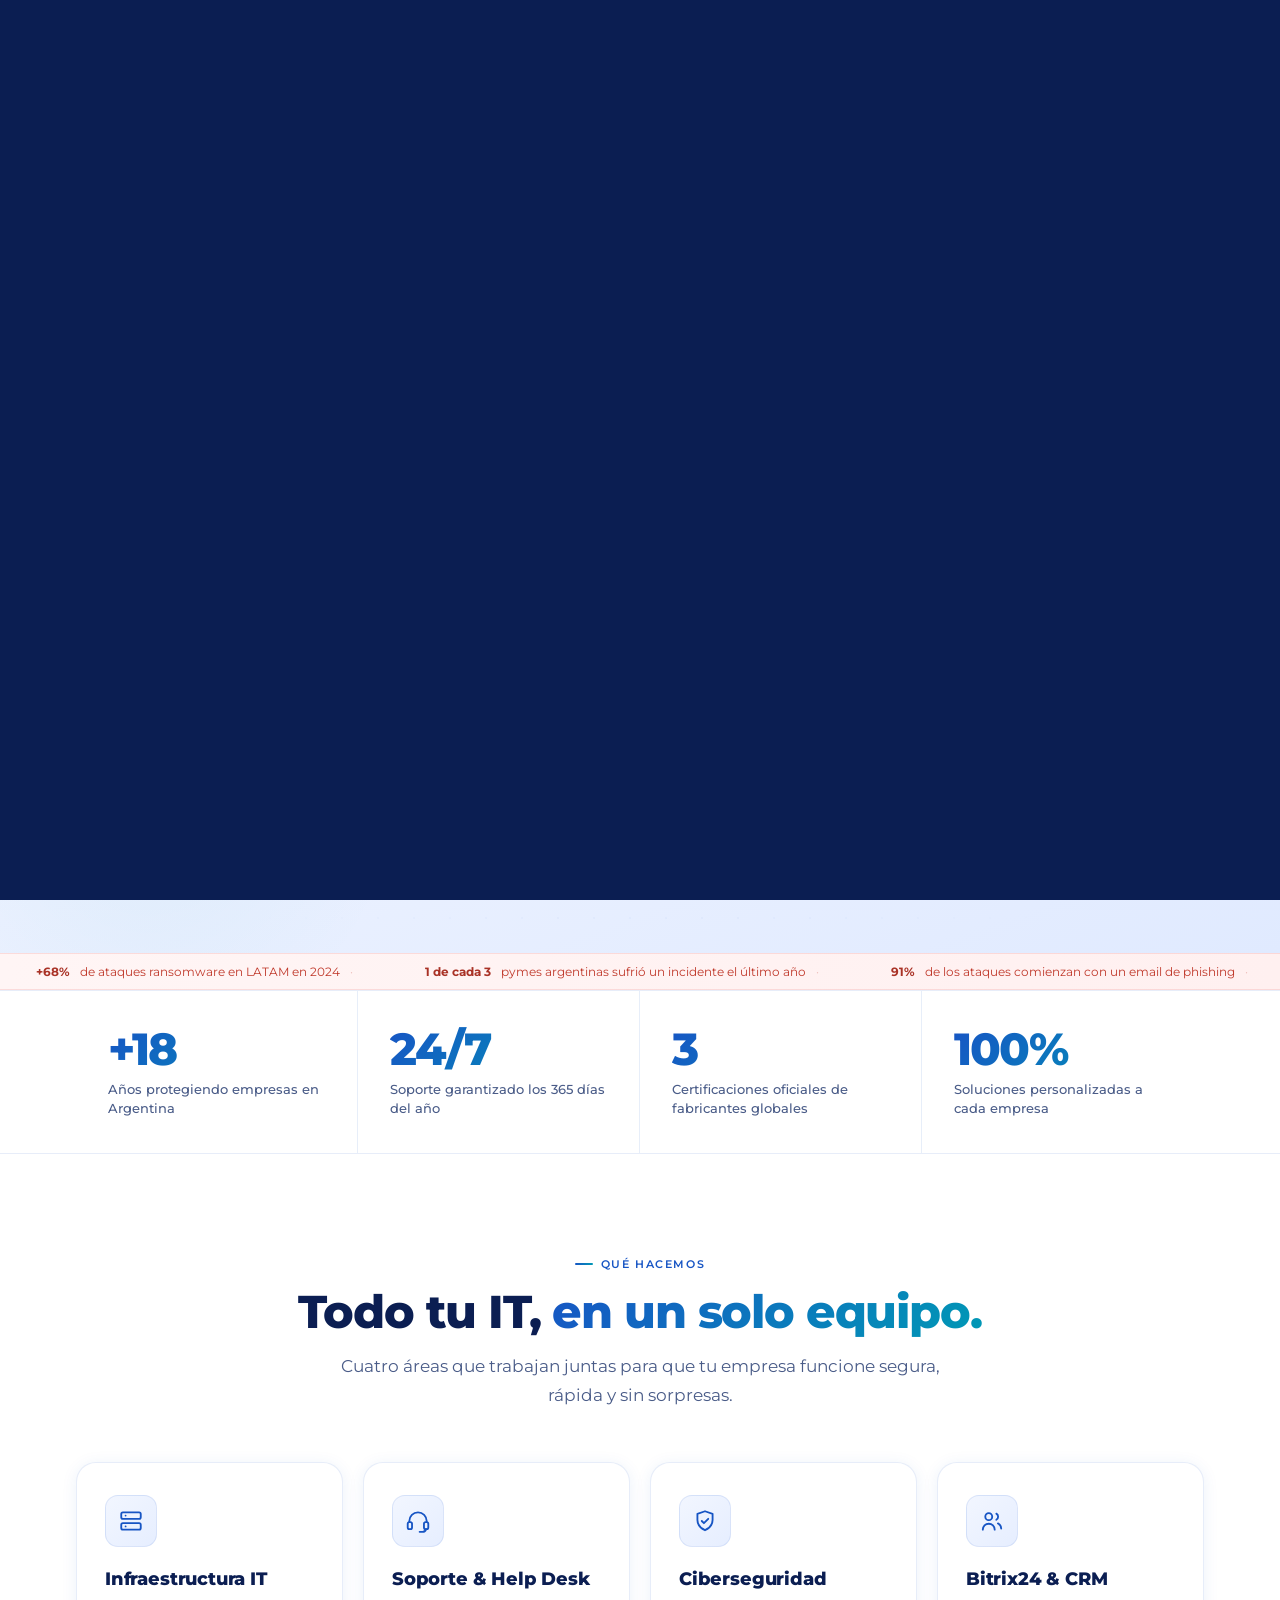
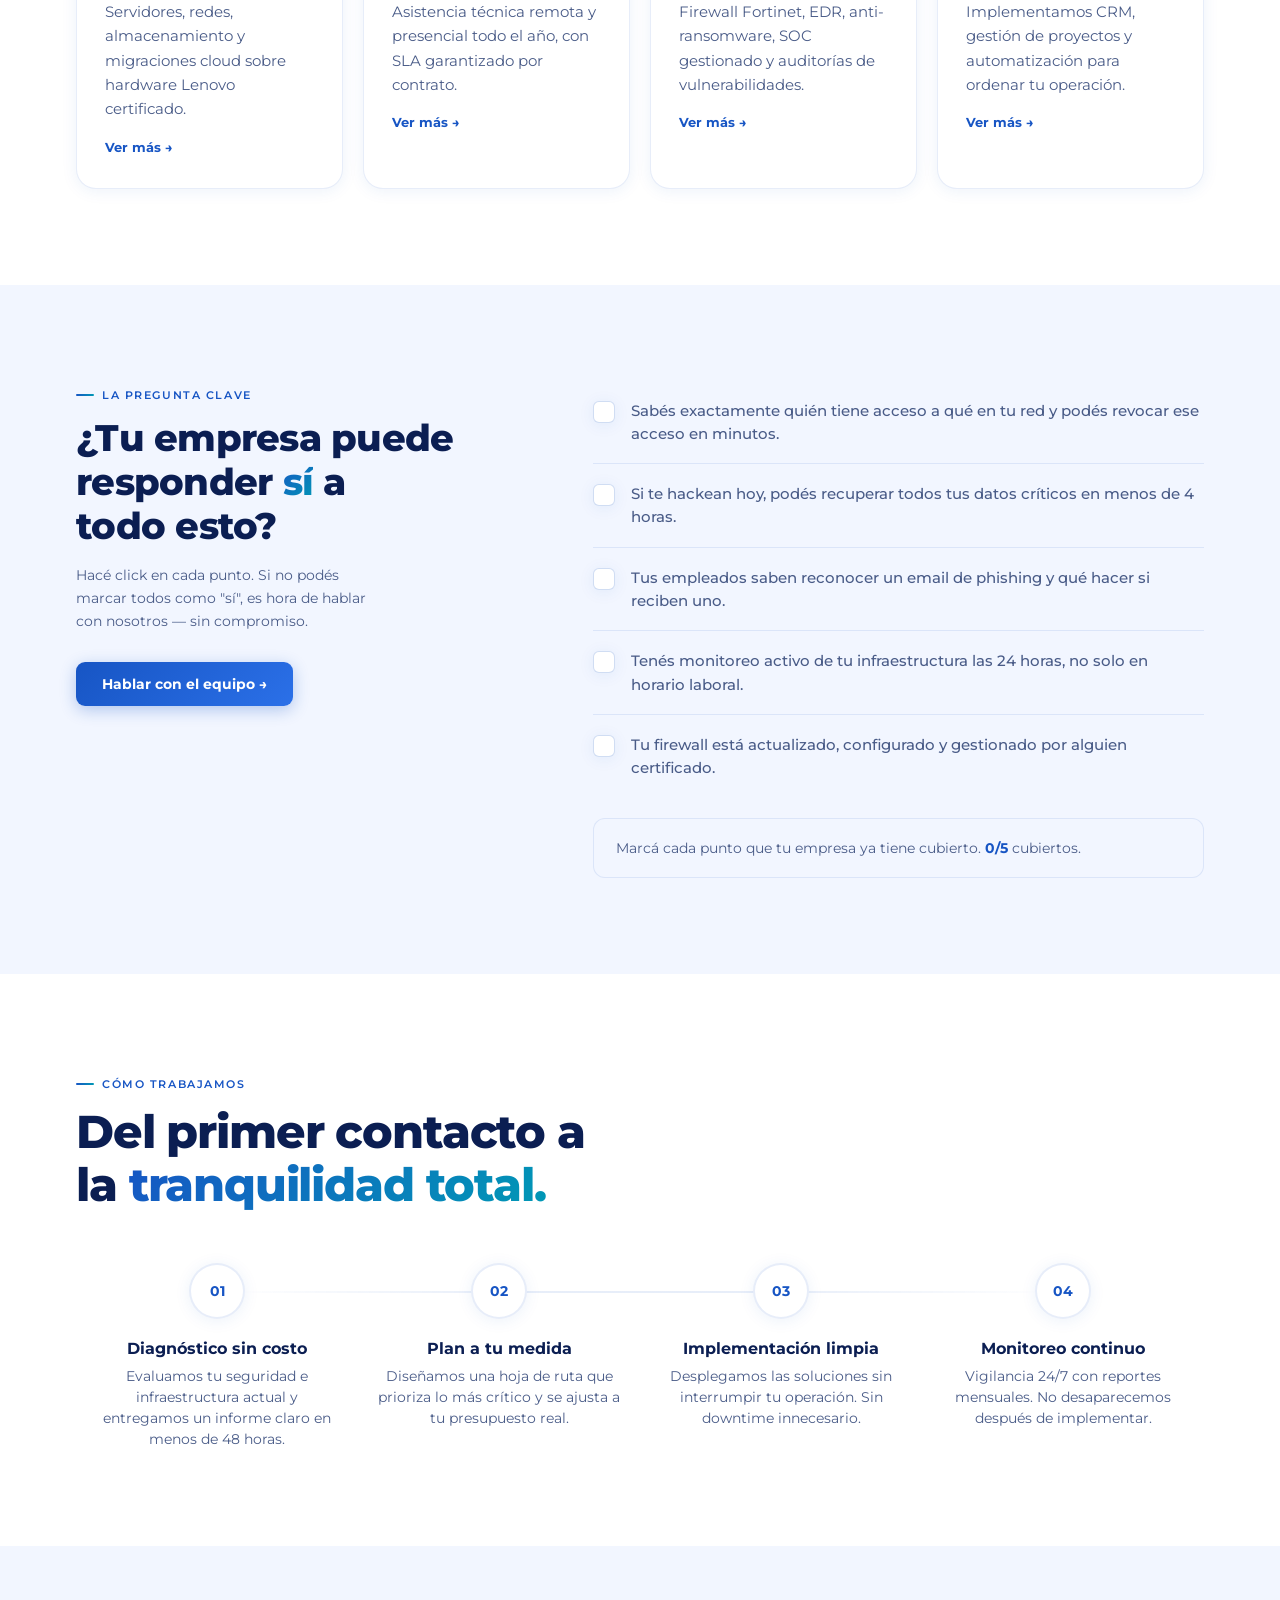
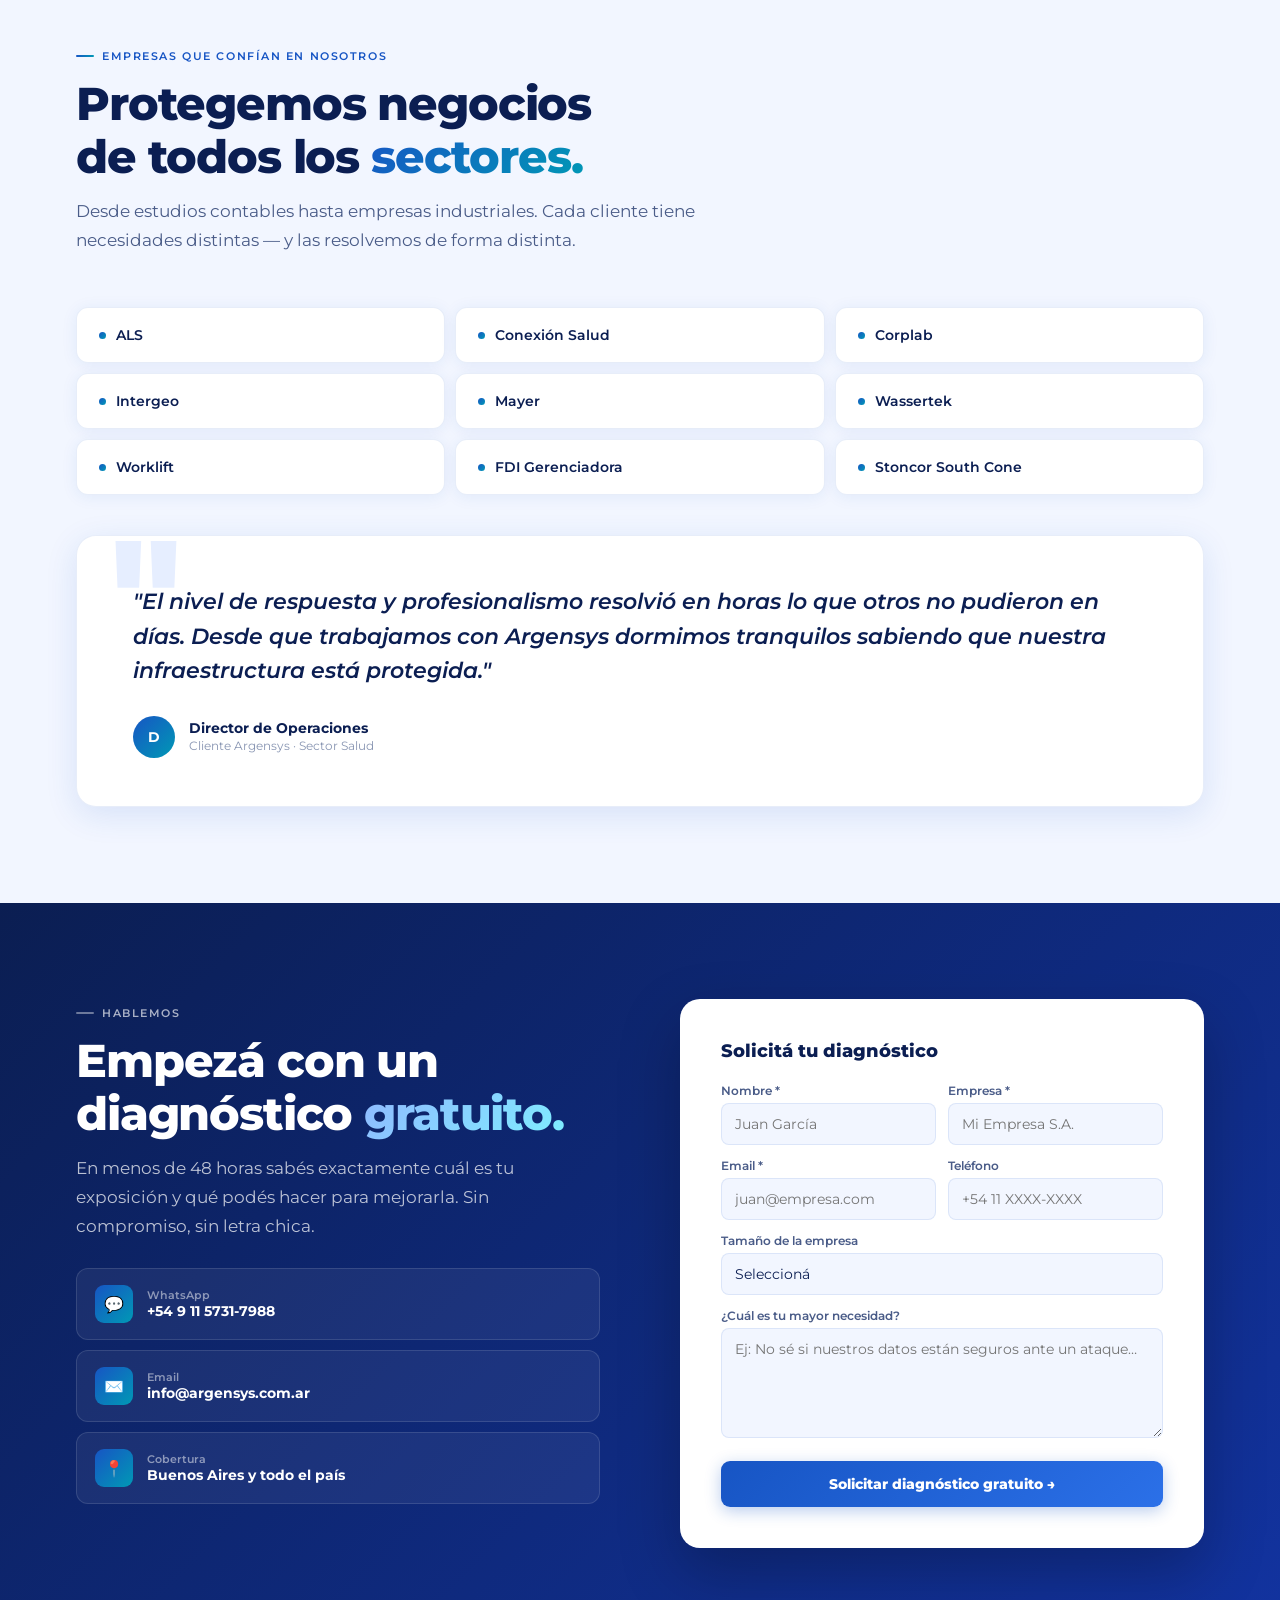
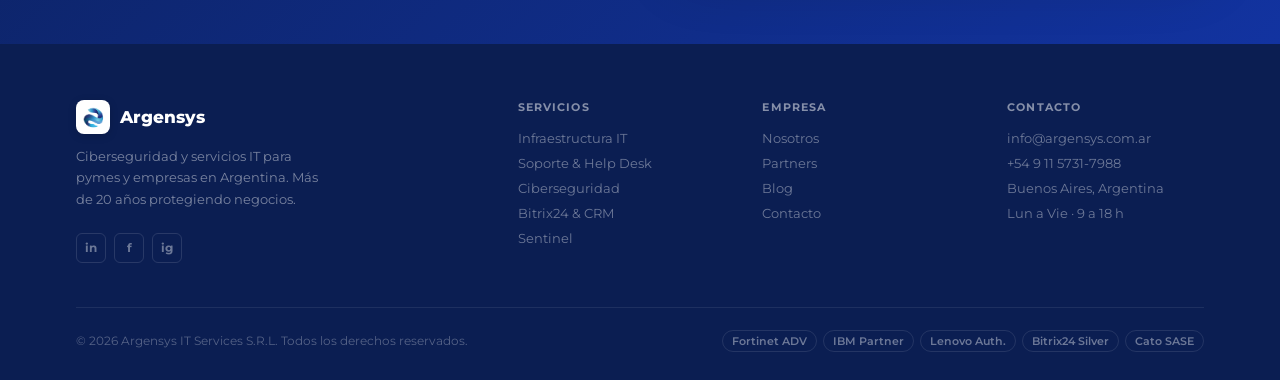
==== index.html @ 74fc598d "Replace generic service emojis with custom SVG line icons The four main service cards (Infraestructu" ====
<!DOCTYPE html>
<html lang="es">
<head>
  <meta charset="UTF-8"/>
  <meta name="viewport" content="width=device-width, initial-scale=1.0"/>
  <title>Argensys | Ciberseguridad e IT para Empresas y Pymes en Argentina</title>
  <meta name="description" content="Más de 20 años protegiendo empresas argentinas. Ciberseguridad Fortinet, infraestructura IT, soporte 24/7, Bitrix24 y SASE con Cato. Partner certificado Fortinet, IBM, Lenovo y Bitrix24."/>
  <meta name="keywords" content="ciberseguridad empresas Argentina, infraestructura IT, soporte IT pymes, Fortinet partner Argentina, Bitrix24, SASE Cato, seguridad informática Buenos Aires"/>
  <meta name="robots" content="index, follow"/>
  <link rel="canonical" href="https://www.argensys.com.ar/"/>
  <meta property="og:type" content="website"/>
  <meta property="og:url" content="https://www.argensys.com.ar/"/>
  <meta property="og:title" content="Argensys | Ciberseguridad e IT para Empresas y Pymes"/>
  <meta property="og:description" content="Tecnología empresarial con más de 20 años de experiencia. Partner certificado Fortinet, IBM, Lenovo y Bitrix24 en Argentina."/>
  <meta name="twitter:card" content="summary_large_image"/>
  <meta name="twitter:site" content="@argensysok"/>
  <script type="application/ld+json">{"@context":"https://schema.org","@type":"LocalBusiness","name":"Argensys IT Services S.R.L.","url":"https://www.argensys.com.ar","telephone":"+5491157317988","email":"info@argensys.com.ar","address":{"@type":"PostalAddress","addressLocality":"Buenos Aires","addressCountry":"AR"},"areaServed":"AR","foundingDate":"2006"}</script>
  <link rel="icon" href="logos/argensys.png"/>
  <link rel="preconnect" href="https://fonts.googleapis.com"/>
  <link rel="preconnect" href="https://fonts.gstatic.com" crossorigin/>
  <link href="https://fonts.googleapis.com/css2?family=Montserrat:ital,wght@0,300;0,400;0,500;0,600;0,700;0,800;0,900;1,300;1,400;1,700&display=swap" rel="stylesheet"/>
  <link rel="stylesheet" href="assets/styles.css"/>
  <script>window.ARG_BASE="";</script>
<style>
/* ── Home-only styles (hero, intro, ticker, checklist) ── */
.hero{min-height:100svh;display:flex;align-items:center;padding:130px 0 80px;position:relative;overflow:hidden;background:linear-gradient(160deg,#fff 0%,#EEF3FF 55%,#E0EAFF 100%)}
.hero-blob{position:absolute;inset:0;pointer-events:none;overflow:hidden}
.hero-blob::before{content:'';position:absolute;width:700px;height:700px;border-radius:50%;background:radial-gradient(circle,rgba(23,85,196,.07) 0%,transparent 70%);top:-200px;right:-150px}
.hero-blob::after{content:'';position:absolute;width:500px;height:500px;border-radius:50%;background:radial-gradient(circle,rgba(0,153,181,.06) 0%,transparent 70%);bottom:-100px;left:-100px}
.hero-dots{position:absolute;inset:0;pointer-events:none;background-image:radial-gradient(rgba(23,85,196,.12) 1.5px,transparent 1.5px);background-size:36px 36px;mask-image:radial-gradient(ellipse 70% 70% at 50% 50%,black 20%,transparent 80%)}
.hero-inner{position:relative;z-index:1;display:grid;grid-template-columns:1fr 1fr;gap:64px;align-items:center;width:100%}
.hero-kicker{display:inline-flex;align-items:center;gap:10px;font-size:.7rem;font-weight:600;letter-spacing:.14em;text-transform:uppercase;color:var(--blue);margin-bottom:24px;animation:slideUp .6s 2.25s both}
.hero-kicker-line{width:24px;height:2px;background:var(--blue);border-radius:1px;display:block}
.hero-h1{font-weight:800;font-size:clamp(2.4rem,4.4vw,4rem);line-height:1.1;letter-spacing:-.03em;color:var(--navy);margin-bottom:22px;animation:heroTitle 1.05s 2.4s both}
.hero-h1 em{font-style:normal;background:linear-gradient(135deg,var(--blue),var(--cyan));-webkit-background-clip:text;-webkit-text-fill-color:transparent;background-clip:text}
.hero-sub{font-size:1.06rem;color:var(--t2);line-height:1.7;max-width:480px;margin-bottom:36px;animation:slideUp .65s 2.58s both}
.hero-ctas{display:flex;gap:12px;flex-wrap:wrap;margin-bottom:44px;animation:slideUp .65s 2.72s both}
.hero-metrics{display:flex;gap:32px;flex-wrap:wrap;padding-top:24px;border-top:1px solid var(--border);animation:slideUp .65s 2.86s both}
.hero-m-n{font-weight:800;font-size:1.9rem;color:var(--navy);letter-spacing:-.03em;line-height:1}
.hero-m-l{font-size:.72rem;color:var(--t3);margin-top:4px;font-weight:500;text-transform:uppercase;letter-spacing:.04em}
.hero-partners{display:grid;grid-template-columns:1fr 1fr;gap:14px;animation:slideRight .85s 2.5s both}
.ticker{background:linear-gradient(90deg,#FFF5F5,#FFF0F0);border-top:1px solid rgba(220,38,38,.12);border-bottom:1px solid rgba(220,38,38,.12);padding:10px 0;overflow:hidden}
.ticker-track{display:flex;animation:tick 30s linear infinite;white-space:nowrap}
.ticker-item{display:inline-flex;align-items:center;gap:10px;padding:0 36px;font-size:.78rem;color:#C0392B}
.ticker-item b{color:#A93226;font-weight:700}
.ticker-sep{color:rgba(192,57,43,.3)}
@keyframes tick{from{transform:translateX(0)}to{transform:translateX(-50%)}}
.check-layout{display:grid;grid-template-columns:1fr 1.4fr;gap:80px;align-items:start}
.check-left{position:sticky;top:120px}
.check-eyebrow{font-weight:800;font-size:clamp(1.6rem,3vw,2.3rem);line-height:1.2;letter-spacing:-.02em;color:var(--navy);margin-bottom:16px}
.check-eyebrow em{font-style:normal;background:linear-gradient(135deg,var(--blue),var(--cyan));-webkit-background-clip:text;-webkit-text-fill-color:transparent;background-clip:text}
.check-note{font-size:.88rem;color:var(--t2);line-height:1.65;max-width:300px;margin-bottom:28px}
.check-list{display:flex;flex-direction:column}
.check-item{display:flex;align-items:flex-start;gap:16px;padding:18px 0;border-bottom:1px solid var(--border);cursor:pointer}
.check-item:last-child{border-bottom:none}
.check-box{width:22px;height:22px;border-radius:6px;border:1.5px solid var(--bord2);display:flex;align-items:center;justify-content:center;flex-shrink:0;margin-top:2px;font-size:.7rem;color:transparent;transition:all .25s;background:#fff;box-shadow:var(--sh)}
.check-item.chk .check-box{background:linear-gradient(135deg,var(--blue),var(--cyan));border-color:transparent;color:#fff;box-shadow:0 4px 12px rgba(23,85,196,.3)}
.check-text{font-size:.94rem;color:var(--t2);line-height:1.55;transition:color .25s;font-weight:500}
.check-item.chk .check-text{color:var(--t3);text-decoration:line-through;text-decoration-color:var(--t4)}
.check-result{margin-top:20px;padding:18px 22px;background:var(--bg2);border:1.5px solid var(--border);border-radius:var(--r);font-size:.88rem;color:var(--t2);line-height:1.6}
.check-result a{color:var(--blue);text-decoration:underline}
/* cinematic intro */
#intro{position:fixed;inset:0;z-index:3000;pointer-events:none}
.intro-c{position:fixed;top:0;height:100%;width:51%;background:var(--navy);z-index:3001;transition:transform 1.05s cubic-bezier(.86,0,.07,1)}
.intro-cl{left:0}.intro-cr{right:0}
.intro-cl.out{transform:translateX(-101%)}.intro-cr.out{transform:translateX(101%)}
.intro-mid{position:fixed;inset:0;z-index:3002;display:flex;flex-direction:column;align-items:center;justify-content:center;gap:16px;transition:opacity .45s ease}
.intro-mid.out{opacity:0}
.intro-logo-box{width:72px;height:72px;background:#fff;border-radius:16px;padding:7px;box-shadow:0 12px 40px rgba(0,0,0,.4);opacity:0;transform:scale(.5) translateY(10px);animation:iScale .7s .1s cubic-bezier(.34,1.56,.64,1) forwards}
.intro-logo-box img{width:100%;height:100%;object-fit:contain;display:block}
.intro-brand-name{font-size:clamp(1.9rem,4.5vw,3rem);font-weight:900;color:#fff;letter-spacing:.16em;line-height:1;opacity:0;transform:translateY(18px);animation:iUp .65s .72s ease forwards}
.intro-sep{width:0;height:1px;background:rgba(255,255,255,.28);animation:iLine .55s 1s ease forwards}
@keyframes iLine{to{width:130px}}
.intro-tagline{font-size:.65rem;color:rgba(255,255,255,.42);letter-spacing:.24em;text-transform:uppercase;opacity:0;animation:iFade .5s 1.15s ease forwards}
@keyframes iScale{to{opacity:1;transform:none}}@keyframes iUp{to{opacity:1;transform:none}}@keyframes iFade{to{opacity:1}}
@media(max-width:1024px){.hero-inner{grid-template-columns:1fr;gap:48px}.hero-partners{grid-template-columns:repeat(4,1fr)}.check-layout{grid-template-columns:1fr;gap:40px}.check-left{position:static}}
@media(max-width:768px){.hero{padding:120px 0 64px}.hero-partners{grid-template-columns:1fr 1fr}.check-layout{gap:24px}}
@media(max-width:480px){.hero-h1{font-size:2rem}.hero-ctas{flex-direction:column}.hero-ctas .btn{width:100%;justify-content:center}}
</style>
</head>
<body>

<div class="scroll-bar" id="scrollBar"></div>

<!-- Cinematic intro -->
<div id="intro">
  <div class="intro-c intro-cl"></div>
  <div class="intro-c intro-cr"></div>
  <div class="intro-mid" id="introMid">
    <div class="intro-logo-box"><img src="logos/argensys.png" alt="Argensys"></div>
    <div class="intro-brand-name">ARGENSYS</div>
    <div class="intro-sep"></div>
    <div class="intro-tagline">Tecnología que funciona · Buenos Aires</div>
  </div>
</div>

<!-- NAV -->
<nav class="nav" id="nav">
  <div class="w">
    <div class="nav-i">
      <a href="index.html" class="nav-logo">
        <img src="logos/argensys.png" class="lmark" width="36" height="36" alt="Argensys logo"/>
        Argensys
      </a>
      <ul class="nav-links">
        <li class="nav-drop">
          <a href="servicios/index.html">Servicios</a>
          <div class="nav-menu">
            <a href="infraestructura/index.html"><span class="nm-t">Infraestructura IT</span><span class="nm-d">Servidores, redes y cloud</span></a>
            <a href="soporte/index.html"><span class="nm-t">Soporte & Help Desk</span><span class="nm-d">Asistencia 24/7</span></a>
            <a href="ciberseguridad/index.html"><span class="nm-t">Ciberseguridad</span><span class="nm-d">Fortinet · SOC · EDR</span></a>
            <a href="bitrix24/index.html"><span class="nm-t">Bitrix24 & CRM</span><span class="nm-d">CRM y automatización</span></a>
          </div>
        </li>
        <li><a href="partners/index.html">Partners</a></li>
        <li><a href="sentinel/index.html">Sentinel</a></li>
        <li><a href="nosotros/index.html">Nosotros</a></li>
        <li><a href="blog/index.html">Blog</a></li>
        <li><a href="contacto/index.html">Contacto</a></li>
      </ul>
      <a href="https://wa.me/5491157317988?text=Hola%2C%20quiero%20consultar%20sobre%20sus%20servicios" class="nav-btn" target="_blank" rel="noopener noreferrer">Consultar</a>
      <button class="burger" id="burger" aria-label="Menú" aria-expanded="false"><span></span><span></span><span></span></button>
    </div>
  </div>
</nav>

<div class="drawer" id="drawer">
  <button class="drawer-x" id="drawerX" aria-label="Cerrar">✕</button>
  <a href="servicios/index.html">Servicios</a>
  <a href="infraestructura/index.html" class="dl-sub">— Infraestructura IT</a>
  <a href="soporte/index.html" class="dl-sub">— Soporte & Help Desk</a>
  <a href="ciberseguridad/index.html" class="dl-sub">— Ciberseguridad</a>
  <a href="bitrix24/index.html" class="dl-sub">— Bitrix24 & CRM</a>
  <a href="partners/index.html">Partners</a>
  <a href="sentinel/index.html">Sentinel</a>
  <a href="nosotros/index.html">Nosotros</a>
  <a href="blog/index.html">Blog</a>
  <a href="contacto/index.html">Contacto</a>
</div>

<main>

<!-- HERO -->
<section class="hero" id="inicio">
  <div class="hero-blob" aria-hidden="true"></div>
  <div class="hero-dots" aria-hidden="true"></div>
  <div class="w">
    <div class="hero-inner">
      <div>
        <div class="hero-kicker"><span class="hero-kicker-line"></span>Tecnología empresarial · Buenos Aires</div>
        <h1 class="hero-h1">Tus amenazas<br>son reales.<br>Tu protección<br><em>también debería serlo.</em></h1>
        <p class="hero-sub">Más de 20 años blindando pymes y empresas argentinas. No vendemos software — nos convertimos en el equipo de tecnología de tu negocio.</p>
        <div class="hero-ctas">
          <a href="contacto/index.html" class="btn solid">Diagnóstico gratuito →</a>
          <a href="servicios/index.html" class="btn outline">Ver soluciones</a>
        </div>
        <div class="hero-metrics">
          <div><div class="hero-m-n">+20</div><div class="hero-m-l">Años de experiencia</div></div>
          <div><div class="hero-m-n">24/7</div><div class="hero-m-l">Soporte garantizado</div></div>
          <div><div class="hero-m-n">100%</div><div class="hero-m-l">Soluciones a medida</div></div>
        </div>
      </div>
      <div class="hero-partners pgrid" aria-label="Partners certificados">
        <button class="pc pc-fortinet" data-partner="fortinet" aria-label="Ver soluciones Fortinet">
          <div class="pc-top"></div><div class="pc-logo"><img src="logos/fortinet.svg" alt="Fortinet"></div>
          <div class="pc-cert">Advanced Partner</div><div class="pc-badge">Partner certificado</div><div class="pc-arrow">Cómo te ayudamos →</div>
        </button>
        <button class="pc pc-ibm" data-partner="ibm" aria-label="Ver soluciones IBM">
          <div class="pc-top"></div><div class="pc-logo"><img src="logos/ibm.svg" alt="IBM"></div>
          <div class="pc-cert">Business Partner</div><div class="pc-badge">Partner certificado</div><div class="pc-arrow">Cómo te ayudamos →</div>
        </button>
        <button class="pc pc-lenovo" data-partner="lenovo" aria-label="Ver soluciones Lenovo">
          <div class="pc-top"></div><div class="pc-logo"><img src="logos/lenovo.svg" alt="Lenovo"></div>
          <div class="pc-cert">Authorized Partner</div><div class="pc-badge">Partner certificado</div><div class="pc-arrow">Cómo te ayudamos →</div>
        </button>
        <button class="pc pc-bitrix" data-partner="bitrix" aria-label="Ver soluciones Bitrix24">
          <div class="pc-top"></div><div class="pc-logo"><span class="pc-wordmark" style="color:#2C9FD4">Bitrix24</span></div>
          <div class="pc-cert">Silver Partner</div><div class="pc-badge">Partner certificado</div><div class="pc-arrow">Cómo te ayudamos →</div>
        </button>
        <button class="pc pc-cato pc--wide" data-partner="cato" aria-label="Ver soluciones Cato Networks">
          <div class="pc-top"></div><div class="pc-logo"><span class="pc-wordmark" style="color:#158864">Cato<small>Networks</small></span></div>
          <div class="pc-wide-mid"><div class="pc-cert">SASE Partner</div><div class="pc-badge">Partner certificado</div></div>
          <div class="pc-arrow">Cómo te ayudamos →</div>
        </button>
      </div>
    </div>
  </div>
</section>

<!-- TICKER -->
<div class="ticker">
  <div class="ticker-track">
    <span class="ticker-item"><b>+68%</b> de ataques ransomware en LATAM en 2024 <span class="ticker-sep">·</span></span>
    <span class="ticker-item"><b>1 de cada 3</b> pymes argentinas sufrió un incidente el último año <span class="ticker-sep">·</span></span>
    <span class="ticker-item"><b>91%</b> de los ataques comienzan con un email de phishing <span class="ticker-sep">·</span></span>
    <span class="ticker-item">Costo promedio de una brecha: <b>USD 4.5M</b> <span class="ticker-sep">·</span></span>
    <span class="ticker-item"><b>+68%</b> de ataques ransomware en LATAM en 2024 <span class="ticker-sep">·</span></span>
    <span class="ticker-item"><b>1 de cada 3</b> pymes argentinas sufrió un incidente el último año <span class="ticker-sep">·</span></span>
    <span class="ticker-item"><b>91%</b> de los ataques comienzan con un email de phishing <span class="ticker-sep">·</span></span>
    <span class="ticker-item">Costo promedio de una brecha: <b>USD 4.5M</b> <span class="ticker-sep">·</span></span>
  </div>
</div>

<!-- STATS -->
<div class="stat-band sec--white"><div class="w"><div class="sb-inner">
  <div class="sb-cell rv"><div class="sb-n" data-count="20" data-prefix="+">+20</div><div class="sb-l">Años protegiendo empresas en Argentina</div></div>
  <div class="sb-cell rv d1"><div class="sb-n">24/7</div><div class="sb-l">Soporte garantizado los 365 días del año</div></div>
  <div class="sb-cell rv d2"><div class="sb-n" data-count="4">4</div><div class="sb-l">Certificaciones oficiales de fabricantes globales</div></div>
  <div class="sb-cell rv d3"><div class="sb-n">100%</div><div class="sb-l">Soluciones personalizadas a cada empresa</div></div>
</div></div></div>

<!-- SERVICES PREVIEW -->
<section class="sec sec--white" id="servicios">
  <div class="w">
    <div class="sec-head center">
      <div class="lbl rv">Qué hacemos</div>
      <h2 class="dsp rv d1">Todo tu IT, <em>en un solo equipo.</em></h2>
      <p class="body rv d2">Cuatro áreas que trabajan juntas para que tu empresa funcione segura, rápida y sin sorpresas.</p>
    </div>
    <div class="fgrid cols-4">
      <a href="infraestructura/index.html" class="fcard rv"><div class="fcard-ico"><svg viewBox="0 0 24 24"><rect x="3" y="4" width="18" height="6" rx="1.5"/><rect x="3" y="14" width="18" height="6" rx="1.5"/><line x1="7" y1="7" x2="7" y2="7"/><line x1="7" y1="17" x2="7" y2="17"/></svg></div><h3>Infraestructura IT</h3><p>Servidores, redes, almacenamiento y migraciones cloud sobre hardware Lenovo certificado.</p><span class="fcard-link">Ver más →</span></a>
      <a href="soporte/index.html" class="fcard rv d1"><div class="fcard-ico"><svg viewBox="0 0 24 24"><path d="M4 13v-1a8 8 0 0 1 16 0v1"/><rect x="2.5" y="13" width="4" height="6.5" rx="1.5"/><rect x="17.5" y="13" width="4" height="6.5" rx="1.5"/><path d="M19.5 19.5a3.5 3.5 0 0 1-3.5 2.5H13.5"/></svg></div><h3>Soporte & Help Desk</h3><p>Asistencia técnica remota y presencial todo el año, con SLA garantizado por contrato.</p><span class="fcard-link">Ver más →</span></a>
      <a href="ciberseguridad/index.html" class="fcard rv d2"><div class="fcard-ico"><svg viewBox="0 0 24 24"><path d="M12 3l7 2.5v5.5c0 4.3-3 7.7-7 9.5-4-1.8-7-5.2-7-9.5V5.5L12 3z"/><path d="M9 12l2 2 4-4"/></svg></div><h3>Ciberseguridad</h3><p>Firewall Fortinet, EDR, anti-ransomware, SOC gestionado y auditorías de vulnerabilidades.</p><span class="fcard-link">Ver más →</span></a>
      <a href="bitrix24/index.html" class="fcard rv d3"><div class="fcard-ico"><svg viewBox="0 0 24 24"><circle cx="9" cy="8" r="3.2"/><path d="M3.5 20a5.5 5.5 0 0 1 11 0"/><path d="M16 5.2a3.2 3.2 0 0 1 0 5.6"/><path d="M17.5 14.2A5.5 5.5 0 0 1 20.5 19"/></svg></div><h3>Bitrix24 & CRM</h3><p>Implementamos CRM, gestión de proyectos y automatización para ordenar tu operación.</p><span class="fcard-link">Ver más →</span></a>
    </div>
  </div>
</section>

<!-- CHECKLIST -->
<section class="sec sec--tint" aria-labelledby="check-title">
  <div class="w">
    <div class="check-layout">
      <div class="check-left rv-l">
        <div class="lbl">La pregunta clave</div>
        <h2 class="check-eyebrow" id="check-title">¿Tu empresa puede<br>responder <em>sí</em> a<br>todo esto?</h2>
        <p class="check-note">Hacé click en cada punto. Si no podés marcar todos como "sí", es hora de hablar con nosotros — sin compromiso.</p>
        <a href="contacto/index.html" class="btn solid" style="width:fit-content">Hablar con el equipo →</a>
      </div>
      <div class="rv-r d1">
        <ul class="check-list" id="checkList">
          <li class="check-item" tabindex="0" role="checkbox" aria-checked="false"><div class="check-box">✓</div><span class="check-text">Sabés exactamente quién tiene acceso a qué en tu red y podés revocar ese acceso en minutos.</span></li>
          <li class="check-item" tabindex="0" role="checkbox" aria-checked="false"><div class="check-box">✓</div><span class="check-text">Si te hackean hoy, podés recuperar todos tus datos críticos en menos de 4 horas.</span></li>
          <li class="check-item" tabindex="0" role="checkbox" aria-checked="false"><div class="check-box">✓</div><span class="check-text">Tus empleados saben reconocer un email de phishing y qué hacer si reciben uno.</span></li>
          <li class="check-item" tabindex="0" role="checkbox" aria-checked="false"><div class="check-box">✓</div><span class="check-text">Tenés monitoreo activo de tu infraestructura las 24 horas, no solo en horario laboral.</span></li>
          <li class="check-item" tabindex="0" role="checkbox" aria-checked="false"><div class="check-box">✓</div><span class="check-text">Tu firewall está actualizado, configurado y gestionado por alguien certificado.</span></li>
        </ul>
        <div class="check-result" id="checkResult">Marcá cada punto que tu empresa ya tiene cubierto. <strong id="checkScore" style="color:var(--blue)">0/5</strong> cubiertos.</div>
      </div>
    </div>
  </div>
</section>

<!-- PROCESS -->
<section class="sec sec--white" id="proceso">
  <div class="w">
    <div class="sec-head"><div class="lbl rv">Cómo trabajamos</div><h2 class="dsp rv d1" style="max-width:540px">Del primer contacto a la <em>tranquilidad total.</em></h2></div>
    <div class="steps rv-s d2">
      <div class="step"><div class="step-num">01</div><div class="step-t">Diagnóstico sin costo</div><p class="step-d">Evaluamos tu seguridad e infraestructura actual y entregamos un informe claro en menos de 48 horas.</p></div>
      <div class="step"><div class="step-num">02</div><div class="step-t">Plan a tu medida</div><p class="step-d">Diseñamos una hoja de ruta que prioriza lo más crítico y se ajusta a tu presupuesto real.</p></div>
      <div class="step"><div class="step-num">03</div><div class="step-t">Implementación limpia</div><p class="step-d">Desplegamos las soluciones sin interrumpir tu operación. Sin downtime innecesario.</p></div>
      <div class="step"><div class="step-num">04</div><div class="step-t">Monitoreo continuo</div><p class="step-d">Vigilancia 24/7 con reportes mensuales. No desaparecemos después de implementar.</p></div>
    </div>
  </div>
</section>

<!-- CLIENTS -->
<section class="sec sec--tint" id="clientes">
  <div class="w">
    <div class="sec-head"><div class="lbl rv">Empresas que confían en nosotros</div><h2 class="dsp rv d1">Protegemos negocios<br>de todos los <em>sectores.</em></h2><p class="body rv d2">Desde estudios contables hasta empresas industriales. Cada cliente tiene necesidades distintas — y las resolvemos de forma distinta.</p></div>
    <div class="clients-grid rv-s d2">
      <div class="cl">ALS</div><div class="cl">Conexión Salud</div><div class="cl">Corplab</div>
      <div class="cl">Intergeo</div><div class="cl">Mayer</div><div class="cl">Wassertek</div>
      <div class="cl">Worklift</div><div class="cl">FDI Gerenciadora</div><div class="cl">Stoncor South Cone</div>
    </div>
    <div class="testi rv-s d3" style="margin-top:40px">
      <blockquote>
        <p class="testi-q">"El nivel de respuesta y profesionalismo resolvió en horas lo que otros no pudieron en días. Desde que trabajamos con Argensys dormimos tranquilos sabiendo que nuestra infraestructura está protegida."</p>
        <div class="testi-author"><div class="testi-av" aria-hidden="true">D</div><div><div class="testi-name">Director de Operaciones</div><div class="testi-role">Cliente Argensys · Sector Salud</div></div></div>
      </blockquote>
    </div>
  </div>
</section>

<!-- CTA -->
<section class="sec sec--blue" id="contacto">
  <div class="w">
    <div class="cta-layout">
      <div>
        <div class="lbl inv rv">Hablemos</div>
        <h2 class="dsp inv rv d1">Empezá con un<br>diagnóstico <em>gratuito.</em></h2>
        <p class="body inv rv d2">En menos de 48 horas sabés exactamente cuál es tu exposición y qué podés hacer para mejorarla. Sin compromiso, sin letra chica.</p>
        <div class="ct-list rv d3" style="margin-top:28px">
          <a href="https://wa.me/5491157317988?text=Hola%2C%20quiero%20info" class="ct inv" target="_blank" rel="noopener noreferrer"><div class="ct-ico">💬</div><div><div class="ct-l">WhatsApp</div><div class="ct-v">+54 9 11 5731-7988</div></div></a>
          <a href="mailto:info@argensys.com.ar" class="ct inv"><div class="ct-ico">✉️</div><div><div class="ct-l">Email</div><div class="ct-v">info@argensys.com.ar</div></div></a>
          <div class="ct inv"><div class="ct-ico">📍</div><div><div class="ct-l">Cobertura</div><div class="ct-v">Buenos Aires y todo el país</div></div></div>
        </div>
      </div>
      <div class="form-card on-dark rv-r d2">
        <h3 class="form-title">Solicitá tu diagnóstico</h3>
        <form data-lead>
          <div class="fr">
            <div class="fg"><label for="nombre">Nombre *</label><input type="text" id="nombre" name="nombre" placeholder="Juan García" required autocomplete="given-name"/></div>
            <div class="fg"><label for="empresa">Empresa *</label><input type="text" id="empresa" name="empresa" placeholder="Mi Empresa S.A." required autocomplete="organization"/></div>
          </div>
          <div class="fr">
            <div class="fg"><label for="email">Email *</label><input type="email" id="email" name="email" placeholder="juan@empresa.com" required autocomplete="email"/></div>
            <div class="fg"><label for="tel">Teléfono</label><input type="tel" id="tel" name="tel" placeholder="+54 11 XXXX-XXXX"/></div>
          </div>
          <div class="fg"><label for="size">Tamaño de la empresa</label><select id="size" name="size"><option value="">Seleccioná</option><option>1–10 empleados</option><option>11–50 empleados</option><option>51–200 empleados</option><option>Más de 200 empleados</option></select></div>
          <div class="fg"><label for="msg">¿Cuál es tu mayor necesidad?</label><textarea id="msg" name="msg" placeholder="Ej: No sé si nuestros datos están seguros ante un ataque…"></textarea></div>
          <button type="submit" class="fsub">Solicitar diagnóstico gratuito →</button>
        </form>
      </div>
    </div>
  </div>
</section>

</main>

<!-- FOOTER -->
<footer class="foot">
  <div class="w">
    <div class="foot-g">
      <div>
        <div class="foot-logo"><img src="logos/argensys.png" class="lmark lmark-dark" width="34" height="34" alt="Argensys"><span class="foot-logo-name">Argensys</span></div>
        <p class="foot-tag">Ciberseguridad y servicios IT para pymes y empresas en Argentina. Más de 20 años protegiendo negocios.</p>
        <nav class="fsoc" aria-label="Redes sociales">
          <a href="https://www.linkedin.com/company/argensys" class="fsoc-l" aria-label="LinkedIn" target="_blank" rel="noopener noreferrer">in</a>
          <a href="https://www.facebook.com/argensys" class="fsoc-l" aria-label="Facebook" target="_blank" rel="noopener noreferrer">f</a>
          <a href="https://www.instagram.com/argensys" class="fsoc-l" aria-label="Instagram" target="_blank" rel="noopener noreferrer">ig</a>
        </nav>
      </div>
      <div><h4 class="fc-t">Servicios</h4><nav class="flinks"><a href="infraestructura/index.html">Infraestructura IT</a><a href="soporte/index.html">Soporte & Help Desk</a><a href="ciberseguridad/index.html">Ciberseguridad</a><a href="bitrix24/index.html">Bitrix24 & CRM</a><a href="sentinel/index.html">Sentinel</a></nav></div>
      <div><h4 class="fc-t">Empresa</h4><nav class="flinks"><a href="nosotros/index.html">Nosotros</a><a href="partners/index.html">Partners</a><a href="blog/index.html">Blog</a><a href="contacto/index.html">Contacto</a></nav></div>
      <div><h4 class="fc-t">Contacto</h4><nav class="flinks"><a href="mailto:info@argensys.com.ar">info@argensys.com.ar</a><a href="https://wa.me/5491157317988">+54 9 11 5731-7988</a><span>Buenos Aires, Argentina</span><span>Lun a Vie · 9 a 18 h</span></nav></div>
    </div>
    <div class="foot-bot">
      <p class="foot-copy">© 2026 Argensys IT Services S.R.L. Todos los derechos reservados.</p>
      <div class="foot-certs"><span class="cert">Fortinet ADV</span><span class="cert">IBM Partner</span><span class="cert">Lenovo Auth.</span><span class="cert">Bitrix24 Silver</span><span class="cert">Cato SASE</span></div>
    </div>
  </div>
</footer>

<a href="https://wa.me/5491157317988?text=Hola%2C%20quiero%20info%20sobre%20sus%20servicios" class="wa" aria-label="WhatsApp" target="_blank" rel="noopener noreferrer">
  <svg viewBox="0 0 24 24"><path d="M17.472 14.382c-.297-.149-1.758-.867-2.03-.967-.273-.099-.471-.148-.67.15-.197.297-.767.966-.94 1.164-.173.199-.347.223-.644.075-.297-.15-1.255-.463-2.39-1.475-.883-.788-1.48-1.761-1.653-2.059-.173-.297-.018-.458.13-.606.134-.133.298-.347.446-.52.149-.174.198-.298.298-.497.099-.198.05-.371-.025-.52-.075-.149-.669-1.612-.916-2.207-.242-.579-.487-.5-.669-.51-.173-.008-.371-.01-.57-.01-.198 0-.52.074-.792.372-.272.297-1.04 1.016-1.04 2.479 0 1.462 1.065 2.875 1.213 3.074.149.198 2.096 3.2 5.077 4.487.709.306 1.262.489 1.694.625.712.227 1.36.195 1.871.118.571-.085 1.758-.719 2.006-1.413.248-.694.248-1.289.173-1.413-.074-.124-.272-.198-.57-.347m-5.421 7.403h-.004a9.87 9.87 0 01-5.031-1.378l-.361-.214-3.741.982.998-3.648-.235-.374a9.86 9.86 0 01-1.51-5.26c.001-5.45 4.436-9.884 9.888-9.884 2.64 0 5.122 1.03 6.988 2.898a9.825 9.825 0 012.893 6.994c-.003 5.45-4.437 9.884-9.885 9.884m8.413-18.297A11.815 11.815 0 0012.05 0C5.495 0 .16 5.335.157 11.892c0 2.096.547 4.142 1.588 5.945L.057 24l6.305-1.654a11.882 11.882 0 005.683 1.448h.005c6.554 0 11.89-5.335 11.893-11.893a11.821 11.821 0 00-3.48-8.413z"/></svg>
</a>

<!-- PARTNER MODAL -->
<div class="pm-overlay" id="pmOverlay" role="dialog" aria-modal="true" aria-labelledby="pmTitle">
  <div class="pm-card" id="pmCard">
    <button class="pm-close" id="pmClose" aria-label="Cerrar">✕</button>
    <div class="pm-top-bar" id="pmBar"></div>
    <div class="pm-head"><div class="pm-ico" id="pmIco"></div><div><div class="pm-brand-name" id="pmTitle"></div><div class="pm-brand-cert" id="pmCert"></div></div></div>
    <div class="pm-body" id="pmBody"></div>
  </div>
</div>

<script src="assets/app.js"></script>
</body>
</html>
---- assets/styles.css ----
/* ============================================================
   ARGENSYS — Shared design system
   Used by every page. Single source of truth.
   ============================================================ */

/* ── TOKENS ─────────────────────────────── */
:root{
  --white:#FFFFFF; --bg:#FFFFFF; --bg2:#F2F6FF; --bg3:#E6EEFF;
  --navy:#0B1E52; --blue:#1755C4; --blue2:#2B70E8; --cyan:#0099B5; --cyan2:#00B4D0;
  --text:#0B1E52; --t2:#4A5C88; --t3:#8895B2; --t4:#B8C2D8;
  --border:rgba(23,85,196,.1); --bord2:rgba(23,85,196,.2); --bord3:rgba(23,85,196,.35);
  --sh:0 2px 16px rgba(23,85,196,.08);
  --sh2:0 8px 32px rgba(23,85,196,.12);
  --sh3:0 16px 48px rgba(23,85,196,.16);
  --ease:cubic-bezier(.4,0,.2,1);
  --r:12px; --rlg:20px;
  /* brand accents */
  --c-fortinet:#E8442A; --c-ibm:#1755C4; --c-lenovo:#E65C00;
  --c-bitrix:#0099B5; --c-cato:#158864;
}
*,*::before,*::after{margin:0;padding:0;box-sizing:border-box}
html{scroll-behavior:smooth;font-size:16px}
body{
  font-family:'Montserrat',sans-serif;
  background:var(--bg);color:var(--text);
  overflow-x:hidden;-webkit-font-smoothing:antialiased;
}
a{text-decoration:none;color:inherit}
ul{list-style:none}
img{max-width:100%}
::-webkit-scrollbar{width:5px}
::-webkit-scrollbar-track{background:var(--bg2)}
::-webkit-scrollbar-thumb{background:var(--blue);border-radius:3px;opacity:.5}

/* ── LAYOUT ─────────────────────────────── */
.w{max-width:1200px;margin:0 auto;padding:0 36px}
.w-narrow{max-width:900px;margin:0 auto;padding:0 36px}
.lmark{flex-shrink:0;display:block;object-fit:contain}
.lmark-dark{background:#fff;border-radius:8px;padding:3px;box-shadow:0 2px 8px rgba(0,0,0,.15)}

/* ── NAV ────────────────────────────────── */
.nav{
  position:fixed;top:0;left:0;right:0;z-index:900;
  padding:18px 0;background:rgba(255,255,255,0);
  border-bottom:1px solid transparent;transition:all .3s var(--ease);
}
.nav.on{
  background:rgba(255,255,255,.96);backdrop-filter:blur(16px);
  padding:11px 0;border-color:var(--border);box-shadow:var(--sh);
}
/* solid nav for inner pages (no full-bleed hero behind it) */
.nav.solid{background:rgba(255,255,255,.96);backdrop-filter:blur(16px);border-color:var(--border)}
.nav-i{display:flex;align-items:center;justify-content:space-between;gap:24px}
.nav-logo{display:flex;align-items:center;gap:10px;font-weight:800;font-size:1.1rem;color:var(--navy);letter-spacing:-.01em}
.nav-links{display:flex;align-items:center;gap:26px}
.nav-links>li{position:relative}
.nav-links a{font-size:.85rem;font-weight:600;color:var(--t2);transition:color .2s;display:inline-flex;align-items:center;gap:5px}
.nav-links a:hover,.nav-links a.active{color:var(--navy)}
.nav-links a.active{color:var(--blue)}
/* dropdown */
.nav-drop>a::after{content:'▾';font-size:.6rem;color:var(--t3);transition:transform .2s}
.nav-drop:hover>a::after{transform:rotate(180deg)}
.nav-menu{
  position:absolute;top:100%;left:50%;transform:translateX(-50%) translateY(8px);
  background:#fff;border:1px solid var(--border);border-radius:var(--r);
  box-shadow:var(--sh2);padding:8px;min-width:240px;
  opacity:0;visibility:hidden;transition:all .25s var(--ease);
}
.nav-drop:hover .nav-menu{opacity:1;visibility:visible;transform:translateX(-50%) translateY(10px)}
.nav-menu a{
  display:flex;flex-direction:column;gap:2px;align-items:flex-start;
  padding:10px 14px;border-radius:8px;transition:background .2s;
}
.nav-menu a:hover{background:var(--bg2)}
.nav-menu .nm-t{font-size:.85rem;font-weight:700;color:var(--navy)}
.nav-menu .nm-d{font-size:.72rem;color:var(--t3);font-weight:500}
.nav-btn{
  font-size:.82rem;font-weight:700;
  background:linear-gradient(135deg,var(--blue),var(--cyan));
  color:#fff;padding:9px 20px;border-radius:8px;white-space:nowrap;
  transition:opacity .2s,transform .2s,box-shadow .2s;box-shadow:0 4px 14px rgba(23,85,196,.25);
}
.nav-btn:hover{opacity:.9;transform:translateY(-1px);box-shadow:0 6px 20px rgba(23,85,196,.35)}
.burger{display:none;flex-direction:column;gap:5px;background:none;border:none;cursor:pointer;padding:4px}
.burger span{display:block;width:22px;height:2px;background:var(--navy);border-radius:2px;transition:.3s}

/* ── DRAWER (mobile) ────────────────────── */
.drawer{
  display:none;position:fixed;inset:0;z-index:895;
  background:rgba(255,255,255,.98);backdrop-filter:blur(12px);
  flex-direction:column;align-items:center;justify-content:center;gap:18px;overflow-y:auto;padding:80px 20px;
}
.drawer.open{display:flex}
.drawer a{font-size:1.4rem;font-weight:700;color:var(--t2);transition:color .2s}
.drawer a:hover,.drawer a.active{color:var(--blue)}
.drawer .dl-sub{font-size:1rem;font-weight:600;color:var(--t3)}
.drawer-x{position:absolute;top:22px;right:22px;background:none;border:none;color:var(--t2);font-size:1.5rem;cursor:pointer}

/* ── BUTTONS ────────────────────────────── */
.btn{
  display:inline-flex;align-items:center;gap:8px;
  font-family:'Montserrat',sans-serif;font-weight:700;font-size:.9rem;
  border:none;cursor:pointer;border-radius:9px;padding:13px 26px;
  transition:all .25s var(--ease);
}
.btn.solid{background:linear-gradient(135deg,var(--blue),var(--blue2));color:#fff;box-shadow:0 4px 16px rgba(23,85,196,.3)}
.btn.solid:hover{transform:translateY(-2px);box-shadow:0 8px 28px rgba(23,85,196,.38)}
.btn.outline{background:#fff;color:var(--blue);border:1.5px solid var(--bord2);box-shadow:var(--sh)}
.btn.outline:hover{border-color:var(--bord3);background:var(--bg2);transform:translateY(-1px)}
.btn.ghost-inv{background:rgba(255,255,255,.1);color:#fff;border:1.5px solid rgba(255,255,255,.25)}
.btn.ghost-inv:hover{background:rgba(255,255,255,.18)}
.btn.white{background:#fff;color:var(--navy)}
.btn.white:hover{transform:translateY(-2px);box-shadow:0 10px 30px rgba(0,0,0,.18)}

/* ── SECTION PRIMITIVES ─────────────────── */
.sec{padding:96px 0}
.sec-sm{padding:64px 0}
.sec--white{background:#fff}
.sec--tint{background:var(--bg2)}
.sec--blue{background:linear-gradient(135deg,var(--navy) 0%,#1233A0 100%)}
.sec--navy{background:var(--navy)}
.lbl{
  display:inline-flex;align-items:center;gap:8px;
  font-size:.7rem;font-weight:600;letter-spacing:.14em;text-transform:uppercase;
  color:var(--blue);margin-bottom:14px;
}
.lbl::before{content:'';width:18px;height:2px;background:linear-gradient(90deg,var(--blue),var(--cyan));border-radius:1px;display:block}
.lbl.inv{color:rgba(255,255,255,.65)}
.lbl.inv::before{background:rgba(255,255,255,.4)}
.dsp{
  font-weight:800;font-size:clamp(1.9rem,3.6vw,2.9rem);
  line-height:1.15;letter-spacing:-.025em;color:var(--navy);margin-bottom:14px;
}
.dsp em{font-style:normal;background:linear-gradient(135deg,var(--blue),var(--cyan));-webkit-background-clip:text;-webkit-text-fill-color:transparent;background-clip:text}
.dsp.inv{color:#fff}
.dsp.inv em{background:linear-gradient(135deg,#90B8FF,#7EEEFF);-webkit-background-clip:text;background-clip:text}
.body{font-size:1.05rem;color:var(--t2);line-height:1.72;max-width:620px}
.body.inv{color:rgba(255,255,255,.72)}
.sec-head{margin-bottom:52px}
.sec-head.center{text-align:center}
.sec-head.center .lbl{justify-content:center}
.sec-head.center .body{margin-left:auto;margin-right:auto}

/* ── REVEAL ─────────────────────────────── */
.rv{opacity:0;transform:translateY(22px);transition:opacity .6s var(--ease),transform .6s var(--ease)}
.rv.in{opacity:1;transform:none}
.rv-l{opacity:0;transform:translateX(-36px);transition:opacity .7s var(--ease),transform .7s var(--ease)}
.rv-l.in{opacity:1;transform:none}
.rv-r{opacity:0;transform:translateX(36px);transition:opacity .7s var(--ease),transform .7s var(--ease)}
.rv-r.in{opacity:1;transform:none}
.rv-s{opacity:0;transform:scale(.9);transition:opacity .75s var(--ease),transform .75s var(--ease)}
.rv-s.in{opacity:1;transform:scale(1)}
.d1{transition-delay:.08s}.d2{transition-delay:.16s}.d3{transition-delay:.26s}
.d4{transition-delay:.36s}.d5{transition-delay:.46s}.d6{transition-delay:.56s}

/* ── PAGE HEADER (inner pages) ──────────── */
.phead{
  position:relative;overflow:hidden;
  padding:150px 0 70px;
  background:linear-gradient(160deg,#fff 0%,#EEF3FF 55%,#E0EAFF 100%);
}
.phead.dark{background:linear-gradient(150deg,var(--navy) 0%,#13287a 60%,#1740a8 100%)}
.phead-dots{
  position:absolute;inset:0;pointer-events:none;
  background-image:radial-gradient(rgba(23,85,196,.12) 1.5px,transparent 1.5px);
  background-size:36px 36px;
  mask-image:radial-gradient(ellipse 80% 70% at 70% 30%,black 10%,transparent 75%);
}
.phead.dark .phead-dots{background-image:radial-gradient(rgba(255,255,255,.1) 1.5px,transparent 1.5px)}
.phead-in{position:relative;z-index:1;max-width:760px}
.phead h1{
  font-weight:800;font-size:clamp(2.2rem,4.6vw,3.5rem);
  line-height:1.1;letter-spacing:-.03em;color:var(--navy);margin:14px 0 18px;
}
.phead.dark h1{color:#fff}
.phead h1 em{font-style:normal;background:linear-gradient(135deg,var(--blue),var(--cyan));-webkit-background-clip:text;-webkit-text-fill-color:transparent;background-clip:text}
.phead.dark h1 em{background:linear-gradient(135deg,#90B8FF,#7EEEFF);-webkit-background-clip:text;background-clip:text}
.phead p{font-size:1.1rem;color:var(--t2);line-height:1.7;max-width:600px}
.phead.dark p{color:rgba(255,255,255,.75)}
.phead-ctas{display:flex;gap:12px;flex-wrap:wrap;margin-top:30px}

/* breadcrumb */
.crumb{display:flex;align-items:center;gap:8px;font-size:.74rem;font-weight:600;color:var(--t3)}
.crumb a{color:var(--blue);transition:opacity .2s}
.crumb a:hover{opacity:.7}
.crumb .sep{color:var(--t4)}
.phead.dark .crumb{color:rgba(255,255,255,.55)}
.phead.dark .crumb a{color:#9DC2FF}

/* ── FEATURE CARDS GRID ─────────────────── */
.fgrid{display:grid;grid-template-columns:repeat(3,1fr);gap:20px}
.fgrid.cols-2{grid-template-columns:repeat(2,1fr)}
.fgrid.cols-4{grid-template-columns:repeat(4,1fr)}
.fcard{
  background:#fff;border:1.5px solid var(--border);border-radius:var(--rlg);
  padding:32px 28px;box-shadow:var(--sh);
  transition:border-color .3s,transform .3s,box-shadow .3s;position:relative;overflow:hidden;
}
.fcard:hover{transform:translateY(-5px);box-shadow:var(--sh3);border-color:var(--bord2)}
.fcard-ico{
  width:52px;height:52px;border-radius:13px;margin-bottom:20px;
  display:flex;align-items:center;justify-content:center;font-size:1.5rem;
  background:linear-gradient(135deg,var(--bg2),var(--bg3));border:1px solid var(--border);
  transition:background .3s,border-color .3s;
}
.fcard-ico svg{width:26px;height:26px;display:block;fill:none;stroke:var(--blue);stroke-width:1.7;stroke-linecap:round;stroke-linejoin:round}
.fcard:hover .fcard-ico{background:linear-gradient(135deg,var(--bg3),#D8E6FF)}
.fcard.inv .fcard-ico svg{stroke:#9DC2FF}
.fcard h3{font-size:1.15rem;font-weight:800;color:var(--navy);margin-bottom:10px;letter-spacing:-.01em}
.fcard p{font-size:.92rem;color:var(--t2);line-height:1.65}
.fcard .fcard-list{margin-top:14px;display:flex;flex-direction:column;gap:7px}
.fcard-list li{font-size:.85rem;color:var(--t2);display:flex;gap:9px;align-items:flex-start;line-height:1.45}
.fcard-list li::before{content:'';width:6px;height:6px;border-radius:50%;background:linear-gradient(135deg,var(--blue),var(--cyan));flex-shrink:0;margin-top:6px}
.fcard-link{margin-top:18px;font-size:.8rem;font-weight:700;color:var(--blue);display:inline-flex;align-items:center;gap:6px;transition:gap .2s}
.fcard:hover .fcard-link{gap:10px}
/* invertable feature cards on dark */
.fcard.inv{background:rgba(255,255,255,.05);border-color:rgba(255,255,255,.12)}
.fcard.inv h3{color:#fff}
.fcard.inv p{color:rgba(255,255,255,.7)}
.fcard.inv .fcard-ico{background:rgba(255,255,255,.08);border-color:rgba(255,255,255,.14)}

/* ── SPLIT (text + visual) ──────────────── */
.split{display:grid;grid-template-columns:1fr 1fr;gap:64px;align-items:center}
.split.flip .split-text{order:2}
.split-text h2{font-weight:800;font-size:clamp(1.6rem,3vw,2.3rem);line-height:1.2;letter-spacing:-.02em;color:var(--navy);margin-bottom:16px}
.split-text h2 em{font-style:normal;background:linear-gradient(135deg,var(--blue),var(--cyan));-webkit-background-clip:text;-webkit-text-fill-color:transparent;background-clip:text}
.split-text p{font-size:1rem;color:var(--t2);line-height:1.72;margin-bottom:14px}
.split-list{display:flex;flex-direction:column;gap:12px;margin:20px 0}
.split-list li{display:flex;gap:12px;align-items:flex-start;font-size:.95rem;color:var(--t2);line-height:1.5}
.split-list li b{color:var(--navy)}
.split-list .ck{
  width:22px;height:22px;border-radius:6px;flex-shrink:0;margin-top:1px;
  background:linear-gradient(135deg,var(--blue),var(--cyan));color:#fff;
  display:flex;align-items:center;justify-content:center;font-size:.7rem;font-weight:700;
}
.split-visual{
  border-radius:var(--rlg);overflow:hidden;border:1.5px solid var(--border);
  box-shadow:var(--sh2);background:linear-gradient(160deg,var(--bg2),var(--bg3));
  min-height:300px;display:flex;align-items:center;justify-content:center;padding:40px;
}
.split-visual.glass{position:relative}

/* ── STAT BAND ──────────────────────────── */
.stat-band{border-top:1px solid var(--border);border-bottom:1px solid var(--border);background:#fff}
.stat-band.inv{background:transparent;border-color:rgba(255,255,255,.12)}
.sb-inner{display:grid;grid-template-columns:repeat(4,1fr)}
.sb-inner.cols-3{grid-template-columns:repeat(3,1fr)}
.sb-cell{padding:36px 32px;border-right:1px solid var(--border);transition:background .25s}
.sb-cell:last-child{border-right:none}
.sb-cell:hover{background:var(--bg2)}
.stat-band.inv .sb-cell{border-color:rgba(255,255,255,.12)}
.stat-band.inv .sb-cell:hover{background:rgba(255,255,255,.04)}
.sb-n{
  font-weight:800;font-size:clamp(2rem,3.5vw,2.8rem);line-height:1;letter-spacing:-.04em;
  background:linear-gradient(135deg,var(--blue),var(--cyan));
  -webkit-background-clip:text;-webkit-text-fill-color:transparent;background-clip:text;margin-bottom:8px;
}
.stat-band.inv .sb-n{background:linear-gradient(135deg,#90B8FF,#7EEEFF);-webkit-background-clip:text;background-clip:text}
.sb-l{font-size:.84rem;color:var(--t2);font-weight:500;line-height:1.4}
.stat-band.inv .sb-l{color:rgba(255,255,255,.65)}

/* ── ALERT STATS (red, for ciberseguridad) ─ */
.alert-grid{display:grid;grid-template-columns:repeat(3,1fr);gap:18px}
.alert-card{
  background:linear-gradient(160deg,#FFF5F5,#FFECEC);
  border:1.5px solid rgba(220,38,38,.18);border-radius:var(--rlg);padding:30px 26px;
}
.alert-card .an{font-weight:800;font-size:2.4rem;color:#C0392B;line-height:1;letter-spacing:-.03em;margin-bottom:8px}
.alert-card .al{font-size:.9rem;color:#922B21;line-height:1.5;font-weight:500}

/* ── ACCORDION ──────────────────────────── */
.acc{border-top:1.5px solid var(--border)}
.acc-row{border-bottom:1.5px solid var(--border);overflow:hidden}
.acc-btn{
  display:grid;grid-template-columns:52px 1fr 32px;align-items:center;gap:20px;
  padding:22px 0;cursor:pointer;background:none;border:none;width:100%;text-align:left;
}
.acc-btn:hover .acc-name{color:var(--navy)}
.acc-num{font-size:.75rem;color:var(--t4);letter-spacing:.04em;font-weight:600}
.acc-name{font-size:1rem;font-weight:700;color:var(--t2);transition:color .2s;display:flex;flex-direction:column;gap:3px}
.acc-sub{font-size:.75rem;font-weight:500;color:var(--t3)}
.acc-arr{
  width:28px;height:28px;border-radius:50%;border:1.5px solid var(--border);
  display:flex;align-items:center;justify-content:center;font-size:.85rem;color:var(--t3);
  flex-shrink:0;transition:all .3s var(--ease);background:#fff;box-shadow:var(--sh);
}
.acc-row.open .acc-arr{transform:rotate(45deg);border-color:var(--blue);color:var(--blue);background:var(--bg2);box-shadow:none}
.acc-row.open .acc-name{color:var(--navy)}
.acc-row.open .acc-num{color:var(--blue)}
.acc-body{display:grid;grid-template-rows:0fr;transition:grid-template-rows .35s var(--ease)}
.acc-row.open .acc-body{grid-template-rows:1fr}
.acc-inner{overflow:hidden;padding:0 0 0 72px}
.acc-content{padding:4px 0 28px;display:grid;grid-template-columns:1.4fr 1fr;gap:28px}
.acc-desc{font-size:.92rem;color:var(--t2);line-height:1.7}
.acc-tags{display:flex;flex-wrap:wrap;gap:6px;align-content:flex-start}
.tag{font-size:.7rem;font-weight:600;color:var(--blue);background:var(--bg2);border:1px solid var(--border);border-radius:100px;padding:4px 11px}

/* ── PROCESS STEPS ──────────────────────── */
.steps{display:grid;grid-template-columns:repeat(4,1fr);gap:0;position:relative;margin-top:8px}
.steps::before{content:'';position:absolute;top:28px;left:calc(12.5% + 8px);right:calc(12.5% + 8px);height:2px;background:linear-gradient(90deg,transparent,var(--border),var(--border),transparent)}
.step{display:flex;flex-direction:column;align-items:center;text-align:center;padding:0 20px;position:relative;z-index:1}
.step-num{
  width:56px;height:56px;border-radius:50%;background:#fff;border:2px solid var(--border);
  display:flex;align-items:center;justify-content:center;font-size:.85rem;font-weight:700;
  color:var(--blue);margin-bottom:20px;transition:all .3s;box-shadow:var(--sh);
}
.step:hover .step-num{border-color:var(--blue);background:var(--bg2);box-shadow:0 4px 20px rgba(23,85,196,.2)}
.step-t{font-size:.98rem;font-weight:700;color:var(--navy);margin-bottom:8px}
.step-d{font-size:.85rem;color:var(--t2);line-height:1.55}

/* ── TIMELINE (nosotros) ────────────────── */
.timeline{position:relative;padding-left:36px;margin-top:10px}
.timeline::before{content:'';position:absolute;left:9px;top:6px;bottom:6px;width:2px;background:linear-gradient(180deg,var(--blue),var(--cyan),transparent)}
.tl-item{position:relative;padding-bottom:36px}
.tl-item:last-child{padding-bottom:0}
.tl-item::before{content:'';position:absolute;left:-32px;top:4px;width:14px;height:14px;border-radius:50%;background:#fff;border:3px solid var(--blue);box-shadow:0 0 0 4px var(--bg2)}
.tl-year{font-size:.8rem;font-weight:800;color:var(--blue);letter-spacing:.04em;margin-bottom:5px}
.tl-item h4{font-size:1.05rem;font-weight:700;color:var(--navy);margin-bottom:6px}
.tl-item p{font-size:.92rem;color:var(--t2);line-height:1.6;max-width:520px}

/* ── VALUE / MISSION CARDS ──────────────── */
.vgrid{display:grid;grid-template-columns:repeat(3,1fr);gap:16px}
.vcard{background:var(--bg2);border:1px solid var(--border);border-radius:var(--r);padding:24px 22px;transition:transform .25s,box-shadow .25s}
.vcard:hover{transform:translateY(-3px);box-shadow:var(--sh)}
.vcard .vico{font-size:1.3rem;margin-bottom:10px}
.vcard h4{font-size:.98rem;font-weight:700;color:var(--navy);margin-bottom:6px}
.vcard p{font-size:.86rem;color:var(--t2);line-height:1.55}
.mv-grid{display:grid;grid-template-columns:1fr 1fr;gap:20px}
.mv-card{border-radius:var(--rlg);padding:38px 34px;border:1.5px solid var(--border)}
.mv-card.mission{background:linear-gradient(160deg,var(--bg2),var(--bg3))}
.mv-card.vision{background:linear-gradient(160deg,var(--navy),#15307e);border-color:transparent}
.mv-card h3{font-size:1.3rem;font-weight:800;margin-bottom:14px;letter-spacing:-.01em}
.mv-card.mission h3{color:var(--navy)}
.mv-card.vision h3{color:#fff}
.mv-card p{font-size:1rem;line-height:1.7}
.mv-card.mission p{color:var(--t2)}
.mv-card.vision p{color:rgba(255,255,255,.8)}

/* ── PRICING TIERS (sentinel) ───────────── */
.tiers{display:grid;grid-template-columns:repeat(3,1fr);gap:20px;align-items:stretch}
.tier{
  background:#fff;border:1.5px solid var(--border);border-radius:var(--rlg);
  padding:34px 30px;display:flex;flex-direction:column;box-shadow:var(--sh);
  transition:transform .3s,box-shadow .3s,border-color .3s;position:relative;
}
.tier:hover{transform:translateY(-6px);box-shadow:var(--sh3)}
.tier.featured{border-color:var(--blue);box-shadow:var(--sh2)}
.tier.featured::before{
  content:'Más elegido';position:absolute;top:-12px;left:50%;transform:translateX(-50%);
  background:linear-gradient(135deg,var(--blue),var(--cyan));color:#fff;
  font-size:.66rem;font-weight:700;letter-spacing:.06em;text-transform:uppercase;
  padding:5px 14px;border-radius:100px;white-space:nowrap;
}
.tier-name{font-size:.74rem;font-weight:700;letter-spacing:.1em;text-transform:uppercase;color:var(--blue);margin-bottom:8px}
.tier-h{font-size:1.4rem;font-weight:800;color:var(--navy);margin-bottom:6px;letter-spacing:-.01em}
.tier-d{font-size:.88rem;color:var(--t2);line-height:1.55;margin-bottom:22px;min-height:48px}
.tier-feats{display:flex;flex-direction:column;gap:11px;margin-bottom:26px;flex:1}
.tier-feats li{display:flex;gap:10px;align-items:flex-start;font-size:.88rem;color:var(--t2);line-height:1.45}
.tier-feats li::before{content:'✓';color:var(--cyan);font-weight:800;flex-shrink:0}
.tier .btn{justify-content:center;width:100%}

/* ── PARTNER CARDS + logos ──────────────── */
.pgrid{display:grid;grid-template-columns:1fr 1fr;gap:16px}
.pc{
  background:#fff;border:1.5px solid var(--border);border-radius:var(--r);
  padding:26px 22px 22px;position:relative;overflow:hidden;
  transition:border-color .3s,transform .3s,box-shadow .3s;box-shadow:var(--sh);
  text-align:left;width:100%;cursor:pointer;font-family:inherit;appearance:none;-webkit-appearance:none;
}
.pc:hover{transform:translateY(-4px);box-shadow:var(--sh3)}
.pc-top{position:absolute;top:0;left:0;right:0;height:3px;border-radius:var(--r) var(--r) 0 0}
.pc-logo{min-height:26px;margin-bottom:16px;display:flex;align-items:center}
.pc-logo img{height:18px;width:auto;max-width:100%;object-fit:contain;display:block}
.pc-logo .pc-wordmark{font-weight:800;font-size:1.45rem;letter-spacing:-.02em;line-height:1}
.pc-logo .pc-wordmark small{display:block;font-size:.5rem;font-weight:700;letter-spacing:.22em;text-transform:uppercase;color:var(--t3);margin-top:3px}
.pc-cert{font-size:.66rem;font-weight:600;letter-spacing:.08em;text-transform:uppercase}
.pc-badge{display:inline-flex;align-items:center;gap:5px;margin-top:14px;font-size:.7rem;color:var(--t3)}
.pc-badge::before{content:'';width:5px;height:5px;border-radius:50%;flex-shrink:0;background:currentColor}
.pc-arrow{margin-top:16px;font-size:.72rem;font-weight:700;color:var(--blue);display:flex;align-items:center;gap:5px;letter-spacing:.04em;transition:gap .2s}
.pc:hover .pc-arrow{gap:9px}
.pc-fortinet{--c:var(--c-fortinet)} .pc-ibm{--c:var(--c-ibm)} .pc-lenovo{--c:var(--c-lenovo)}
.pc-bitrix{--c:var(--c-bitrix)} .pc-cato{--c:var(--c-cato)}
.pc .pc-top{background:var(--c)} .pc .pc-cert{color:var(--c)}
.pc:hover{border-color:color-mix(in srgb,var(--c) 30%,transparent)}
.pc--wide{grid-column:1/-1;display:flex;align-items:center;gap:28px;flex-wrap:wrap;padding-top:22px;padding-bottom:22px}
.pc--wide .pc-logo{margin-bottom:0;flex-shrink:0}
.pc--wide .pc-wide-mid{display:flex;flex-direction:column;gap:4px}
.pc--wide .pc-badge{margin-top:6px}
.pc--wide .pc-arrow{margin:0 0 0 auto}

/* ── LOGO WALL ──────────────────────────── */
.logo-wall{display:grid;grid-template-columns:repeat(5,1fr);gap:14px}
.lw-item{
  background:#fff;border:1.5px solid var(--border);border-radius:var(--r);
  padding:24px 18px;display:flex;align-items:center;justify-content:center;min-height:88px;
  transition:border-color .2s,box-shadow .2s,transform .2s;
}
.lw-item:hover{border-color:var(--bord2);box-shadow:var(--sh);transform:translateY(-2px)}
.lw-item img{max-height:30px;max-width:100%}
.lw-item .pc-wordmark{font-weight:800;font-size:1.25rem}

/* ── CLIENTS GRID ───────────────────────── */
.clients-grid{display:grid;grid-template-columns:repeat(3,1fr);gap:10px}
.cl{
  background:#fff;border:1.5px solid var(--border);border-radius:var(--r);
  padding:18px 22px;font-size:.9rem;font-weight:600;color:var(--navy);
  display:flex;align-items:center;gap:10px;transition:border-color .2s,box-shadow .2s,transform .2s;box-shadow:var(--sh);
}
.cl::before{content:'';width:7px;height:7px;border-radius:50%;background:linear-gradient(135deg,var(--blue),var(--cyan));flex-shrink:0}
.cl:hover{border-color:var(--bord3);box-shadow:var(--sh2);transform:translateY(-2px)}

/* ── TESTIMONIAL ────────────────────────── */
.testi{background:#fff;border:1.5px solid var(--border);border-radius:var(--rlg);padding:48px 56px;box-shadow:var(--sh2);position:relative;overflow:hidden}
.testi::before{content:'"';font-size:10rem;color:var(--bg3);line-height:1;position:absolute;top:-20px;left:32px;pointer-events:none;font-weight:800}
.testi-q{font-size:clamp(1.05rem,2.2vw,1.35rem);font-weight:600;line-height:1.6;color:var(--navy);font-style:italic;margin-bottom:28px;position:relative;z-index:1}
.testi-author{display:flex;align-items:center;gap:14px;position:relative;z-index:1}
.testi-av{width:42px;height:42px;border-radius:50%;background:linear-gradient(135deg,var(--blue),var(--cyan));display:flex;align-items:center;justify-content:center;font-weight:700;font-size:.9rem;color:#fff;flex-shrink:0}
.testi-name{font-size:.87rem;font-weight:700;color:var(--navy)}
.testi-role{font-size:.75rem;color:var(--t3);margin-top:2px}

/* ── BLOG ───────────────────────────────── */
.blog-grid{display:grid;grid-template-columns:repeat(3,1fr);gap:22px}
.post{
  background:#fff;border:1.5px solid var(--border);border-radius:var(--rlg);overflow:hidden;
  box-shadow:var(--sh);transition:transform .3s,box-shadow .3s,border-color .3s;display:flex;flex-direction:column;
}
.post:hover{transform:translateY(-5px);box-shadow:var(--sh3);border-color:var(--bord2)}
.post-cover{height:160px;background:linear-gradient(135deg,var(--navy),var(--blue));position:relative;overflow:hidden;display:flex;align-items:flex-end;padding:18px}
.post-cover.c2{background:linear-gradient(135deg,#13287a,var(--cyan))}
.post-cover.c3{background:linear-gradient(135deg,var(--blue),var(--cyan2))}
.post-cover.c4{background:linear-gradient(135deg,#7a1f1f,var(--c-fortinet))}
.post-cover.c5{background:linear-gradient(135deg,var(--c-cato),#0f5f47)}
.post-cover.c6{background:linear-gradient(135deg,var(--c-lenovo),#a83e00)}
.post-cover::after{content:'';position:absolute;inset:0;background-image:radial-gradient(rgba(255,255,255,.14) 1.2px,transparent 1.2px);background-size:22px 22px;opacity:.5}
.post-cat{position:relative;z-index:1;font-size:.66rem;font-weight:700;letter-spacing:.08em;text-transform:uppercase;color:#fff;background:rgba(255,255,255,.18);padding:4px 11px;border-radius:100px;backdrop-filter:blur(4px)}
.post-body{padding:24px;display:flex;flex-direction:column;flex:1}
.post-meta{font-size:.72rem;color:var(--t3);font-weight:600;margin-bottom:10px}
.post h3{font-size:1.08rem;font-weight:800;color:var(--navy);line-height:1.3;margin-bottom:10px;letter-spacing:-.01em}
.post p{font-size:.88rem;color:var(--t2);line-height:1.6;flex:1}
.post-link{margin-top:16px;font-size:.8rem;font-weight:700;color:var(--blue);display:inline-flex;gap:6px;transition:gap .2s}
.post:hover .post-link{gap:10px}

/* ── FORM ───────────────────────────────── */
.form-card{background:#fff;border-radius:var(--rlg);padding:40px;box-shadow:var(--sh2);border:1.5px solid var(--border)}
.form-card.on-dark{box-shadow:0 24px 60px rgba(0,0,0,.25);border-color:transparent}
.form-title{font-size:1.1rem;font-weight:800;color:var(--navy);margin-bottom:22px}
.fg{margin-bottom:13px}
.fg label{display:block;font-size:.75rem;font-weight:600;color:var(--t2);margin-bottom:5px}
.fg input,.fg select,.fg textarea{
  width:100%;background:var(--bg2);border:1.5px solid var(--border);border-radius:8px;
  padding:11px 13px;color:var(--navy);font-size:.88rem;font-family:'Montserrat',sans-serif;
  outline:none;transition:border-color .2s,box-shadow .2s;-webkit-appearance:none;
}
.fg input:focus,.fg select:focus,.fg textarea:focus{border-color:var(--blue);box-shadow:0 0 0 3px rgba(23,85,196,.1);background:#fff}
.fg select{cursor:pointer}
.fg textarea{resize:vertical;min-height:110px}
.fr{display:grid;grid-template-columns:1fr 1fr;gap:12px}
.fsub{
  width:100%;background:linear-gradient(135deg,var(--blue),var(--blue2));color:#fff;border:none;
  padding:14px;border-radius:9px;font-weight:800;font-size:.9rem;cursor:pointer;
  font-family:'Montserrat',sans-serif;margin-top:6px;transition:opacity .2s,transform .2s,box-shadow .2s;
  box-shadow:0 4px 16px rgba(23,85,196,.3);
}
.fsub:hover{opacity:.9;transform:translateY(-1px);box-shadow:0 8px 24px rgba(23,85,196,.4)}

/* contact info cards */
.ct-list{display:flex;flex-direction:column;gap:10px}
.ct{display:flex;align-items:center;gap:14px;padding:16px 18px;background:var(--bg2);border:1px solid var(--border);border-radius:var(--r);transition:border-color .2s,transform .2s;color:var(--navy)}
.ct:hover{border-color:var(--bord2);transform:translateX(4px)}
.ct-ico{width:38px;height:38px;border-radius:9px;background:linear-gradient(135deg,var(--blue),var(--cyan));display:flex;align-items:center;justify-content:center;font-size:1rem;flex-shrink:0;color:#fff}
.ct-l{font-size:.7rem;color:var(--t3);font-weight:600}
.ct-v{font-weight:700;color:var(--navy);font-size:.9rem}
/* dark variant for CTA sections */
.ct.inv{background:rgba(255,255,255,.06);border-color:rgba(255,255,255,.12);color:#fff}
.ct.inv:hover{border-color:rgba(255,255,255,.25);background:rgba(255,255,255,.1)}
.ct.inv .ct-l{color:rgba(255,255,255,.5)}
.ct.inv .ct-v{color:#fff}

/* ── CTA LAYOUT ─────────────────────────── */
.cta-layout{display:grid;grid-template-columns:1fr 1fr;gap:80px;align-items:start}

/* ── FOOTER ─────────────────────────────── */
.foot{background:var(--navy);padding:56px 0 28px}
.foot-g{display:grid;grid-template-columns:2fr 1fr 1fr 1fr;gap:48px;margin-bottom:44px}
.foot-logo{display:flex;align-items:center;gap:10px;margin-bottom:12px}
.foot-logo-name{font-weight:800;font-size:1.05rem;color:#fff}
.foot-tag{font-size:.82rem;color:rgba(255,255,255,.45);line-height:1.65;max-width:250px;margin-bottom:22px}
.fsoc{display:flex;gap:8px}
.fsoc-l{width:30px;height:30px;border-radius:6px;border:1px solid rgba(255,255,255,.12);display:flex;align-items:center;justify-content:center;font-size:.72rem;color:rgba(255,255,255,.4);font-weight:700;transition:all .2s}
.fsoc-l:hover{color:#fff;border-color:rgba(255,255,255,.35)}
.fc-t{font-size:.7rem;font-weight:700;text-transform:uppercase;letter-spacing:.1em;color:rgba(255,255,255,.5);margin-bottom:16px}
.flinks{display:flex;flex-direction:column;gap:9px}
.flinks a,.flinks span{font-size:.82rem;color:rgba(255,255,255,.4);transition:color .2s}
.flinks a:hover{color:rgba(255,255,255,.8)}
.foot-bot{display:flex;justify-content:space-between;align-items:center;flex-wrap:wrap;gap:12px;padding-top:22px;border-top:1px solid rgba(255,255,255,.08)}
.foot-copy{font-size:.75rem;color:rgba(255,255,255,.3)}
.foot-certs{display:flex;gap:6px;flex-wrap:wrap}
.cert{font-size:.68rem;font-weight:600;color:rgba(255,255,255,.4);border:1px solid rgba(255,255,255,.1);border-radius:100px;padding:3px 9px}

/* ── WHATSAPP FLOAT ─────────────────────── */
.wa{position:fixed;bottom:26px;right:26px;z-index:800;width:50px;height:50px;border-radius:50%;background:#25D366;display:flex;align-items:center;justify-content:center;box-shadow:0 4px 18px rgba(37,211,102,.4);transition:transform .25s,box-shadow .25s}
.wa:hover{transform:scale(1.09);box-shadow:0 8px 28px rgba(37,211,102,.5)}
.wa svg{width:25px;height:25px;fill:#fff}

/* ── SCROLL PROGRESS + SECTION DOTS ─────── */
.scroll-bar{position:fixed;top:0;left:0;z-index:960;height:3px;width:0;background:linear-gradient(90deg,var(--blue),var(--cyan),var(--blue2));border-radius:0 2px 2px 0;pointer-events:none;transition:width .08s linear;box-shadow:0 0 8px rgba(23,85,196,.4)}

/* ── PARTNER MODAL ──────────────────────── */
.pm-overlay{position:fixed;inset:0;z-index:1100;background:rgba(11,30,82,.52);backdrop-filter:blur(10px);display:flex;align-items:center;justify-content:center;padding:20px;opacity:0;pointer-events:none;transition:opacity .3s var(--ease)}
.pm-overlay.open{opacity:1;pointer-events:all}
.pm-card{background:#fff;border-radius:20px;max-width:620px;width:100%;max-height:90dvh;overflow-y:auto;box-shadow:0 32px 80px rgba(11,30,82,.28);transform:translateY(28px) scale(.97);transition:transform .35s var(--ease);position:relative}
.pm-overlay.open .pm-card{transform:none}
.pm-close{position:sticky;top:0;float:right;width:34px;height:34px;border-radius:50%;border:1.5px solid var(--border);background:var(--bg2);display:flex;align-items:center;justify-content:center;cursor:pointer;font-size:.85rem;color:var(--t2);transition:all .2s;margin:16px 16px -50px auto;z-index:2;flex-shrink:0}
.pm-close:hover{background:var(--bg3)}
.pm-top-bar{height:4px;border-radius:20px 20px 0 0;width:100%}
.pm-head{padding:28px 36px 22px;display:flex;align-items:center;gap:16px;border-bottom:1px solid var(--border)}
.pm-ico{width:54px;height:54px;border-radius:13px;display:flex;align-items:center;justify-content:center;font-size:1.6rem;border:1.5px solid var(--border);background:#fff;box-shadow:var(--sh);flex-shrink:0}
.pm-brand-name{font-size:1.5rem;font-weight:800;color:var(--navy);letter-spacing:-.01em;line-height:1}
.pm-brand-cert{font-size:.66rem;letter-spacing:.08em;text-transform:uppercase;margin-top:5px;font-weight:600}
.pm-body{padding:28px 36px 36px;display:flex;flex-direction:column;gap:24px}
.pm-section-title{font-size:.68rem;font-weight:700;text-transform:uppercase;letter-spacing:.13em;color:var(--t3);margin-bottom:9px}
.pm-text{font-size:.92rem;color:var(--t2);line-height:1.72}
.pm-chips{display:flex;flex-wrap:wrap;gap:7px;margin-top:10px}
.pm-chip{font-size:.7rem;font-weight:600;border-radius:100px;padding:5px 12px}
.pm-cases{display:flex;flex-direction:column;gap:9px}
.pm-case{display:flex;align-items:flex-start;gap:10px;font-size:.88rem;color:var(--t2);line-height:1.5}
.pm-case::before{content:'';width:6px;height:6px;border-radius:50%;flex-shrink:0;margin-top:6px;background:var(--dot,var(--blue))}
.pm-cta{display:flex;align-items:center;justify-content:center;gap:8px;padding:14px 24px;color:#fff;border:none;border-radius:10px;font-weight:700;font-size:.9rem;cursor:pointer;font-family:'Montserrat',sans-serif;text-decoration:none;margin-top:8px;transition:opacity .2s,transform .2s}
.pm-cta:hover{opacity:.9;transform:translateY(-2px)}

/* ── ANIMATION KEYFRAMES ────────────────── */
@keyframes slideUp{from{opacity:0;transform:translateY(24px)}to{opacity:1;transform:none}}
@keyframes slideRight{from{opacity:0;transform:translateX(30px)}to{opacity:1;transform:none}}
@keyframes heroTitle{0%{opacity:0;transform:translateY(38px) scale(.96);filter:blur(8px)}60%{filter:blur(1px)}100%{opacity:1;transform:none;filter:blur(0)}}

/* ── RESPONSIVE ─────────────────────────── */
@media(max-width:1024px){
  .nav-links,.nav-btn{display:none}
  .burger{display:flex}
  .split{grid-template-columns:1fr;gap:40px}
  .split.flip .split-text{order:0}
  .fgrid,.fgrid.cols-4{grid-template-columns:1fr 1fr}
  .sb-inner,.sb-inner.cols-3{grid-template-columns:1fr 1fr}
  .sb-cell:nth-child(2){border-right:none}
  .tiers{grid-template-columns:1fr;max-width:480px;margin:0 auto}
  .tier.featured{order:-1}
  .blog-grid{grid-template-columns:1fr 1fr}
  .alert-grid{grid-template-columns:1fr}
  .logo-wall{grid-template-columns:repeat(3,1fr)}
  .vgrid{grid-template-columns:1fr}
  .mv-grid{grid-template-columns:1fr}
  .cta-layout{grid-template-columns:1fr;gap:48px}
  .foot-g{grid-template-columns:1fr 1fr;gap:32px}
  .clients-grid{grid-template-columns:1fr 1fr}
  .steps{grid-template-columns:1fr 1fr;gap:40px}
  .steps::before{display:none}
  .acc-content{grid-template-columns:1fr}
}
@media(max-width:768px){
  .w,.w-narrow{padding:0 20px}
  .sec{padding:64px 0}
  .phead{padding:120px 0 56px}
  .fgrid,.fgrid.cols-2,.fgrid.cols-4{grid-template-columns:1fr}
  .blog-grid{grid-template-columns:1fr}
  .clients-grid{grid-template-columns:1fr}
  .pgrid{grid-template-columns:1fr 1fr}
  .logo-wall{grid-template-columns:1fr 1fr}
  .steps{grid-template-columns:1fr}
  .testi{padding:28px 24px}
  .form-card{padding:28px 22px}
  .fr{grid-template-columns:1fr}
  .foot-g{grid-template-columns:1fr;gap:28px}
  .foot-bot{flex-direction:column;align-items:flex-start}
  .sb-inner,.sb-inner.cols-3{grid-template-columns:1fr}
  .sb-cell{border-right:none;border-bottom:1px solid var(--border)}
  .acc-inner{padding-left:0}
}
@media(max-width:480px){
  .pgrid{grid-template-columns:1fr}
  .phead-ctas .btn,.btn.fullw-mob{width:100%;justify-content:center}
}
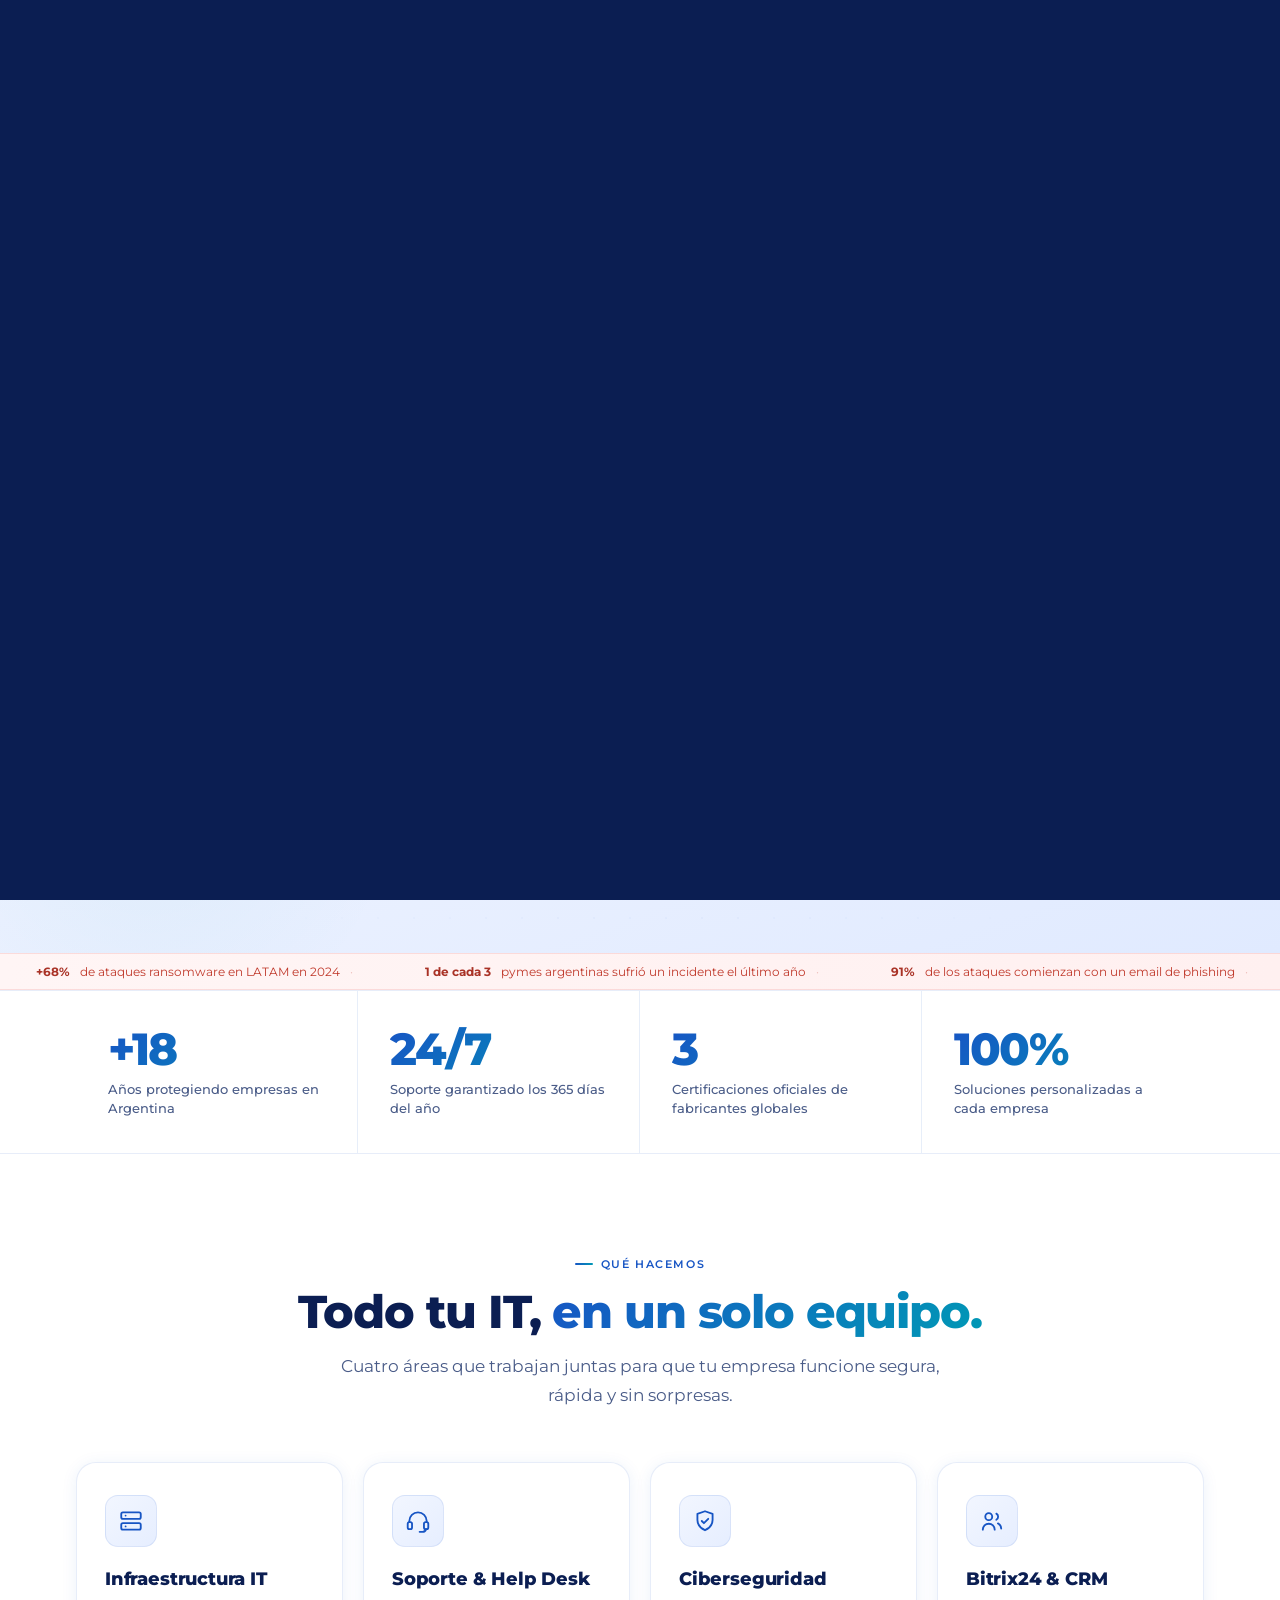
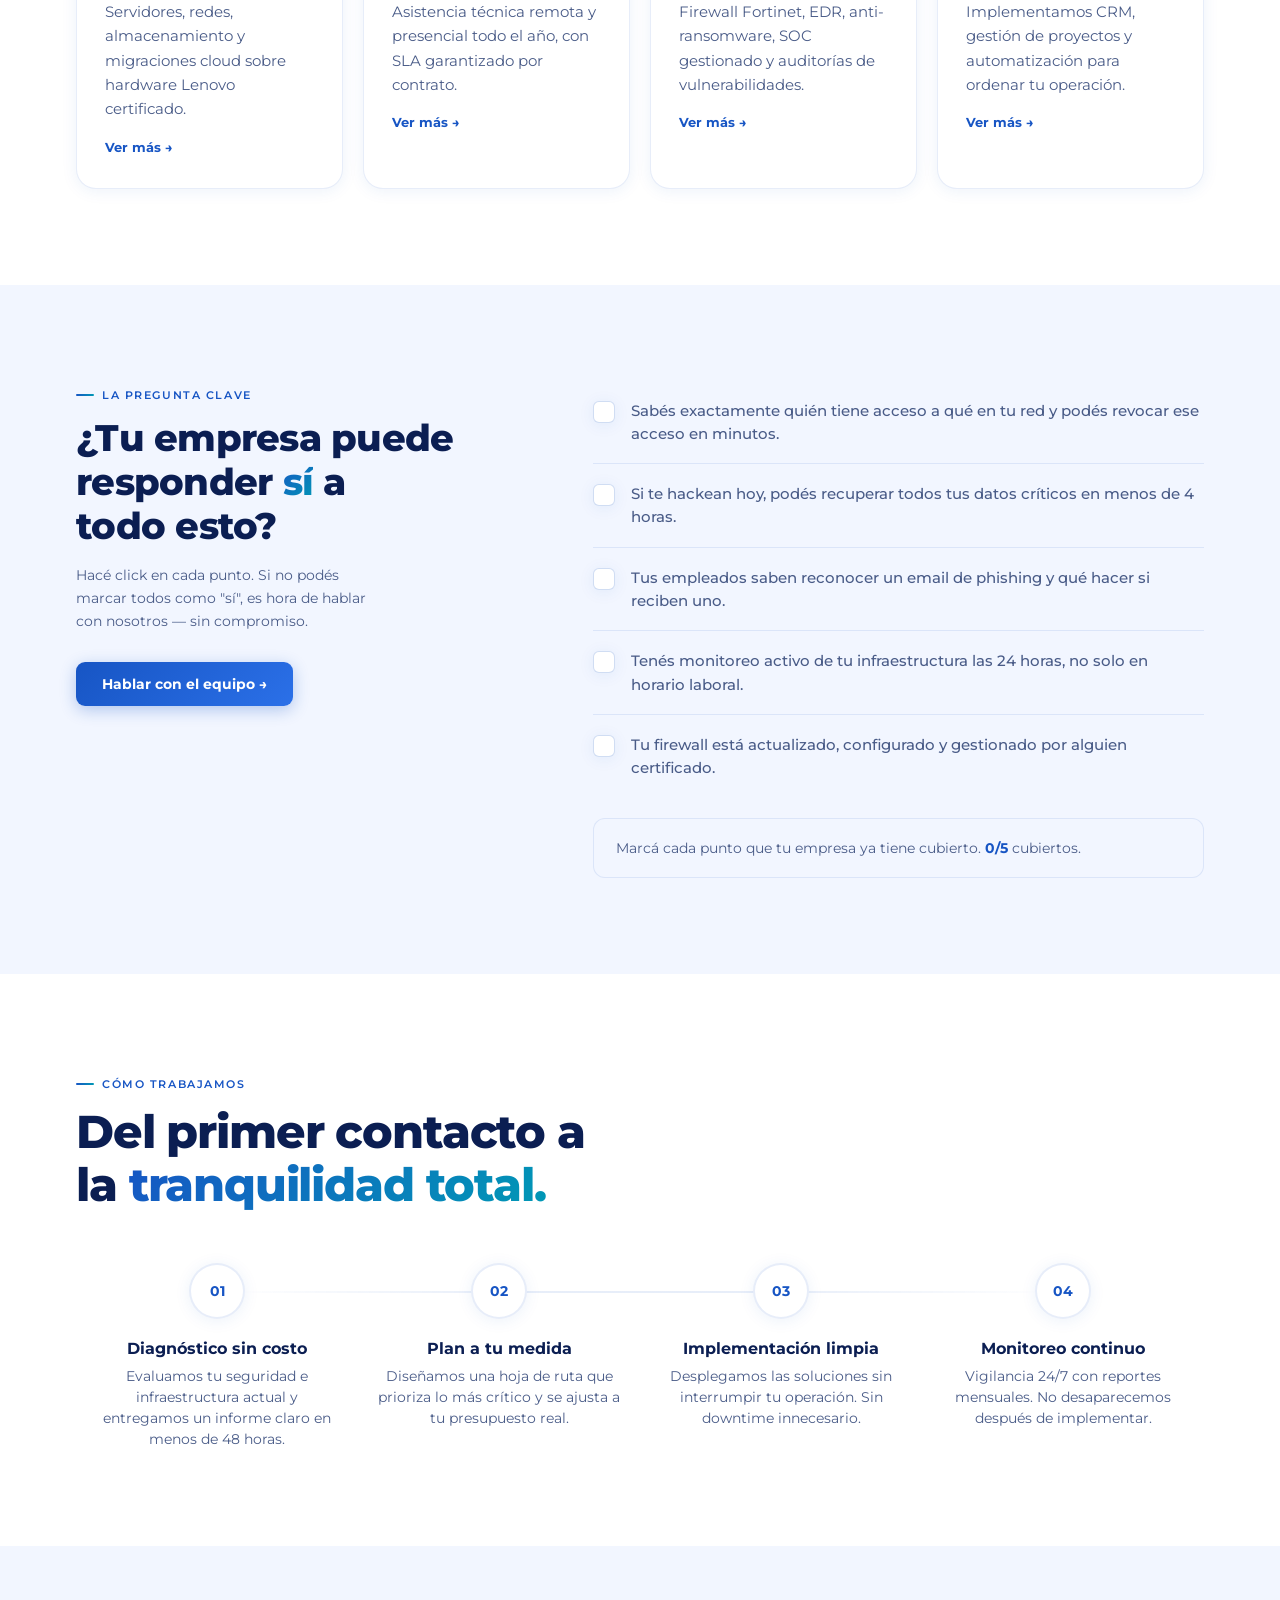
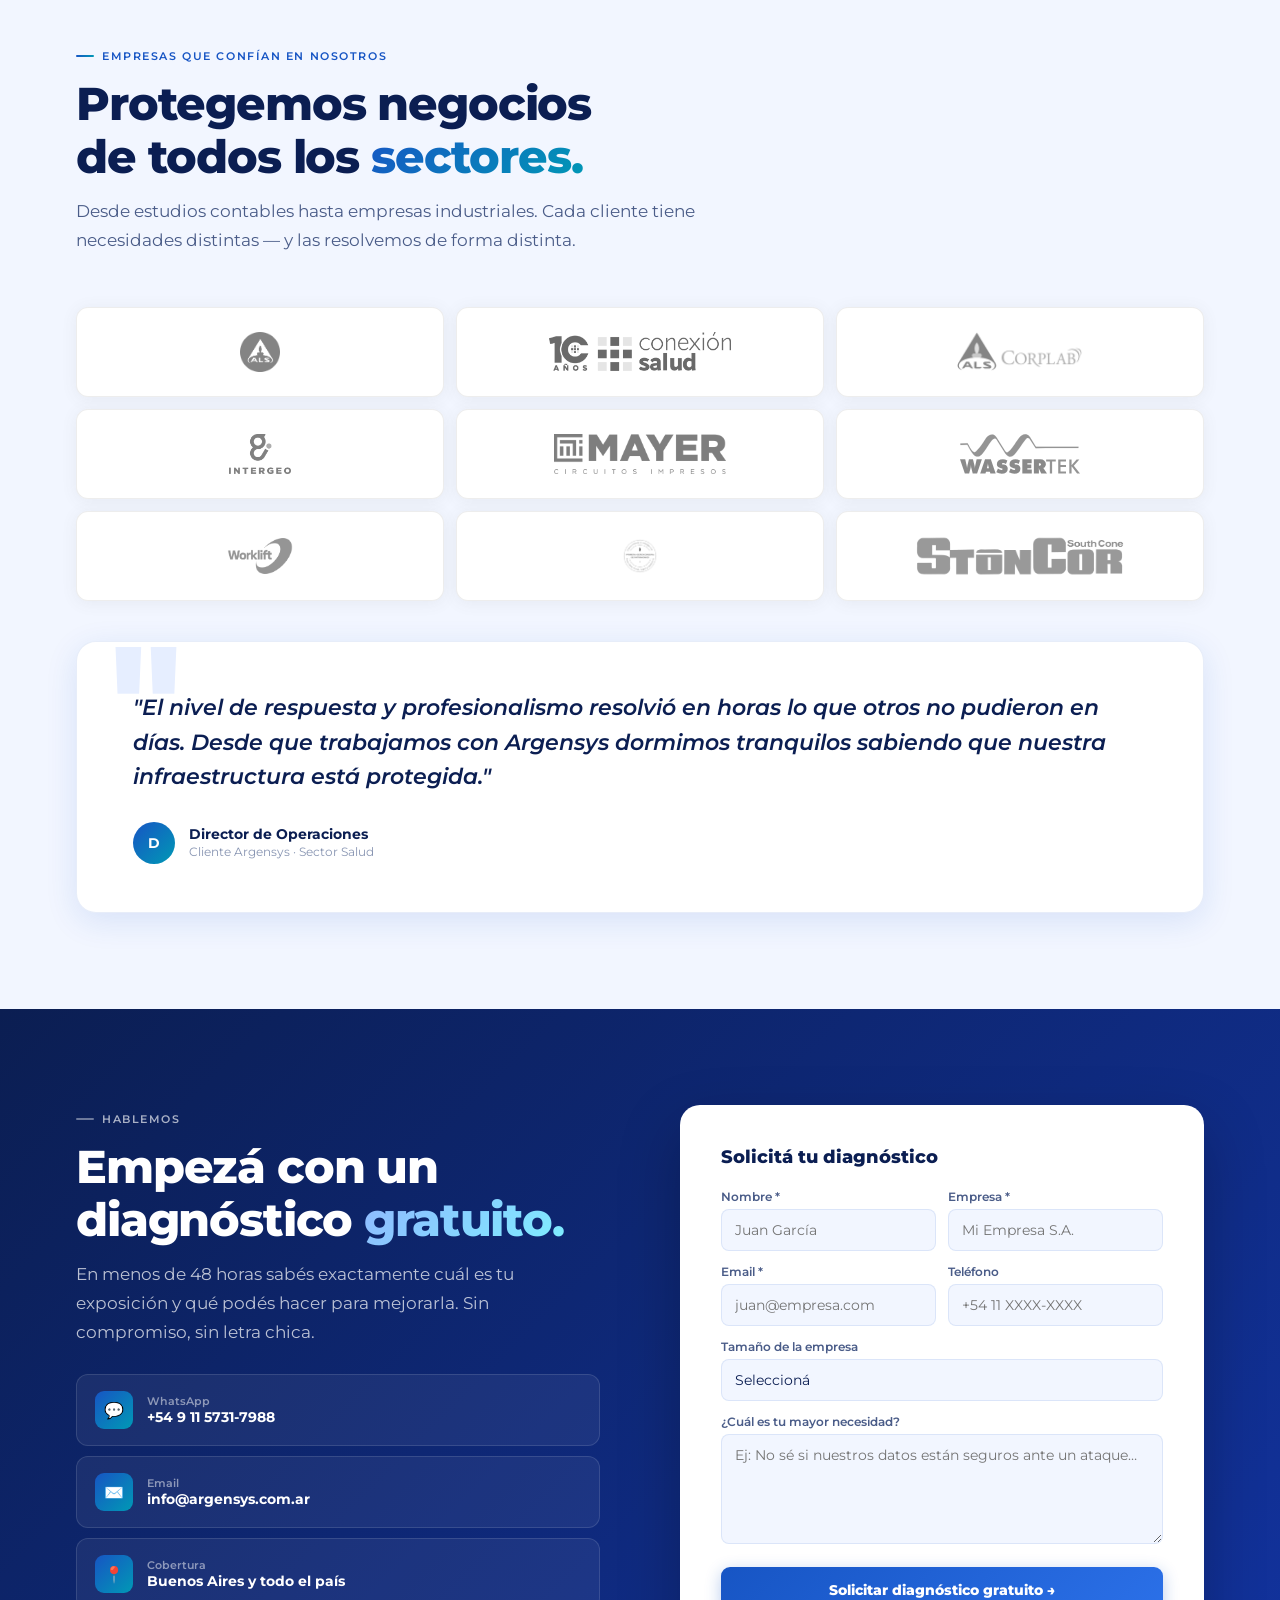
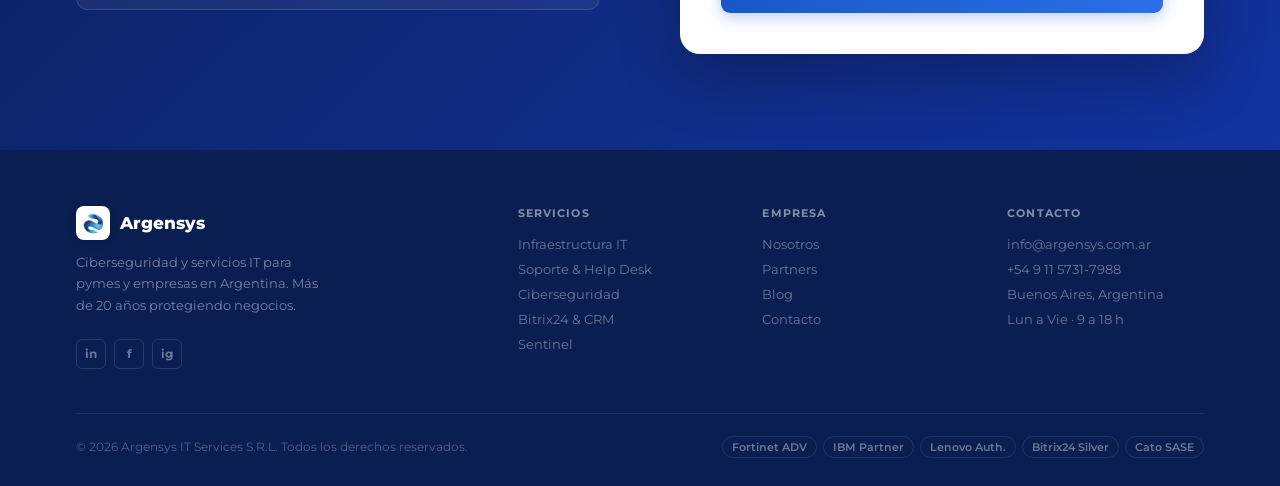
==== commit 137e63b2: "Add real client logos to the clients wall Sourced and added the official logos for the 9 clients (AL" ====
--- a/index.html
+++ b/index.html
@@ -268,9 +268,15 @@
   <div class="w">
     <div class="sec-head"><div class="lbl rv">Empresas que confían en nosotros</div><h2 class="dsp rv d1">Protegemos negocios<br>de todos los <em>sectores.</em></h2><p class="body rv d2">Desde estudios contables hasta empresas industriales. Cada cliente tiene necesidades distintas — y las resolvemos de forma distinta.</p></div>
     <div class="clients-grid rv-s d2">
-      <div class="cl">ALS</div><div class="cl">Conexión Salud</div><div class="cl">Corplab</div>
-      <div class="cl">Intergeo</div><div class="cl">Mayer</div><div class="cl">Wassertek</div>
-      <div class="cl">Worklift</div><div class="cl">FDI Gerenciadora</div><div class="cl">Stoncor South Cone</div>
+      <div class="cl"><img src="logos/clientes/als.png" alt="ALS"></div>
+      <div class="cl"><img src="logos/clientes/conexion-salud.png" alt="Conexión Salud"></div>
+      <div class="cl"><img src="logos/clientes/corplab.png" alt="Corplab"></div>
+      <div class="cl"><img src="logos/clientes/intergeo.png" alt="Intergeo"></div>
+      <div class="cl cl-dark"><img src="logos/clientes/mayer.png" alt="Mayer"></div>
+      <div class="cl"><img src="logos/clientes/wassertek.svg" alt="Wassertek"></div>
+      <div class="cl"><img src="logos/clientes/worklift.png" alt="Worklift"></div>
+      <div class="cl"><img src="logos/clientes/fdi-gerenciadora.png" alt="FDI Gerenciadora"></div>
+      <div class="cl"><img src="logos/clientes/stoncor.png" alt="StonCor South Cone"></div>
     </div>
     <div class="testi rv-s d3" style="margin-top:40px">
       <blockquote>
--- a/assets/styles.css
+++ b/assets/styles.css
@@ -400,14 +400,21 @@
 .lw-item .pc-wordmark{font-weight:800;font-size:1.25rem}
 
 /* ── CLIENTS GRID ───────────────────────── */
-.clients-grid{display:grid;grid-template-columns:repeat(3,1fr);gap:10px}
+.clients-grid{display:grid;grid-template-columns:repeat(3,1fr);gap:12px}
 .cl{
   background:#fff;border:1.5px solid var(--border);border-radius:var(--r);
-  padding:18px 22px;font-size:.9rem;font-weight:600;color:var(--navy);
-  display:flex;align-items:center;gap:10px;transition:border-color .2s,box-shadow .2s,transform .2s;box-shadow:var(--sh);
-}
-.cl::before{content:'';width:7px;height:7px;border-radius:50%;background:linear-gradient(135deg,var(--blue),var(--cyan));flex-shrink:0}
-.cl:hover{border-color:var(--bord3);box-shadow:var(--sh2);transform:translateY(-2px)}
+  min-height:90px;padding:18px 22px;
+  font-size:1.05rem;font-weight:800;letter-spacing:.01em;color:var(--t3);
+  display:flex;align-items:center;justify-content:center;text-align:center;gap:10px;
+  filter:grayscale(1);transition:all .25s var(--ease);box-shadow:var(--sh);
+}
+.cl:hover{color:var(--navy);filter:grayscale(0);border-color:var(--bord3);box-shadow:var(--sh2);transform:translateY(-3px)}
+/* when a real logo image is dropped in: <div class="cl"><img src="logos/clientes/xxx.png" alt="..."></div> */
+.cl img{max-height:40px;max-width:78%;width:auto;object-fit:contain;opacity:.65;filter:grayscale(1);transition:opacity .25s,filter .25s}
+.cl:hover img{opacity:1;filter:grayscale(0)}
+/* logos that ship only as white/on-dark art: render them as monochrome dark so they read on white */
+.cl.cl-dark img{filter:brightness(0);opacity:.5}
+.cl.cl-dark:hover img{filter:brightness(0);opacity:.82}
 
 /* ── TESTIMONIAL ────────────────────────── */
 .testi{background:#fff;border:1.5px solid var(--border);border-radius:var(--rlg);padding:48px 56px;box-shadow:var(--sh2);position:relative;overflow:hidden}
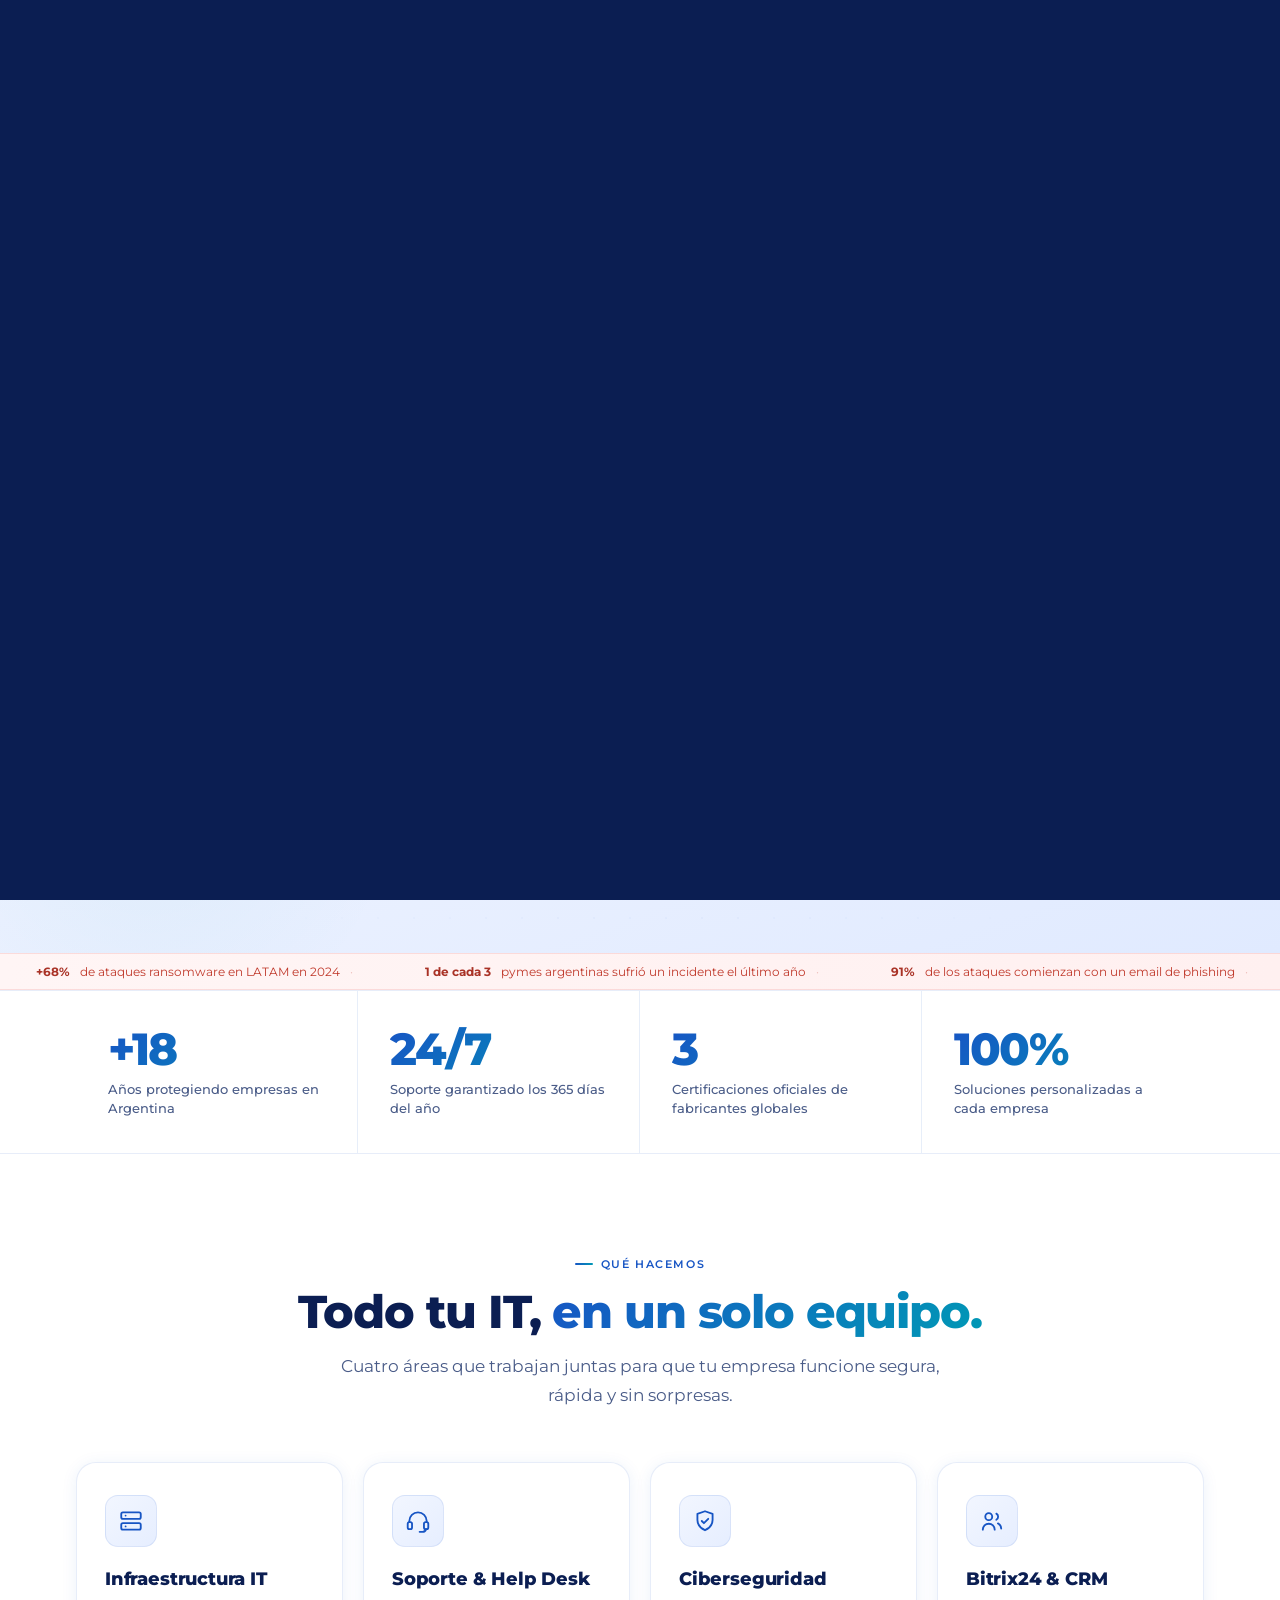
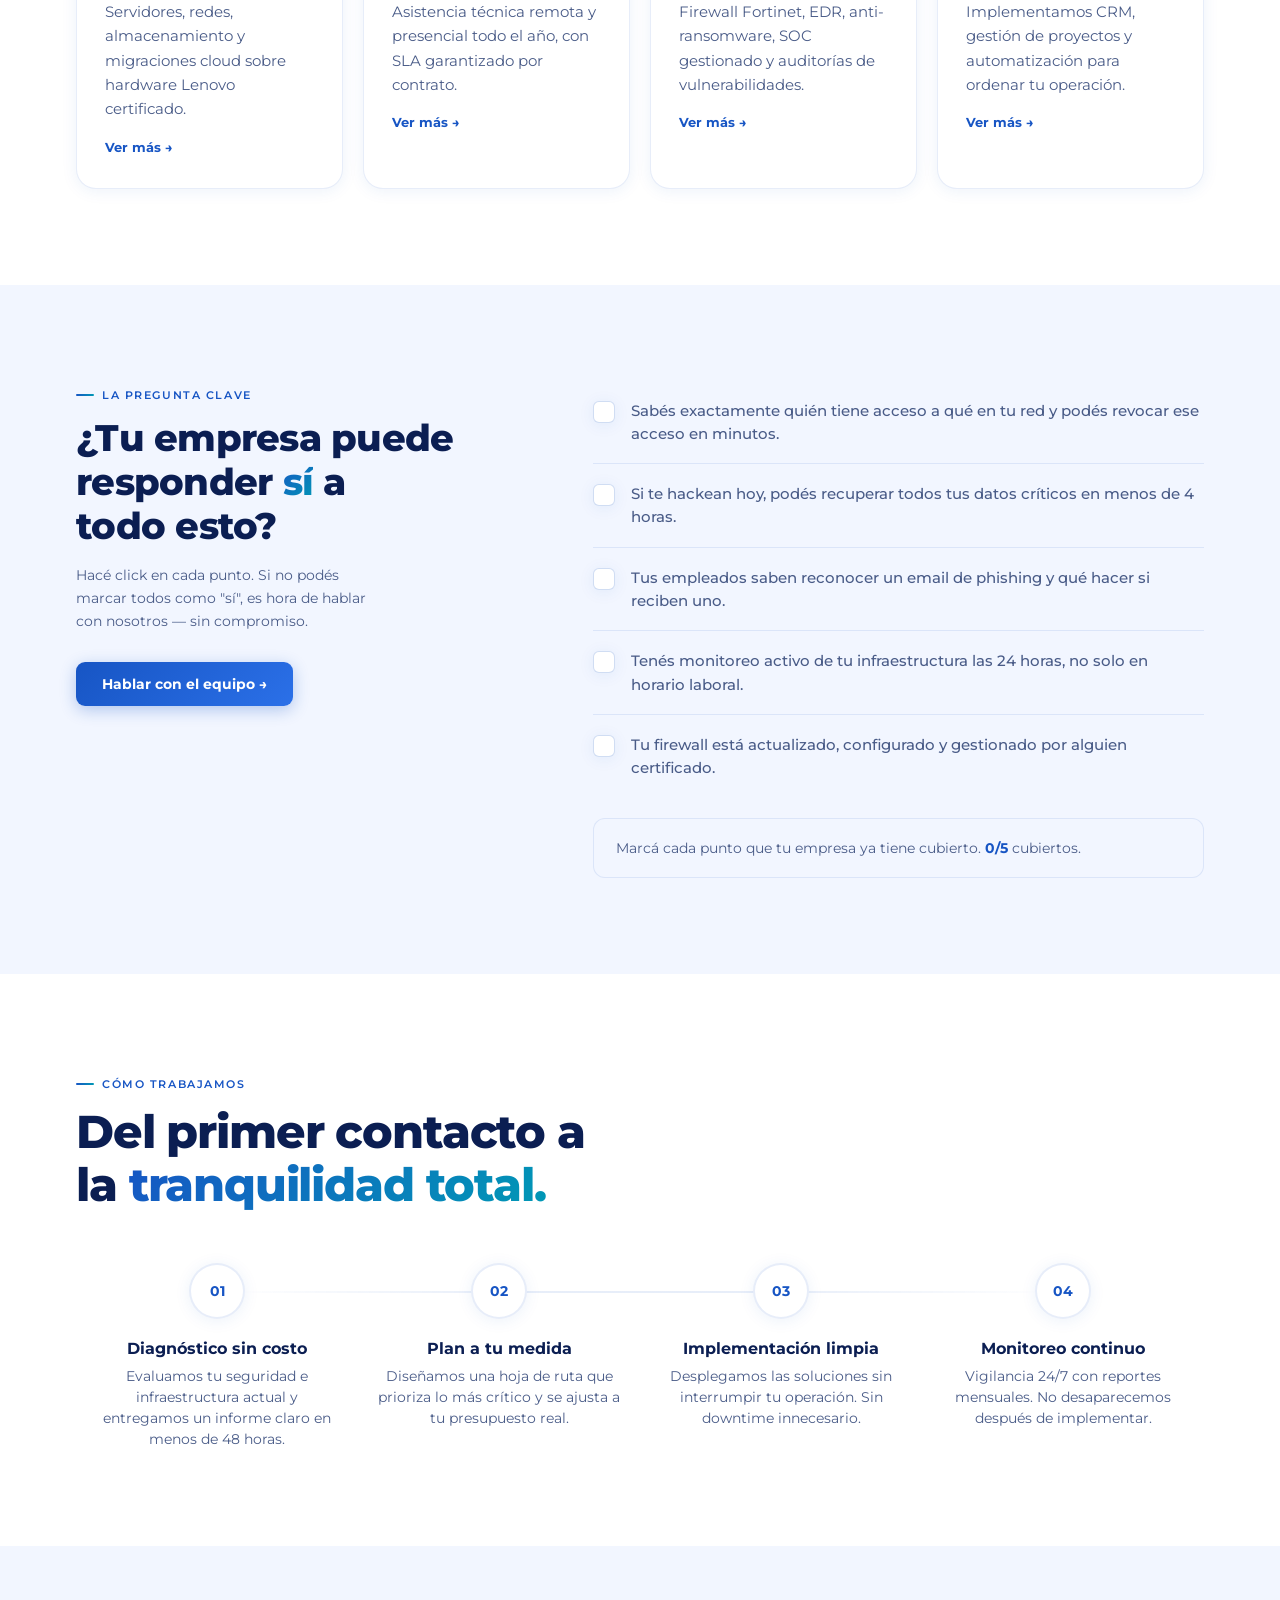
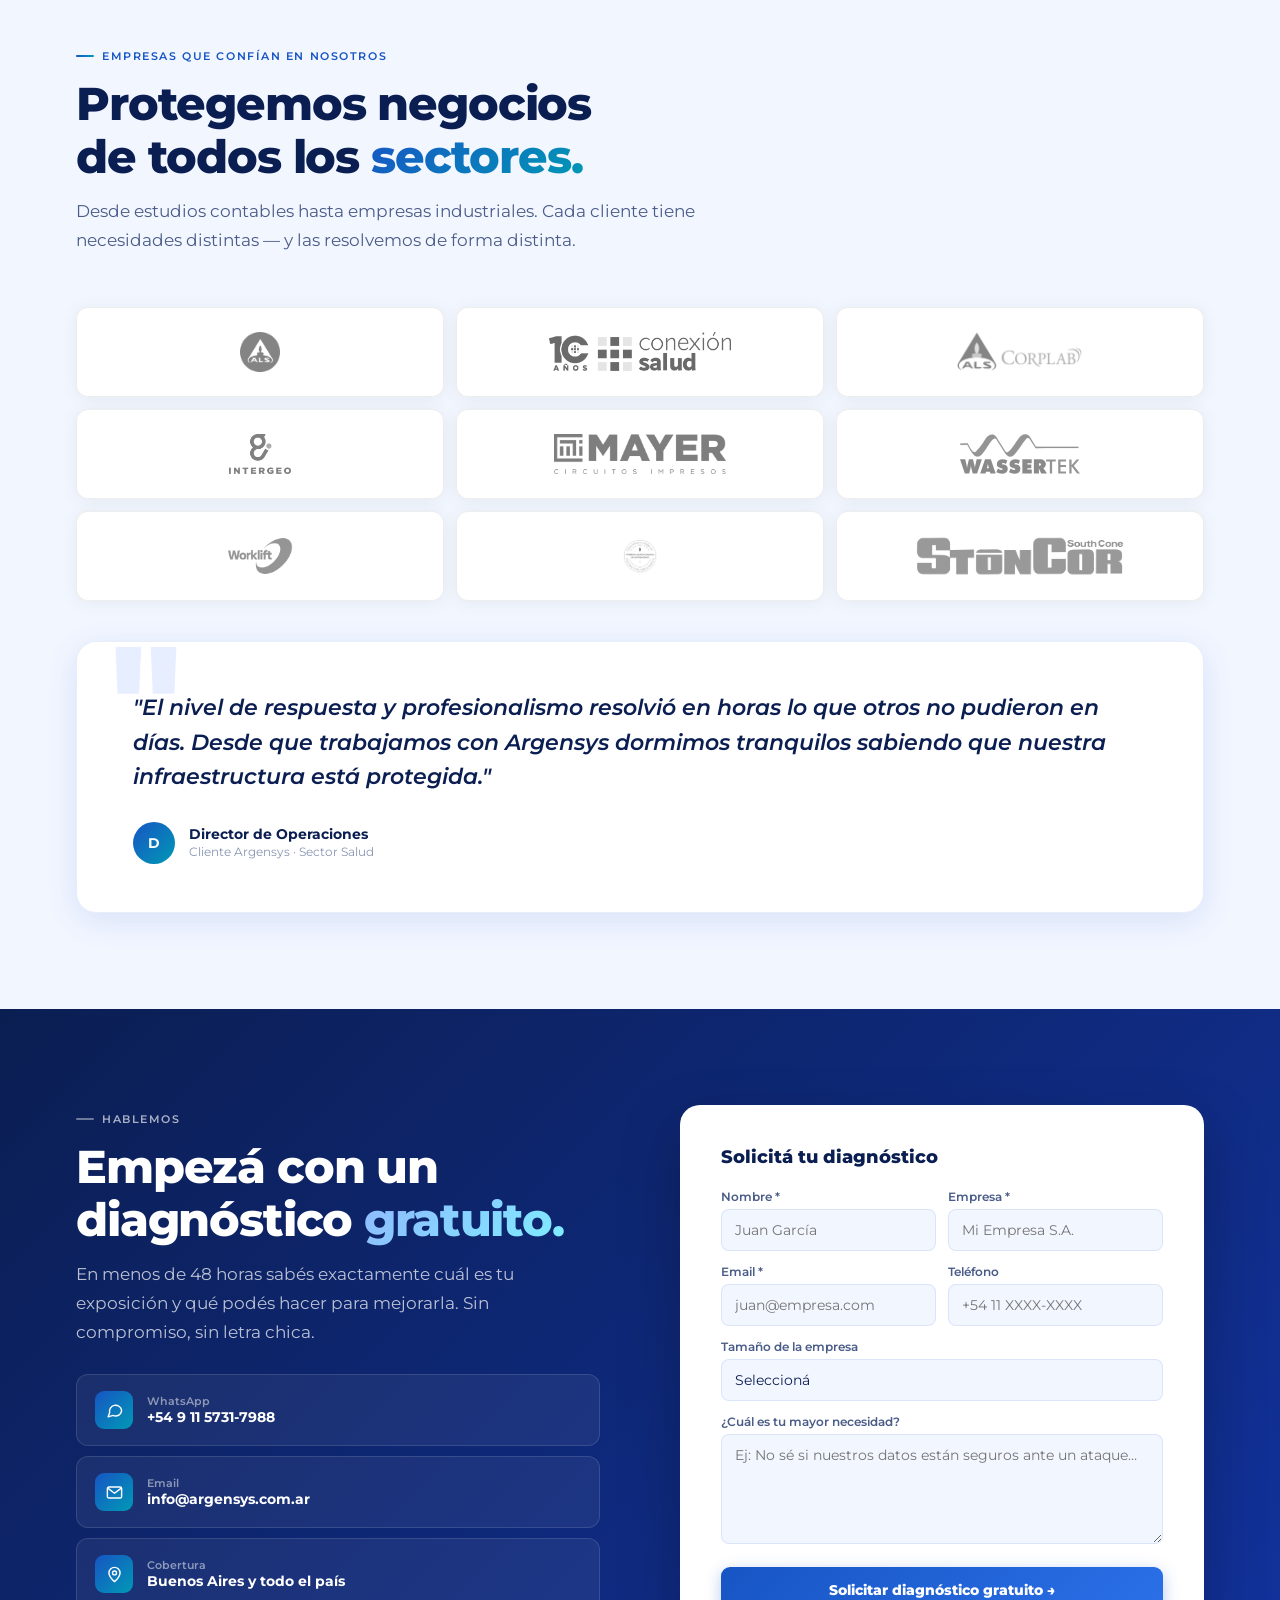
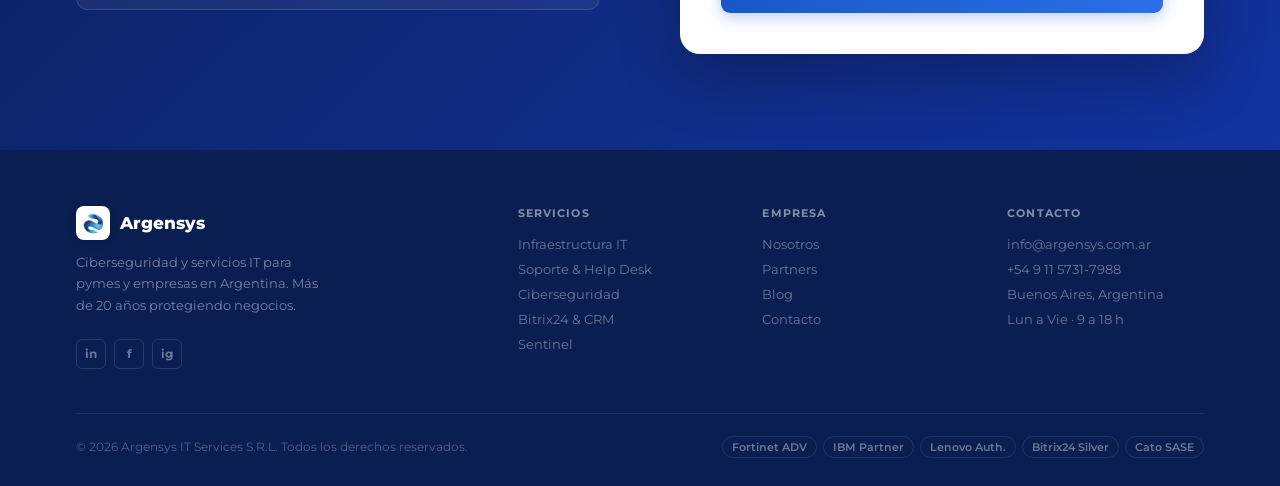
==== commit 709b3d0b: "Replace all generic emoji icons with custom SVG line icons Add a central line-icon library in app.js" ====
--- a/index.html
+++ b/index.html
@@ -296,9 +296,9 @@
         <h2 class="dsp inv rv d1">Empezá con un<br>diagnóstico <em>gratuito.</em></h2>
         <p class="body inv rv d2">En menos de 48 horas sabés exactamente cuál es tu exposición y qué podés hacer para mejorarla. Sin compromiso, sin letra chica.</p>
         <div class="ct-list rv d3" style="margin-top:28px">
-          <a href="https://wa.me/5491157317988?text=Hola%2C%20quiero%20info" class="ct inv" target="_blank" rel="noopener noreferrer"><div class="ct-ico">💬</div><div><div class="ct-l">WhatsApp</div><div class="ct-v">+54 9 11 5731-7988</div></div></a>
-          <a href="mailto:info@argensys.com.ar" class="ct inv"><div class="ct-ico">✉️</div><div><div class="ct-l">Email</div><div class="ct-v">info@argensys.com.ar</div></div></a>
-          <div class="ct inv"><div class="ct-ico">📍</div><div><div class="ct-l">Cobertura</div><div class="ct-v">Buenos Aires y todo el país</div></div></div>
+          <a href="https://wa.me/5491157317988?text=Hola%2C%20quiero%20info" class="ct inv" target="_blank" rel="noopener noreferrer"><div class="ct-ico" data-icon="chat"></div><div><div class="ct-l">WhatsApp</div><div class="ct-v">+54 9 11 5731-7988</div></div></a>
+          <a href="mailto:info@argensys.com.ar" class="ct inv"><div class="ct-ico" data-icon="mail"></div><div><div class="ct-l">Email</div><div class="ct-v">info@argensys.com.ar</div></div></a>
+          <div class="ct inv"><div class="ct-ico" data-icon="pin"></div><div><div class="ct-l">Cobertura</div><div class="ct-v">Buenos Aires y todo el país</div></div></div>
         </div>
       </div>
       <div class="form-card on-dark rv-r d2">
--- a/assets/styles.css
+++ b/assets/styles.css
@@ -323,6 +323,7 @@
 .vcard{background:var(--bg2);border:1px solid var(--border);border-radius:var(--r);padding:24px 22px;transition:transform .25s,box-shadow .25s}
 .vcard:hover{transform:translateY(-3px);box-shadow:var(--sh)}
 .vcard .vico{font-size:1.3rem;margin-bottom:10px}
+.vico svg{width:27px;height:27px;fill:none;stroke:var(--blue);stroke-width:1.7;stroke-linecap:round;stroke-linejoin:round}
 .vcard h4{font-size:.98rem;font-weight:700;color:var(--navy);margin-bottom:6px}
 .vcard p{font-size:.86rem;color:var(--t2);line-height:1.55}
 .mv-grid{display:grid;grid-template-columns:1fr 1fr;gap:20px}
@@ -475,6 +476,7 @@
 .ct{display:flex;align-items:center;gap:14px;padding:16px 18px;background:var(--bg2);border:1px solid var(--border);border-radius:var(--r);transition:border-color .2s,transform .2s;color:var(--navy)}
 .ct:hover{border-color:var(--bord2);transform:translateX(4px)}
 .ct-ico{width:38px;height:38px;border-radius:9px;background:linear-gradient(135deg,var(--blue),var(--cyan));display:flex;align-items:center;justify-content:center;font-size:1rem;flex-shrink:0;color:#fff}
+.ct-ico svg{width:19px;height:19px;fill:none;stroke:#fff;stroke-width:1.8;stroke-linecap:round;stroke-linejoin:round}
 .ct-l{font-size:.7rem;color:var(--t3);font-weight:600}
 .ct-v{font-weight:700;color:var(--navy);font-size:.9rem}
 /* dark variant for CTA sections */
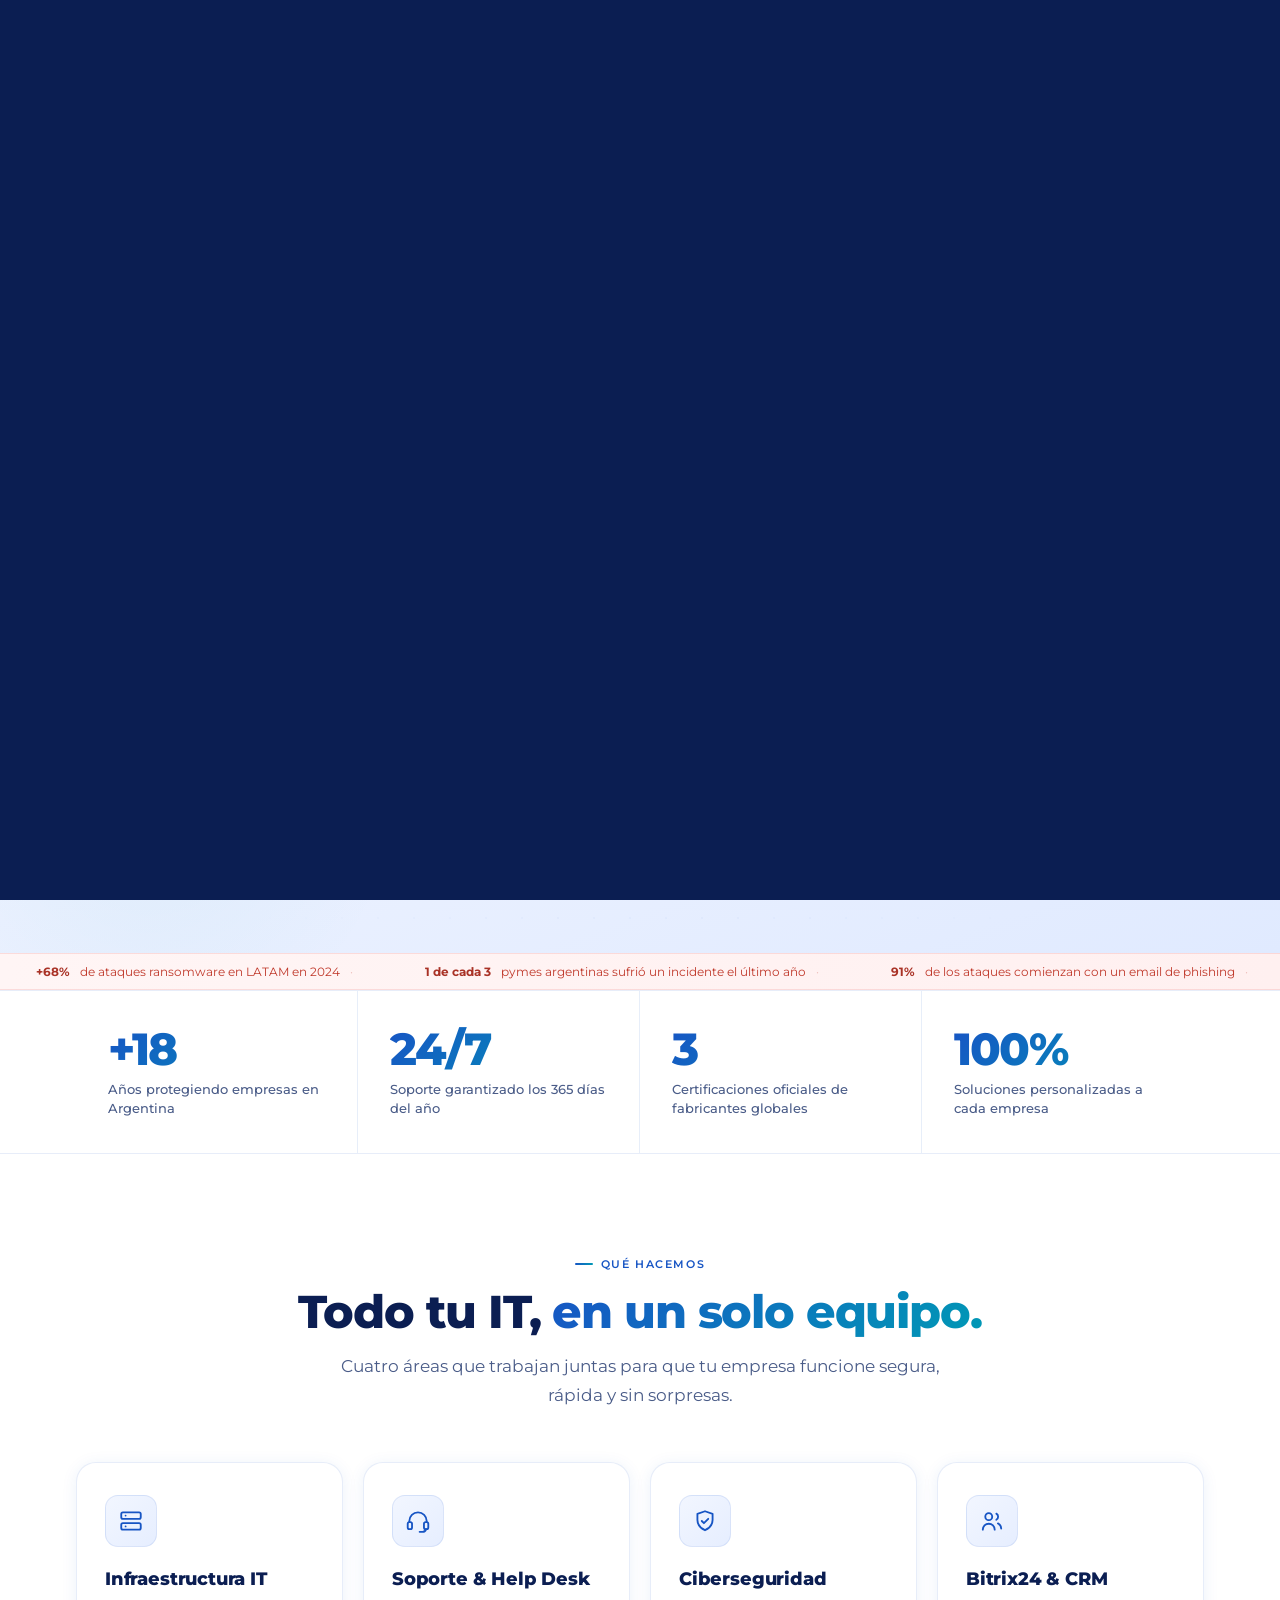
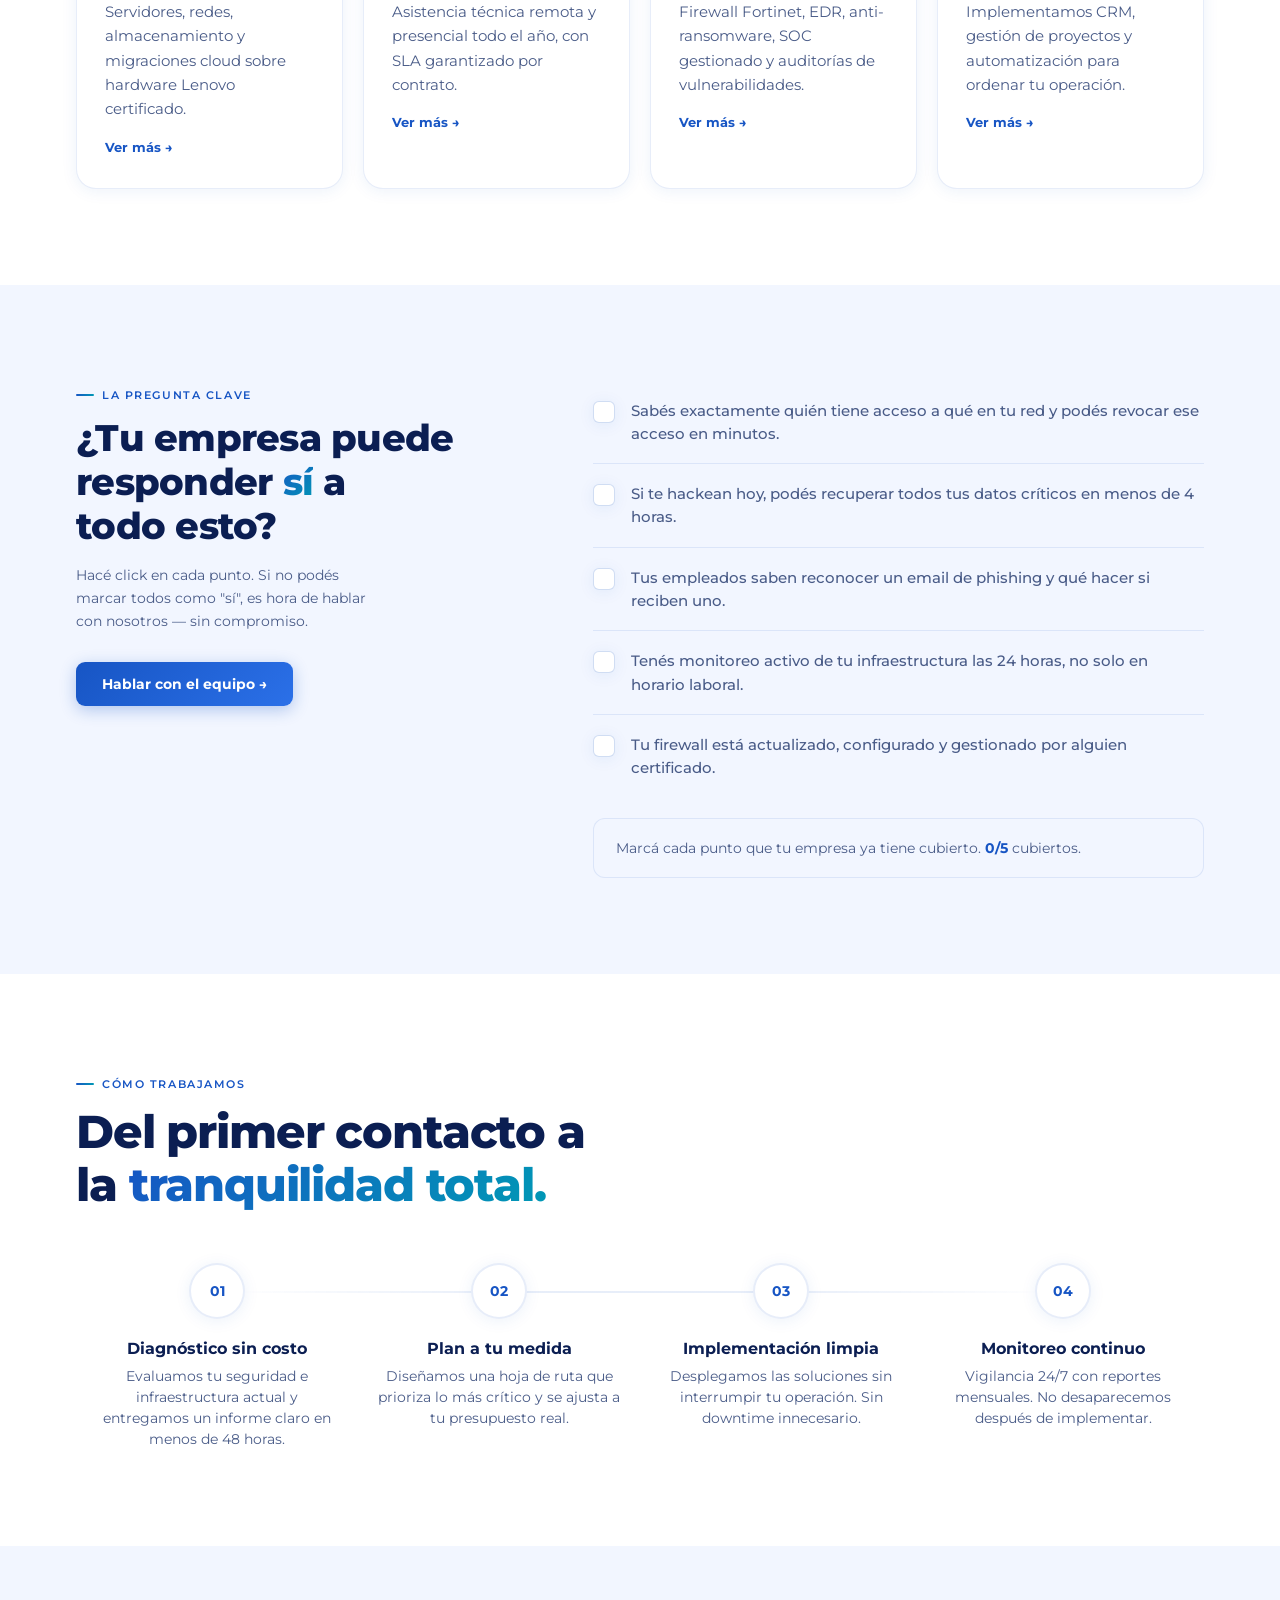
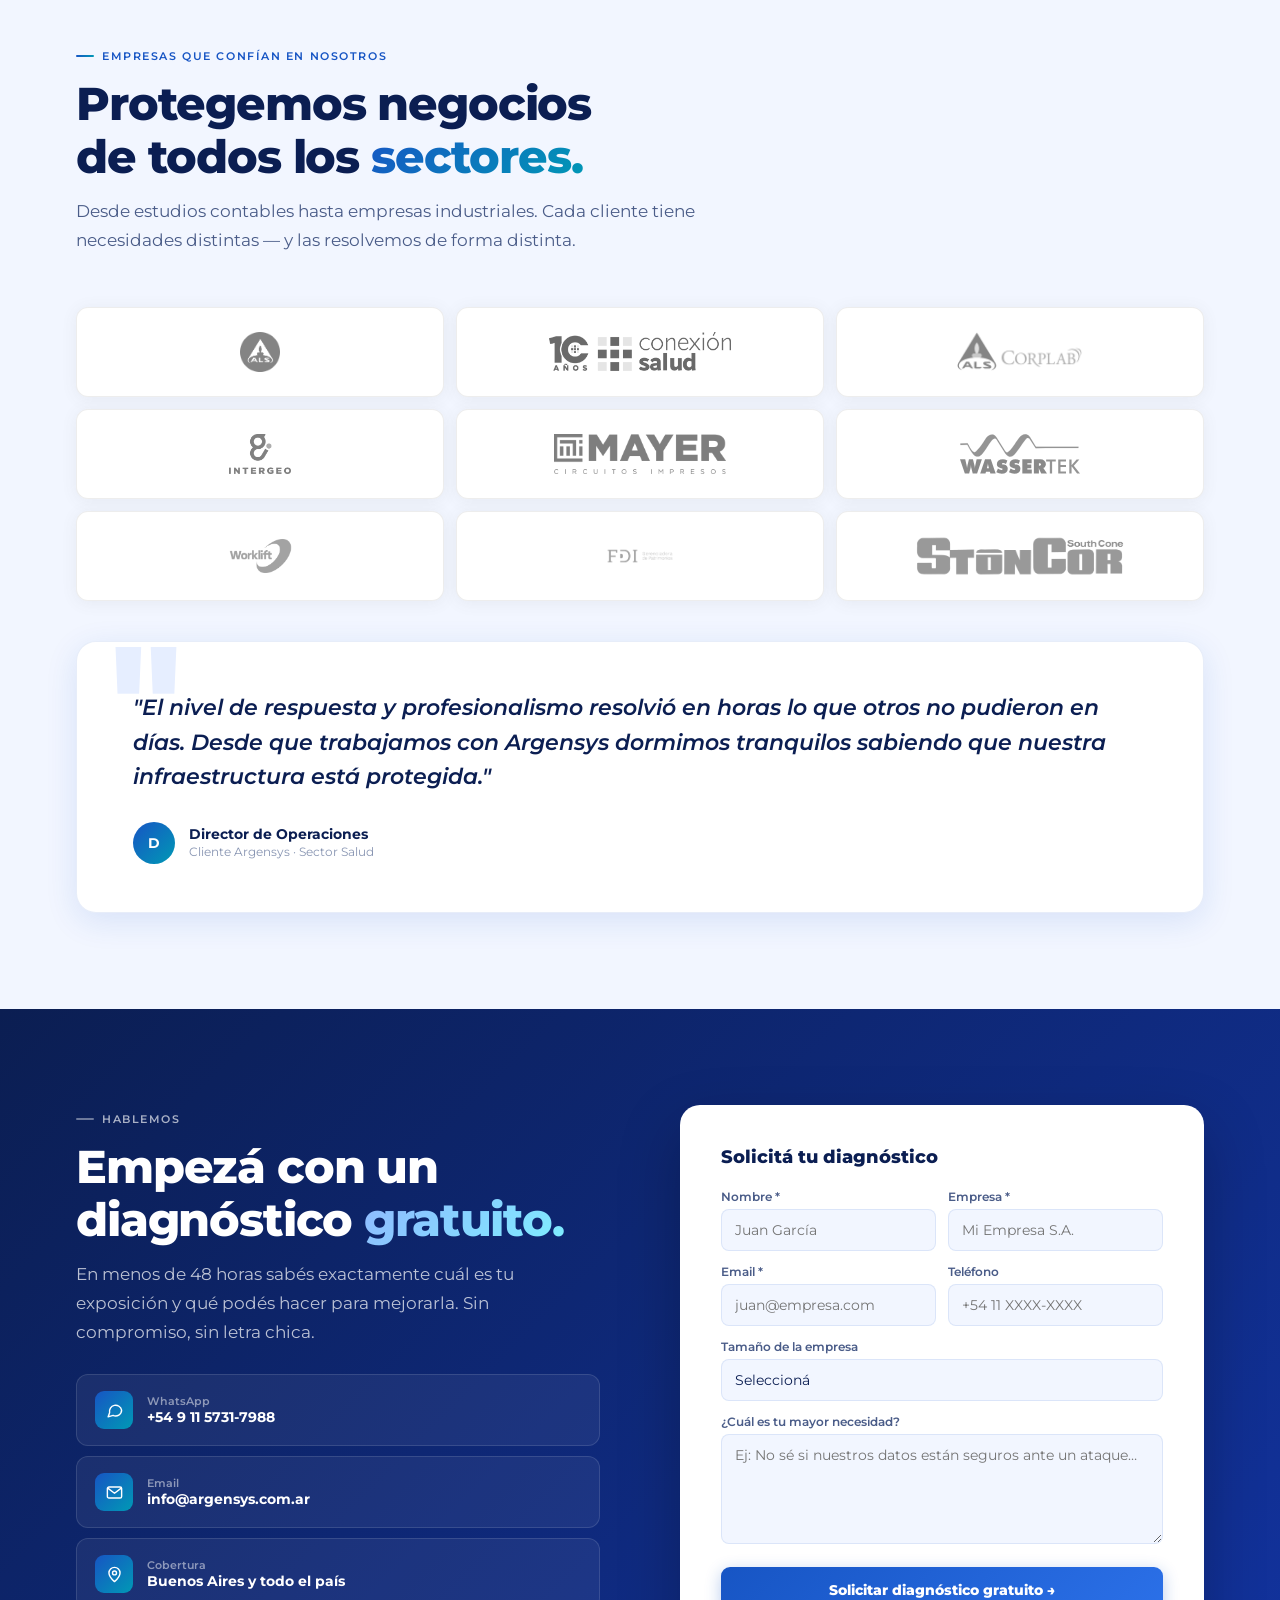
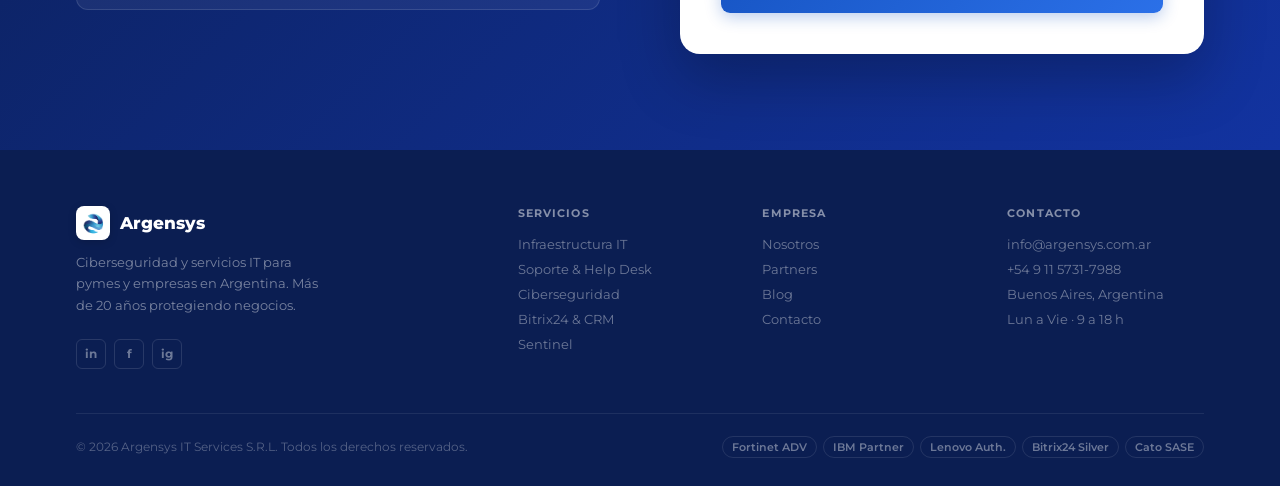
==== commit 926bf12f: "Client logos: clickable + brand-color hover for Worklift & FDI - Every client plate is now a link to" ====
--- a/index.html
+++ b/index.html
@@ -268,15 +268,15 @@
   <div class="w">
     <div class="sec-head"><div class="lbl rv">Empresas que confían en nosotros</div><h2 class="dsp rv d1">Protegemos negocios<br>de todos los <em>sectores.</em></h2><p class="body rv d2">Desde estudios contables hasta empresas industriales. Cada cliente tiene necesidades distintas — y las resolvemos de forma distinta.</p></div>
     <div class="clients-grid rv-s d2">
-      <div class="cl"><img src="logos/clientes/als.png" alt="ALS"></div>
-      <div class="cl"><img src="logos/clientes/conexion-salud.png" alt="Conexión Salud"></div>
-      <div class="cl"><img src="logos/clientes/corplab.png" alt="Corplab"></div>
-      <div class="cl"><img src="logos/clientes/intergeo.png" alt="Intergeo"></div>
-      <div class="cl cl-dark"><img src="logos/clientes/mayer.png" alt="Mayer"></div>
-      <div class="cl"><img src="logos/clientes/wassertek.svg" alt="Wassertek"></div>
-      <div class="cl"><img src="logos/clientes/worklift.png" alt="Worklift"></div>
-      <div class="cl"><img src="logos/clientes/fdi-gerenciadora.png" alt="FDI Gerenciadora"></div>
-      <div class="cl"><img src="logos/clientes/stoncor.png" alt="StonCor South Cone"></div>
+      <a class="cl" href="https://www.alsglobal.com" target="_blank" rel="noopener noreferrer"><img src="logos/clientes/als.png" alt="ALS"></a>
+      <a class="cl" href="https://conexionsalud.com.ar" target="_blank" rel="noopener noreferrer"><img src="logos/clientes/conexion-salud.png" alt="Conexión Salud"></a>
+      <a class="cl" href="https://www.alsglobal.com" target="_blank" rel="noopener noreferrer"><img src="logos/clientes/corplab.png" alt="Corplab"></a>
+      <a class="cl" href="https://www.intergeo.com" target="_blank" rel="noopener noreferrer"><img src="logos/clientes/intergeo.png" alt="Intergeo"></a>
+      <a class="cl cl-dark" href="https://mayerpcb.com" target="_blank" rel="noopener noreferrer"><img src="logos/clientes/mayer.png" alt="Mayer"></a>
+      <a class="cl" href="http://www.wassertek.com.ar" target="_blank" rel="noopener noreferrer"><img src="logos/clientes/wassertek.svg" alt="Wassertek"></a>
+      <a class="cl" href="https://worklift.com.ar" target="_blank" rel="noopener noreferrer" style="--brand:#FF5722"><span class="cl-mono" style="-webkit-mask-image:url(logos/clientes/worklift.png);mask-image:url(logos/clientes/worklift.png)" role="img" aria-label="Worklift"></span></a>
+      <a class="cl" href="https://www.fdinternational.com" target="_blank" rel="noopener noreferrer" style="--brand:#312783"><span class="cl-mono" style="-webkit-mask-image:url(logos/clientes/fdi-wordmark.png);mask-image:url(logos/clientes/fdi-wordmark.png)" role="img" aria-label="FDI Gerenciadora"></span></a>
+      <a class="cl" href="https://stoncor.com.ar" target="_blank" rel="noopener noreferrer"><img src="logos/clientes/stoncor.png" alt="StonCor South Cone"></a>
     </div>
     <div class="testi rv-s d3" style="margin-top:40px">
       <blockquote>
--- a/assets/styles.css
+++ b/assets/styles.css
@@ -416,6 +416,13 @@
 /* logos that ship only as white/on-dark art: render them as monochrome dark so they read on white */
 .cl.cl-dark img{filter:brightness(0);opacity:.5}
 .cl.cl-dark:hover img{filter:brightness(0);opacity:.82}
+/* monochrome logos recolored via mask: grey at rest, brand color (--brand) on hover.
+   mask-image is set inline on the element (resolves relative to the page, not this file). */
+.cl-mono{display:block;width:100%;height:38px;background:#9aa3b8;transition:background .25s var(--ease);
+  -webkit-mask-repeat:no-repeat;mask-repeat:no-repeat;
+  -webkit-mask-position:center;mask-position:center;
+  -webkit-mask-size:contain;mask-size:contain}
+.cl:hover .cl-mono{background:var(--brand,var(--blue))}
 
 /* ── TESTIMONIAL ────────────────────────── */
 .testi{background:#fff;border:1.5px solid var(--border);border-radius:var(--rlg);padding:48px 56px;box-shadow:var(--sh2);position:relative;overflow:hidden}
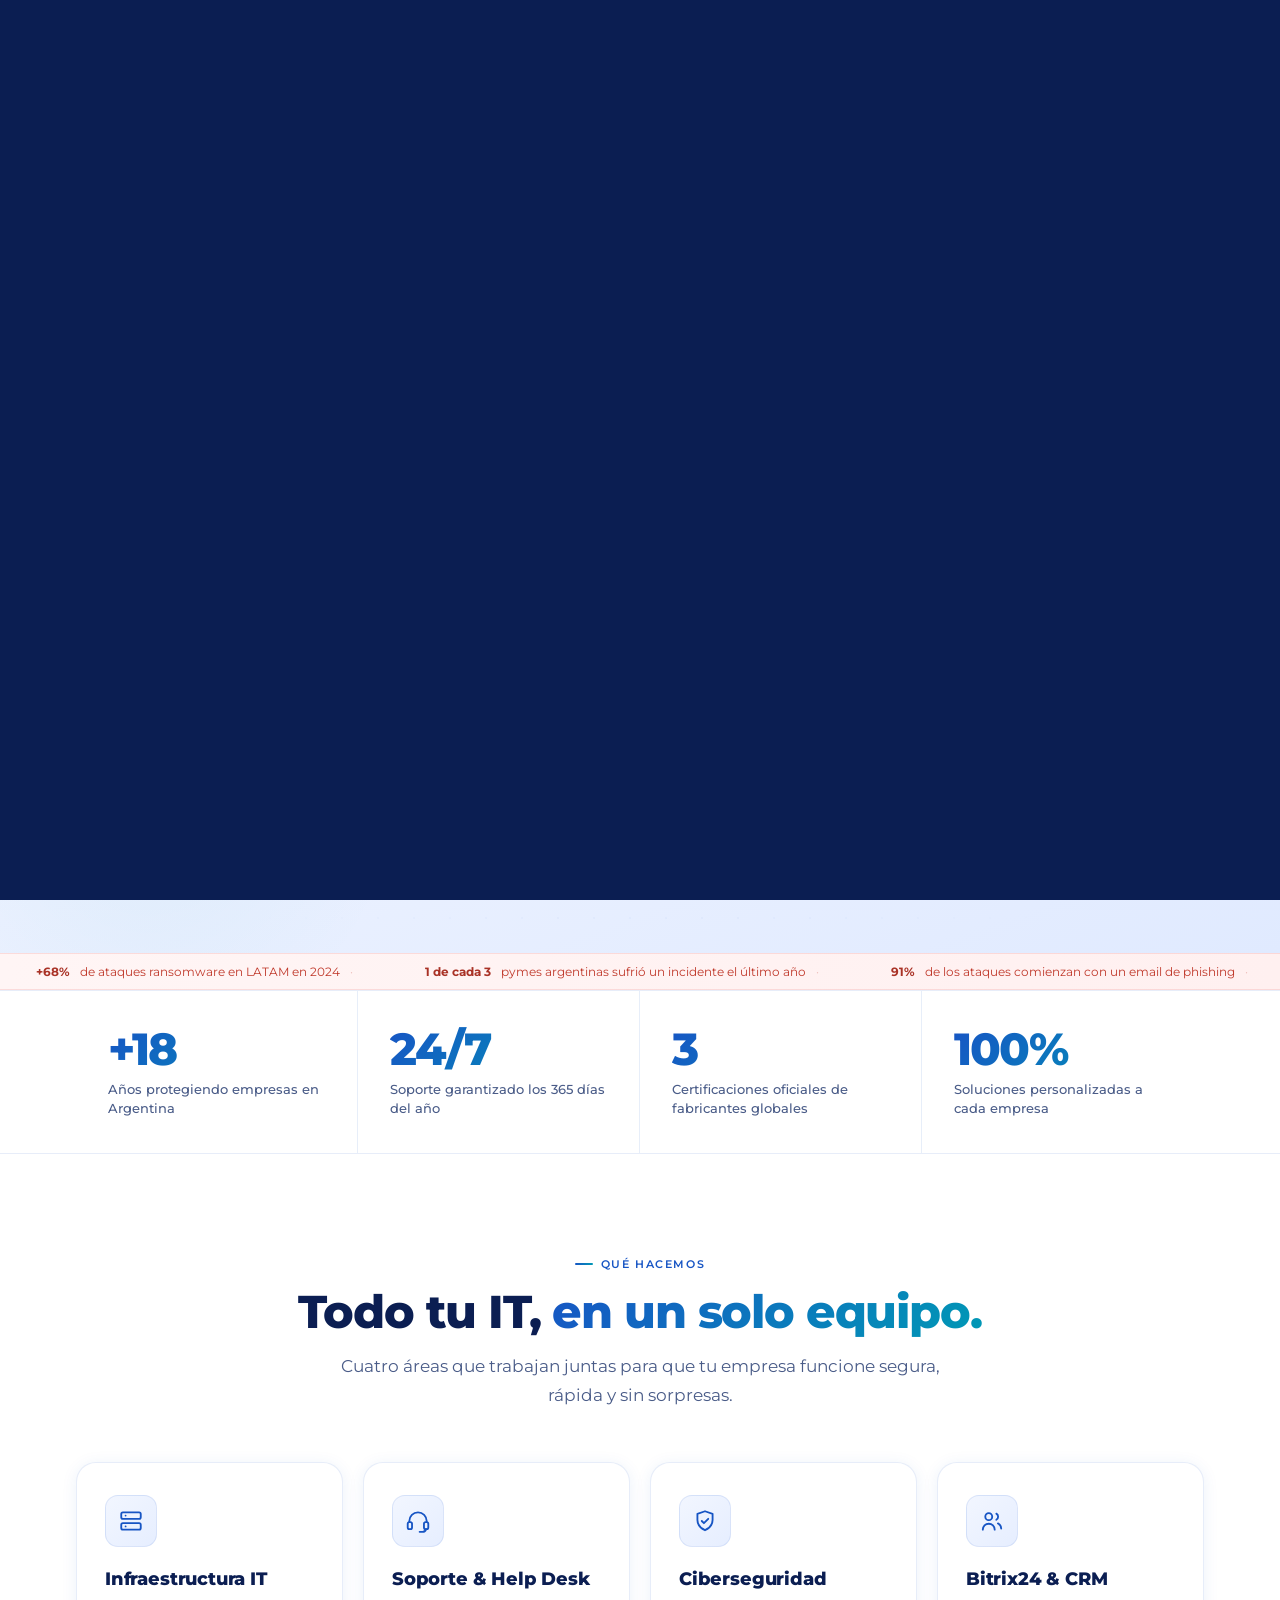
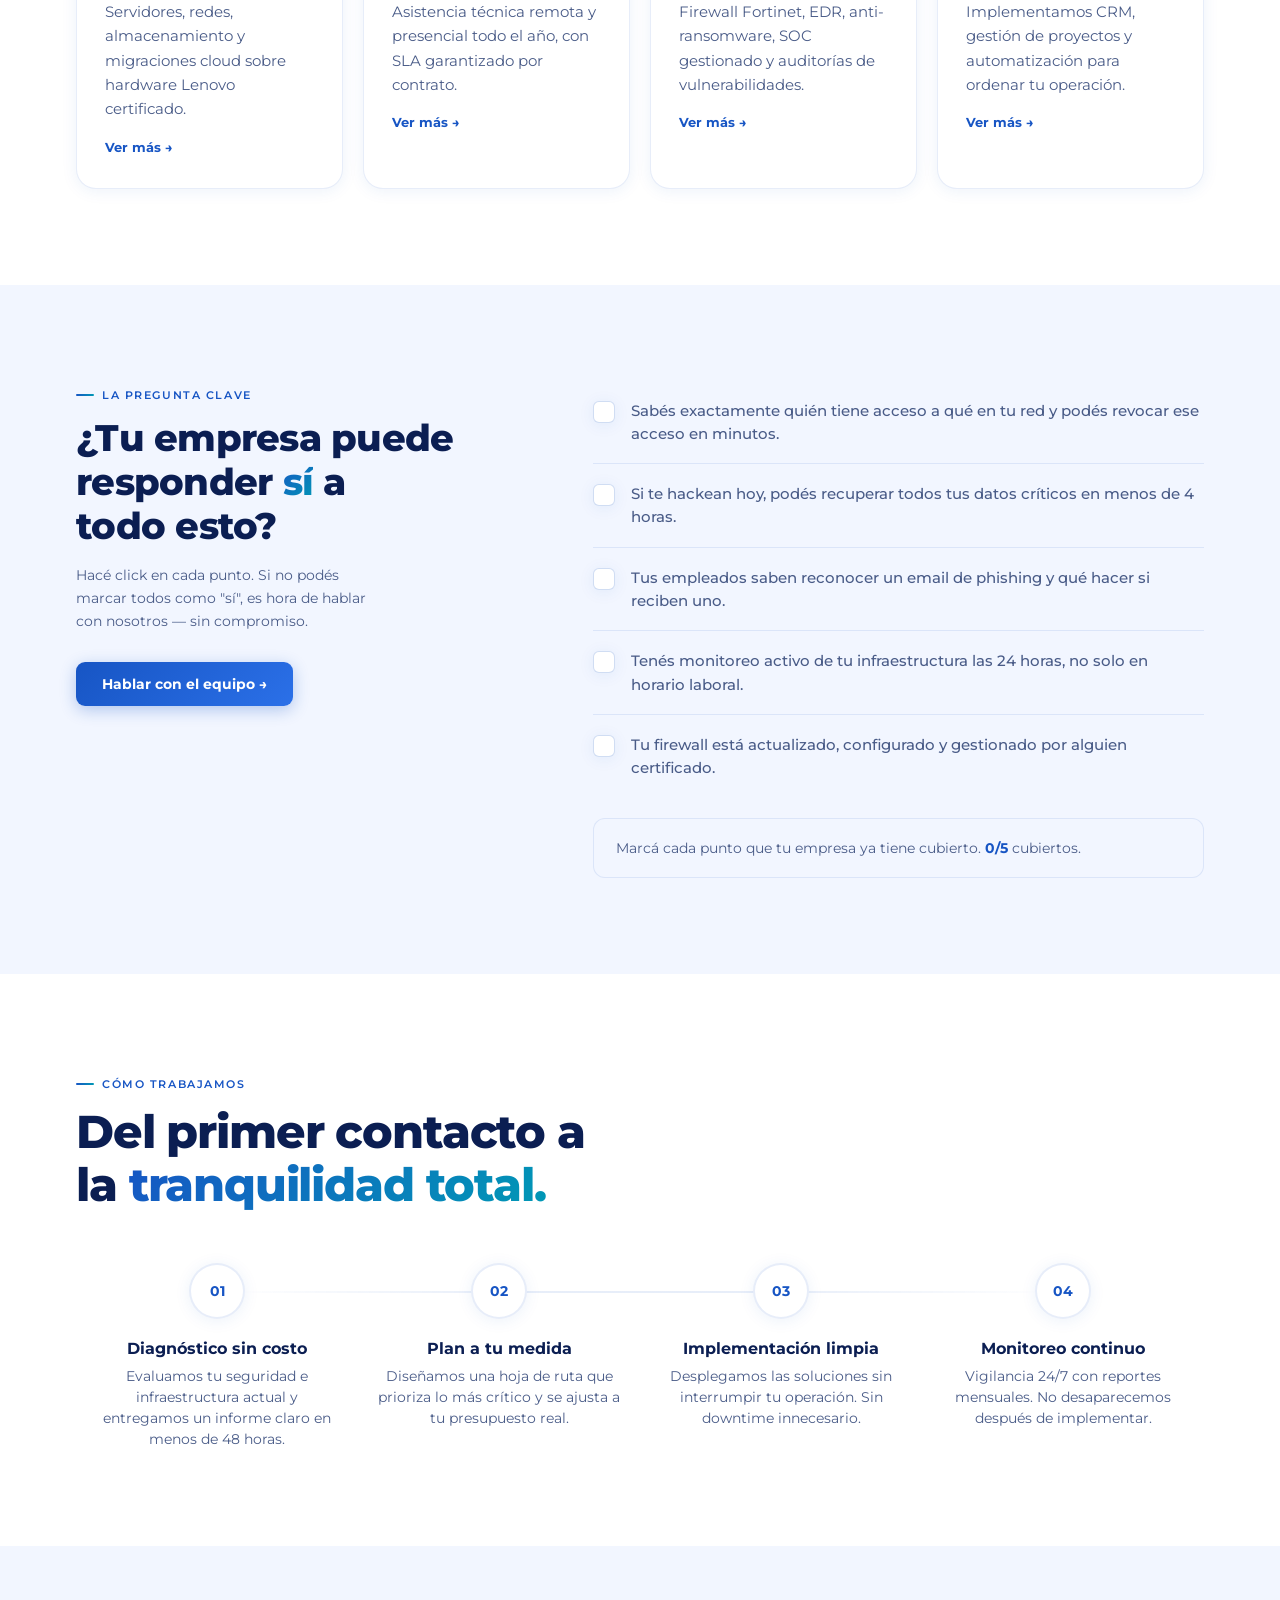
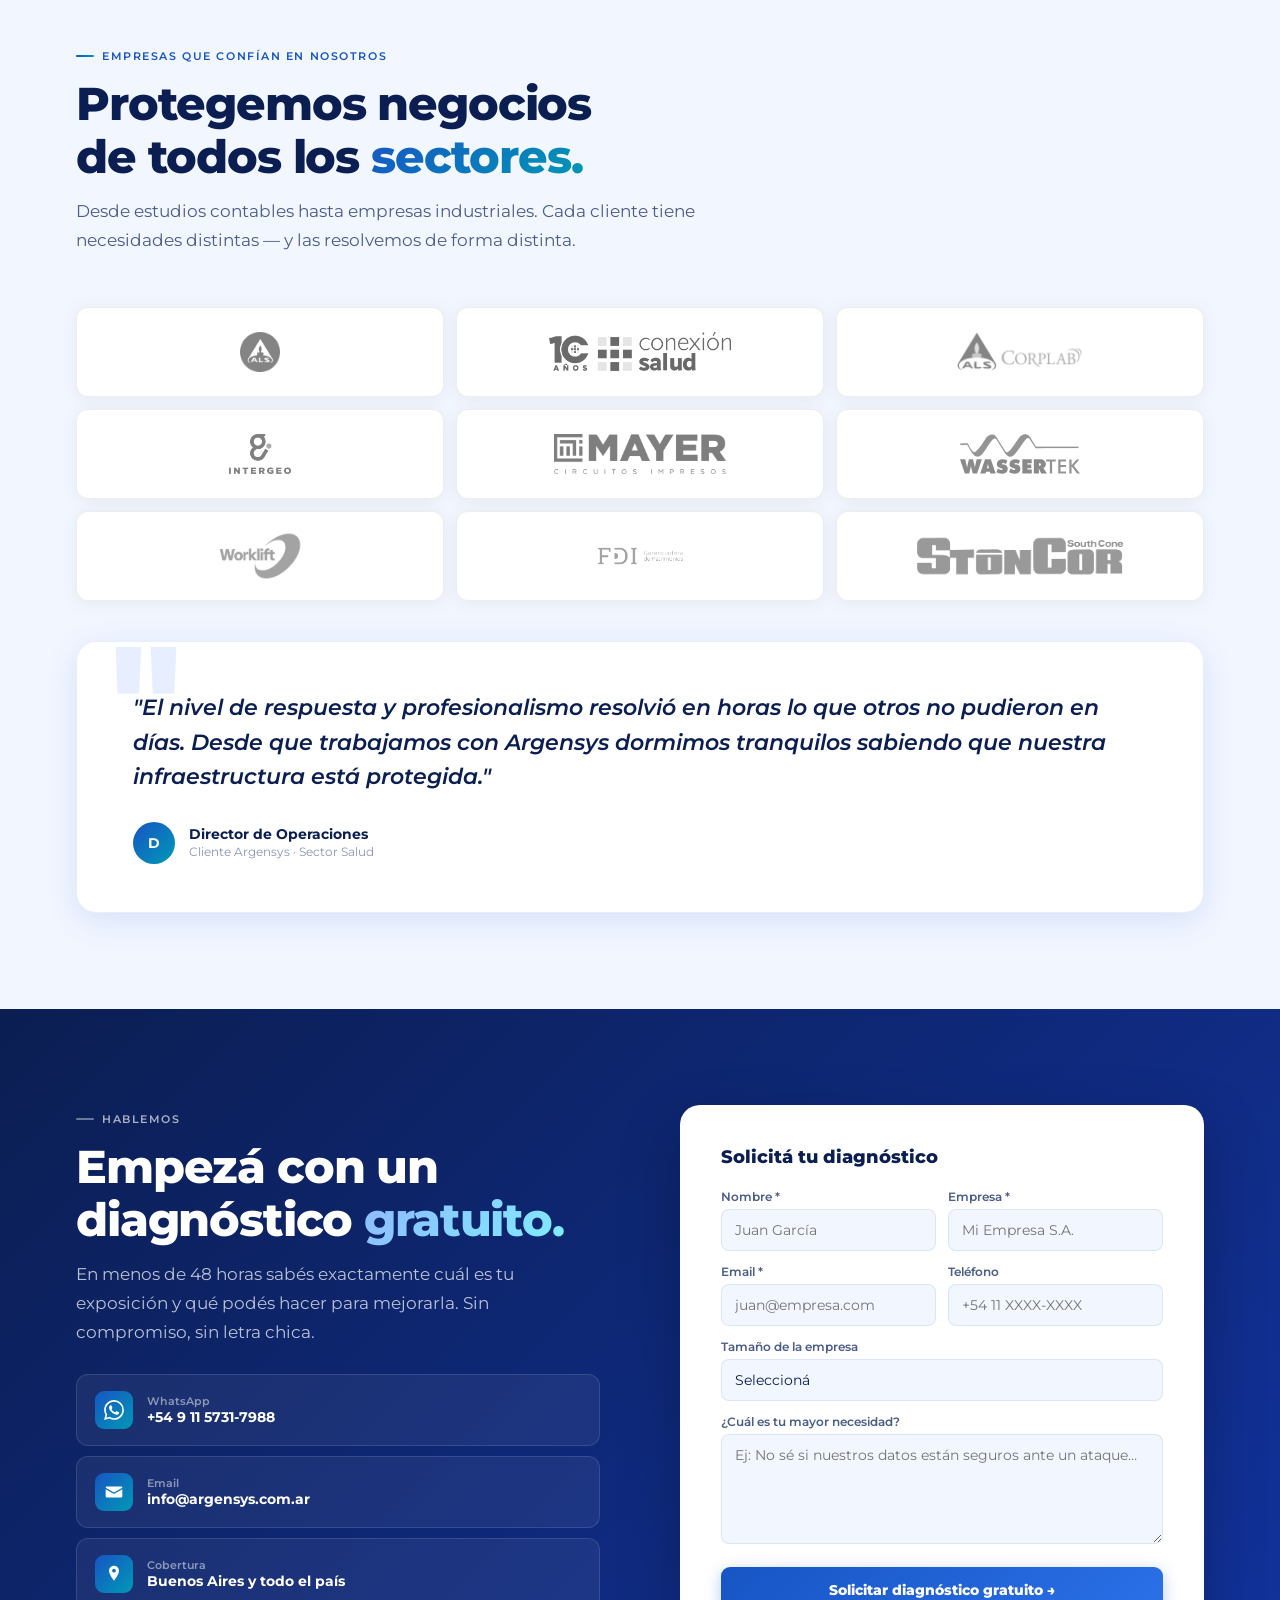
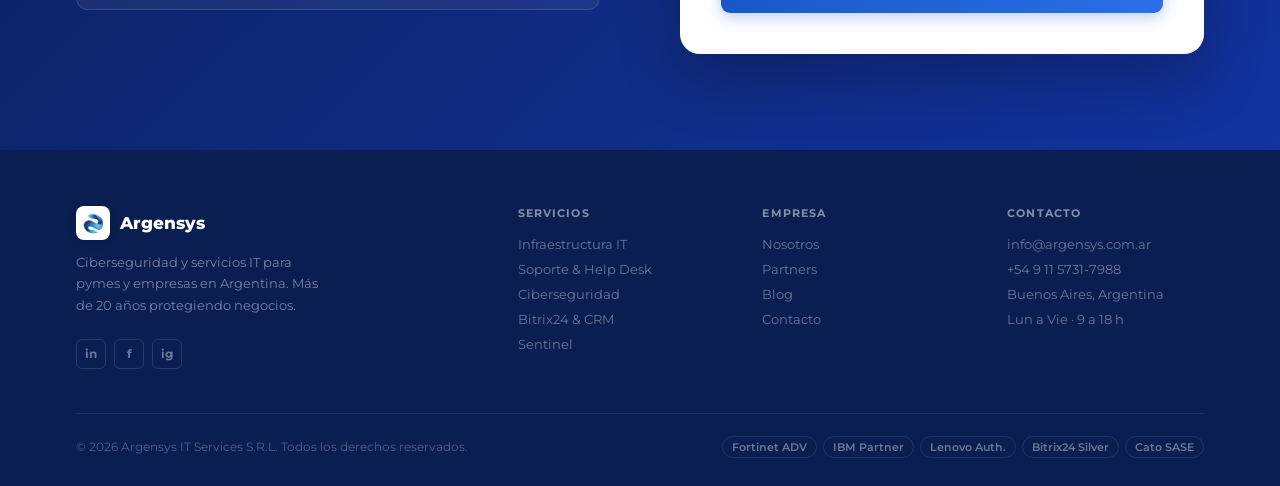
==== commit c24c21d2: "Bigger Worklift/FDI logos + solid contact icons - Enlarge the masked Worklift and FDI client logos (" ====
--- a/index.html
+++ b/index.html
@@ -296,9 +296,9 @@
         <h2 class="dsp inv rv d1">Empezá con un<br>diagnóstico <em>gratuito.</em></h2>
         <p class="body inv rv d2">En menos de 48 horas sabés exactamente cuál es tu exposición y qué podés hacer para mejorarla. Sin compromiso, sin letra chica.</p>
         <div class="ct-list rv d3" style="margin-top:28px">
-          <a href="https://wa.me/5491157317988?text=Hola%2C%20quiero%20info" class="ct inv" target="_blank" rel="noopener noreferrer"><div class="ct-ico" data-icon="chat"></div><div><div class="ct-l">WhatsApp</div><div class="ct-v">+54 9 11 5731-7988</div></div></a>
-          <a href="mailto:info@argensys.com.ar" class="ct inv"><div class="ct-ico" data-icon="mail"></div><div><div class="ct-l">Email</div><div class="ct-v">info@argensys.com.ar</div></div></a>
-          <div class="ct inv"><div class="ct-ico" data-icon="pin"></div><div><div class="ct-l">Cobertura</div><div class="ct-v">Buenos Aires y todo el país</div></div></div>
+          <a href="https://wa.me/5491157317988?text=Hola%2C%20quiero%20info" class="ct inv" target="_blank" rel="noopener noreferrer"><div class="ct-ico" data-icon="wa"></div><div><div class="ct-l">WhatsApp</div><div class="ct-v">+54 9 11 5731-7988</div></div></a>
+          <a href="mailto:info@argensys.com.ar" class="ct inv"><div class="ct-ico" data-icon="mailf"></div><div><div class="ct-l">Email</div><div class="ct-v">info@argensys.com.ar</div></div></a>
+          <div class="ct inv"><div class="ct-ico" data-icon="pinf"></div><div><div class="ct-l">Cobertura</div><div class="ct-v">Buenos Aires y todo el país</div></div></div>
         </div>
       </div>
       <div class="form-card on-dark rv-r d2">
--- a/assets/styles.css
+++ b/assets/styles.css
@@ -418,7 +418,7 @@
 .cl.cl-dark:hover img{filter:brightness(0);opacity:.82}
 /* monochrome logos recolored via mask: grey at rest, brand color (--brand) on hover.
    mask-image is set inline on the element (resolves relative to the page, not this file). */
-.cl-mono{display:block;width:100%;height:38px;background:#9aa3b8;transition:background .25s var(--ease);
+.cl-mono{display:block;width:100%;height:50px;background:#9aa3b8;transition:background .25s var(--ease);
   -webkit-mask-repeat:no-repeat;mask-repeat:no-repeat;
   -webkit-mask-position:center;mask-position:center;
   -webkit-mask-size:contain;mask-size:contain}
@@ -483,7 +483,7 @@
 .ct{display:flex;align-items:center;gap:14px;padding:16px 18px;background:var(--bg2);border:1px solid var(--border);border-radius:var(--r);transition:border-color .2s,transform .2s;color:var(--navy)}
 .ct:hover{border-color:var(--bord2);transform:translateX(4px)}
 .ct-ico{width:38px;height:38px;border-radius:9px;background:linear-gradient(135deg,var(--blue),var(--cyan));display:flex;align-items:center;justify-content:center;font-size:1rem;flex-shrink:0;color:#fff}
-.ct-ico svg{width:19px;height:19px;fill:none;stroke:#fff;stroke-width:1.8;stroke-linecap:round;stroke-linejoin:round}
+.ct-ico svg{width:20px;height:20px;fill:#fff;stroke:none}
 .ct-l{font-size:.7rem;color:var(--t3);font-weight:600}
 .ct-v{font-weight:700;color:var(--navy);font-size:.9rem}
 /* dark variant for CTA sections */
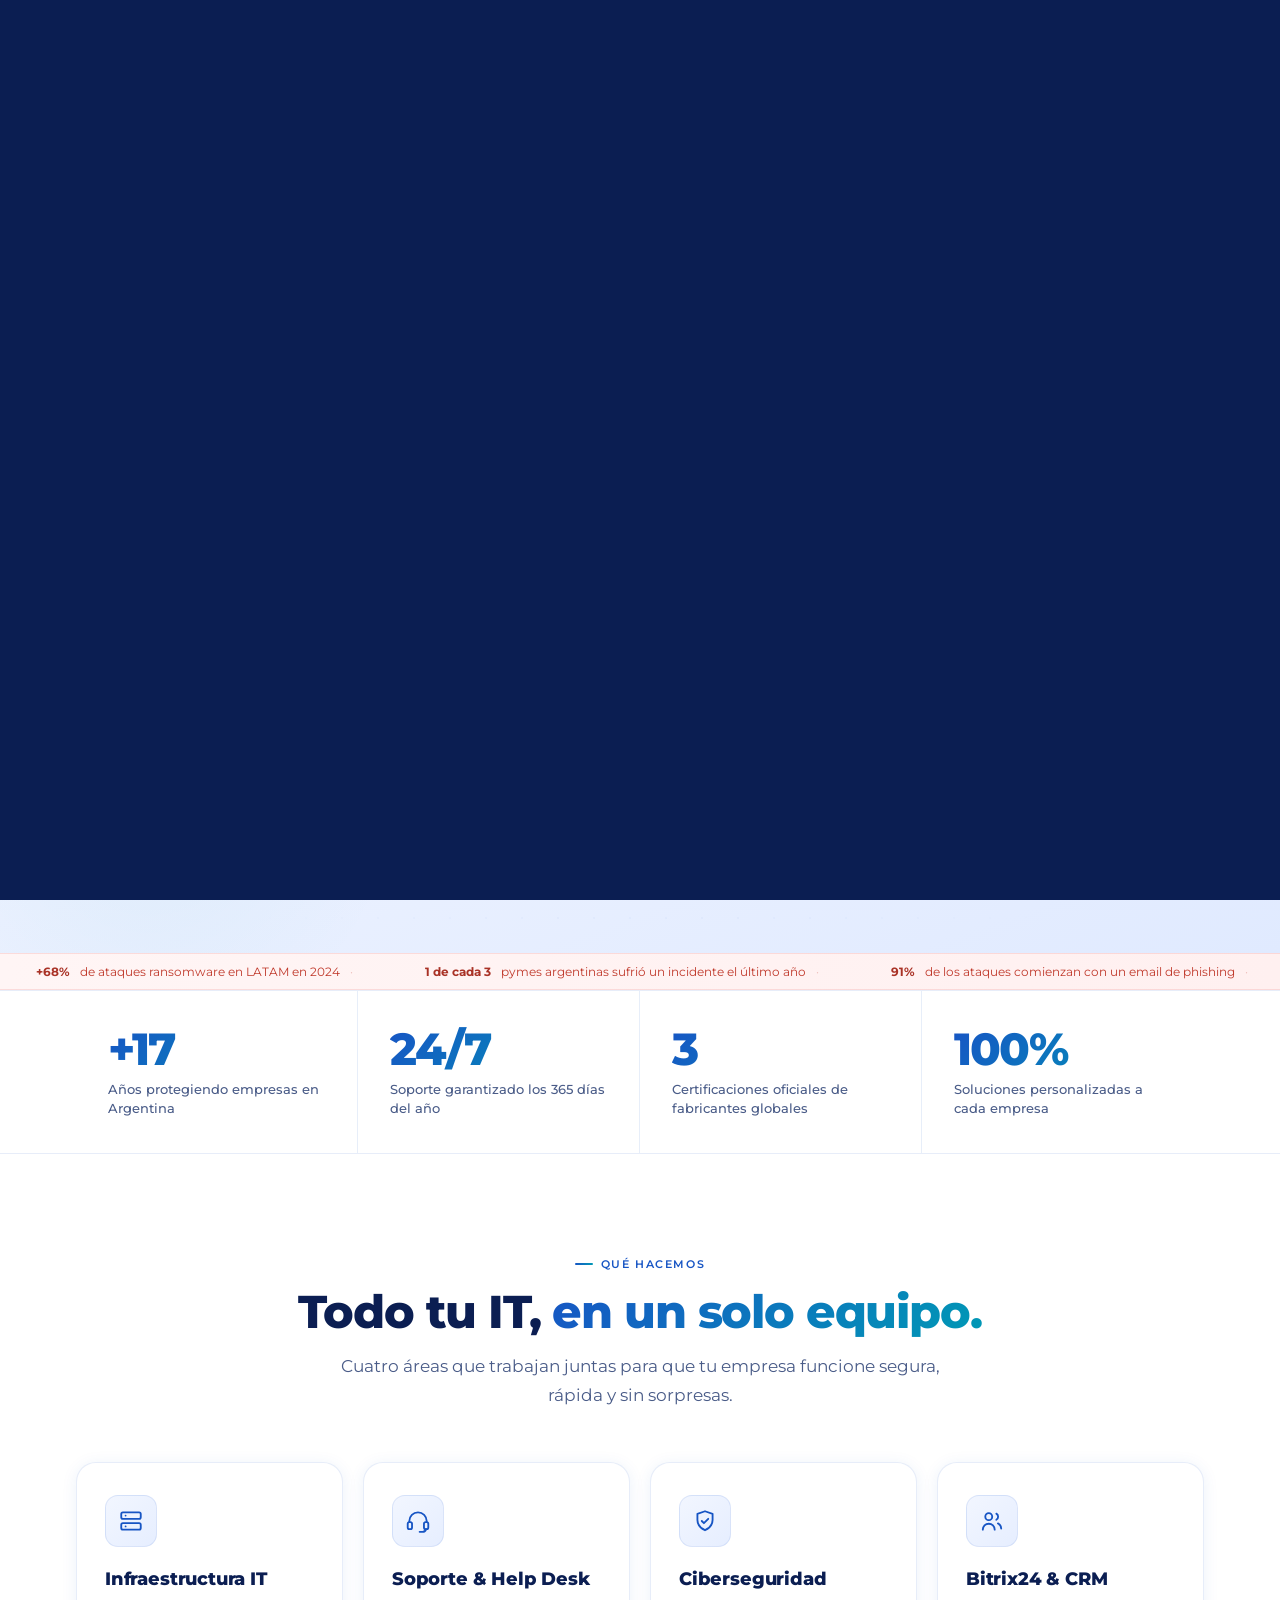
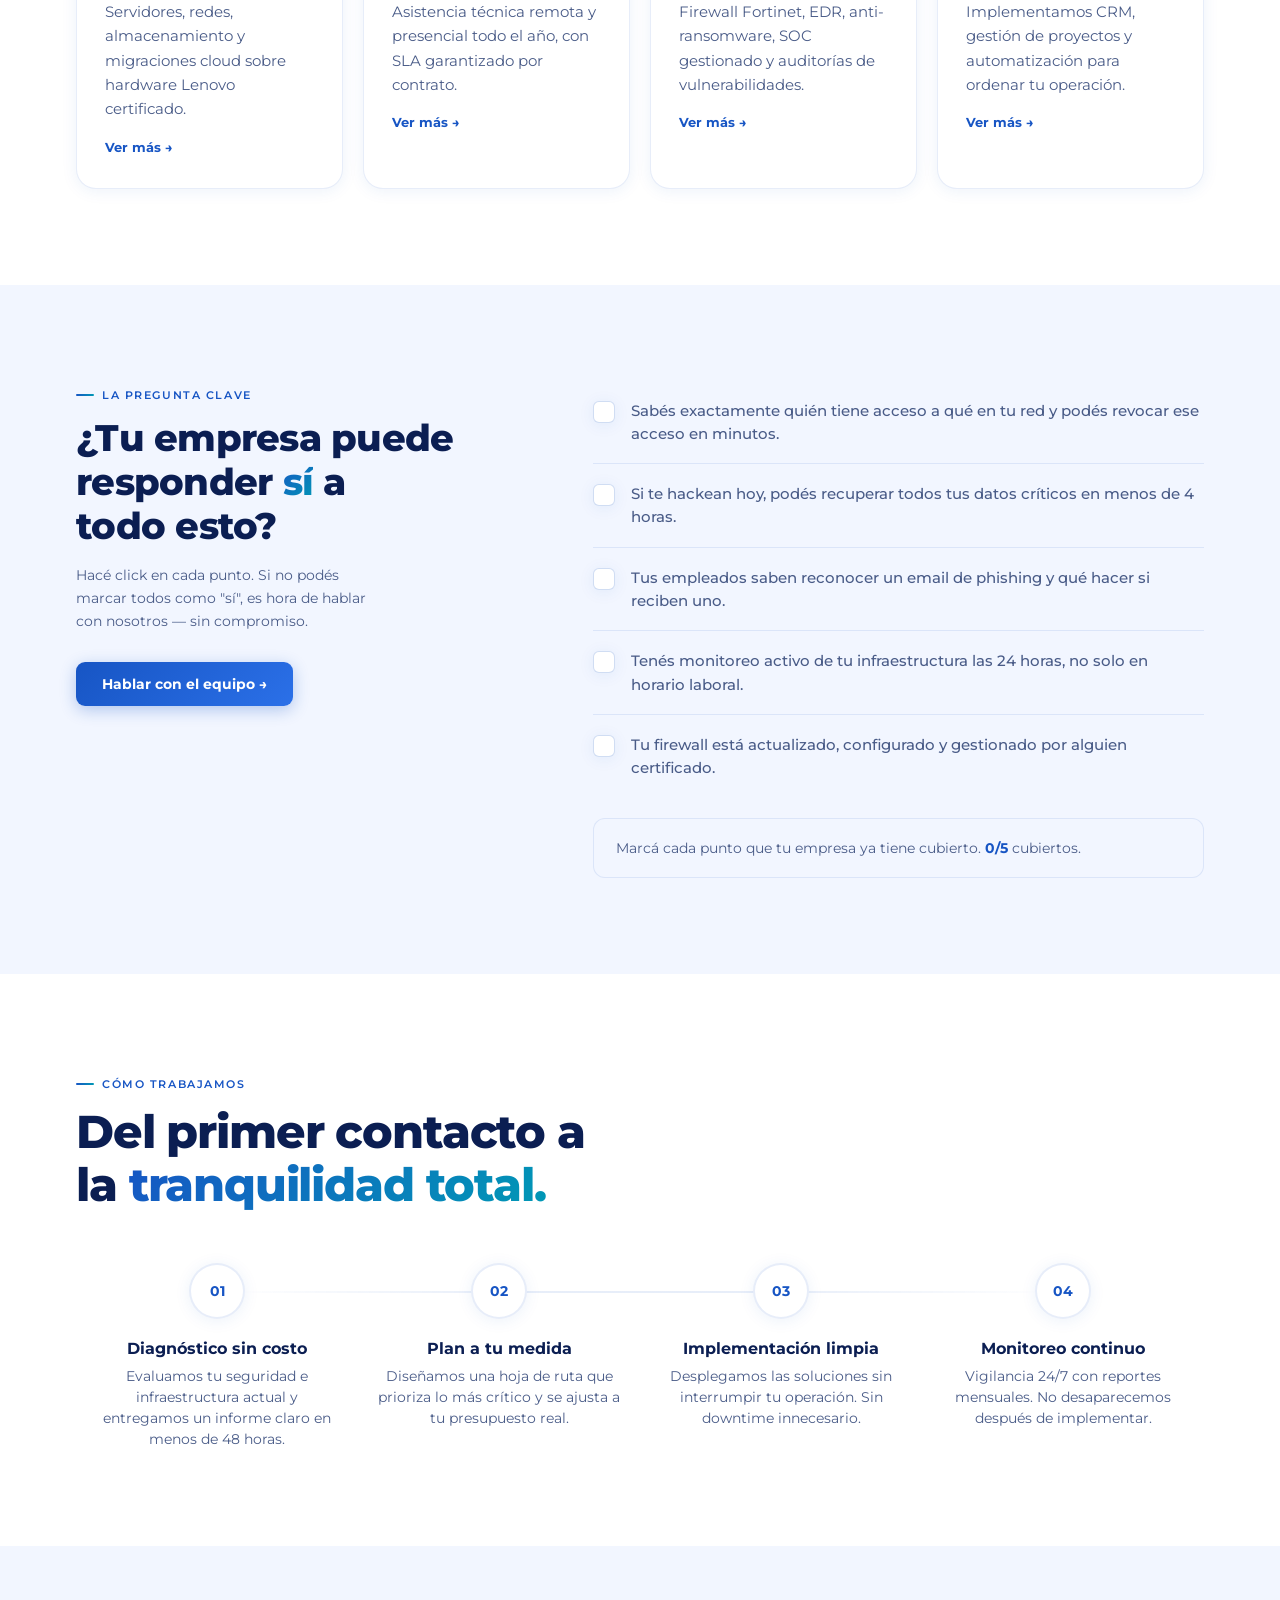
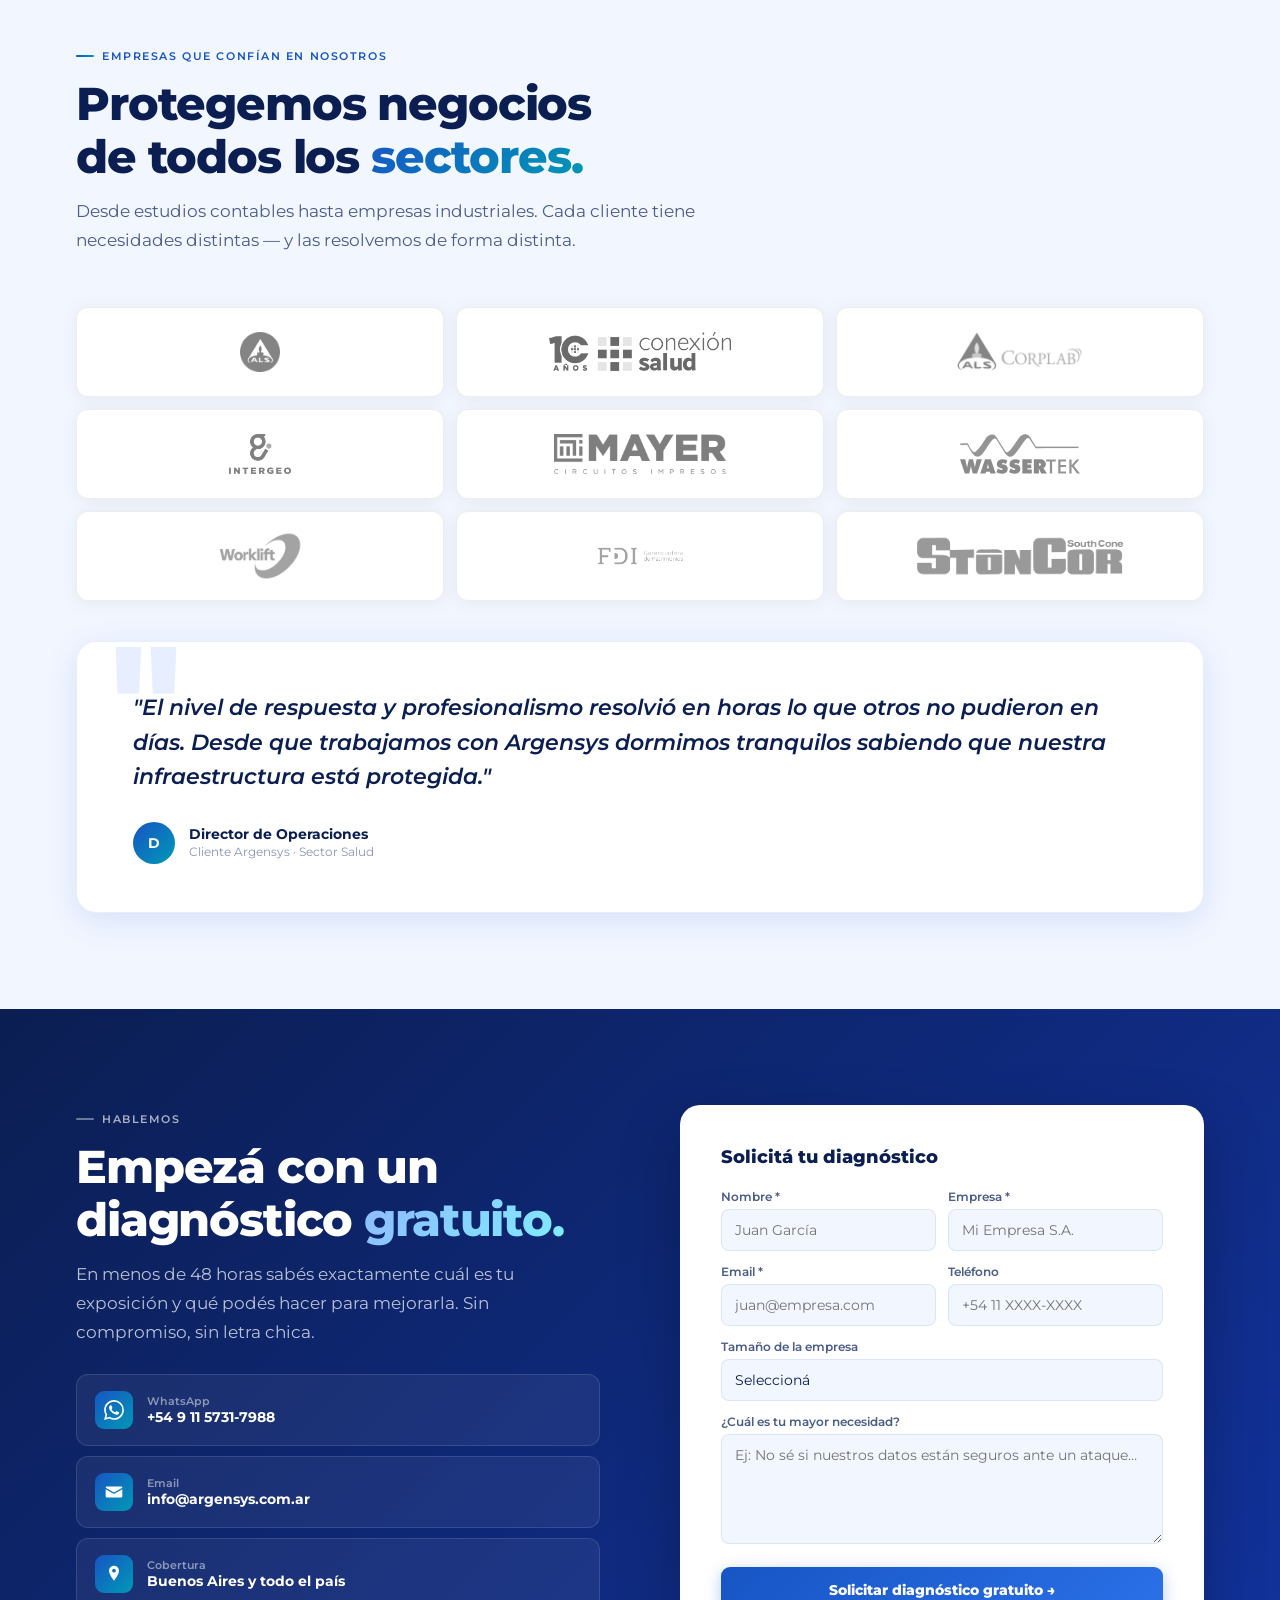
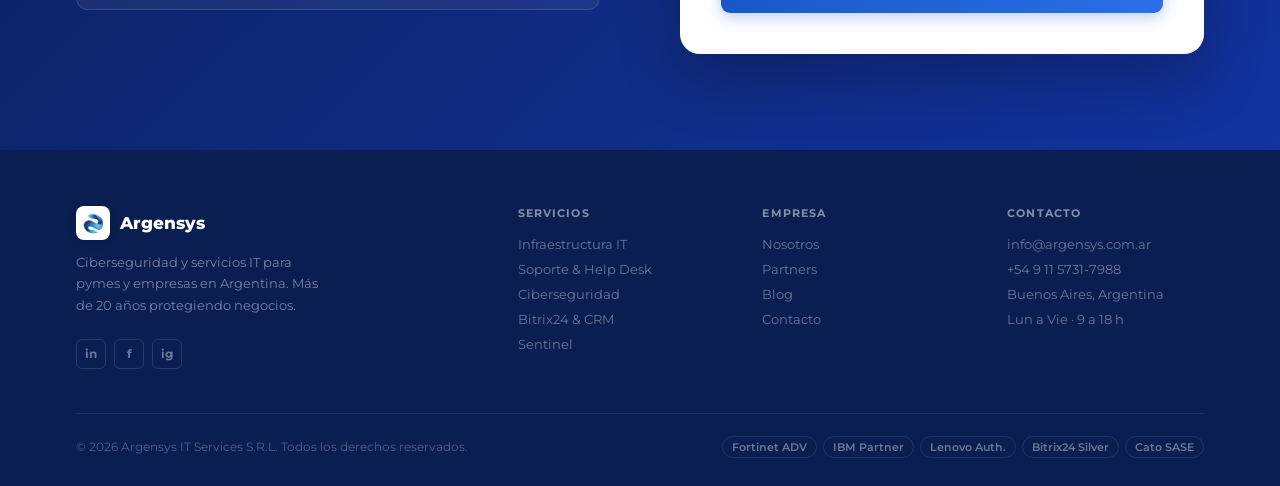
==== commit 59d922f1: "Wire contact forms to Bitrix24 via secure PHP relay Keep the custom form design and submit to a serv" ====
--- a/index.html
+++ b/index.html
@@ -303,7 +303,8 @@
       </div>
       <div class="form-card on-dark rv-r d2">
         <h3 class="form-title">Solicitá tu diagnóstico</h3>
-        <form data-lead>
+        <form data-lead method="post" action="lead.php">
+          <input type="text" name="website" class="hp" tabindex="-1" autocomplete="off" aria-hidden="true"/>
           <div class="fr">
             <div class="fg"><label for="nombre">Nombre *</label><input type="text" id="nombre" name="nombre" placeholder="Juan García" required autocomplete="given-name"/></div>
             <div class="fg"><label for="empresa">Empresa *</label><input type="text" id="empresa" name="empresa" placeholder="Mi Empresa S.A." required autocomplete="organization"/></div>
--- a/assets/styles.css
+++ b/assets/styles.css
@@ -470,6 +470,7 @@
 .fg select{cursor:pointer}
 .fg textarea{resize:vertical;min-height:110px}
 .fr{display:grid;grid-template-columns:1fr 1fr;gap:12px}
+.hp{position:absolute!important;left:-9999px;width:1px;height:1px;overflow:hidden;opacity:0;pointer-events:none}
 .fsub{
   width:100%;background:linear-gradient(135deg,var(--blue),var(--blue2));color:#fff;border:none;
   padding:14px;border-radius:9px;font-weight:800;font-size:.9rem;cursor:pointer;
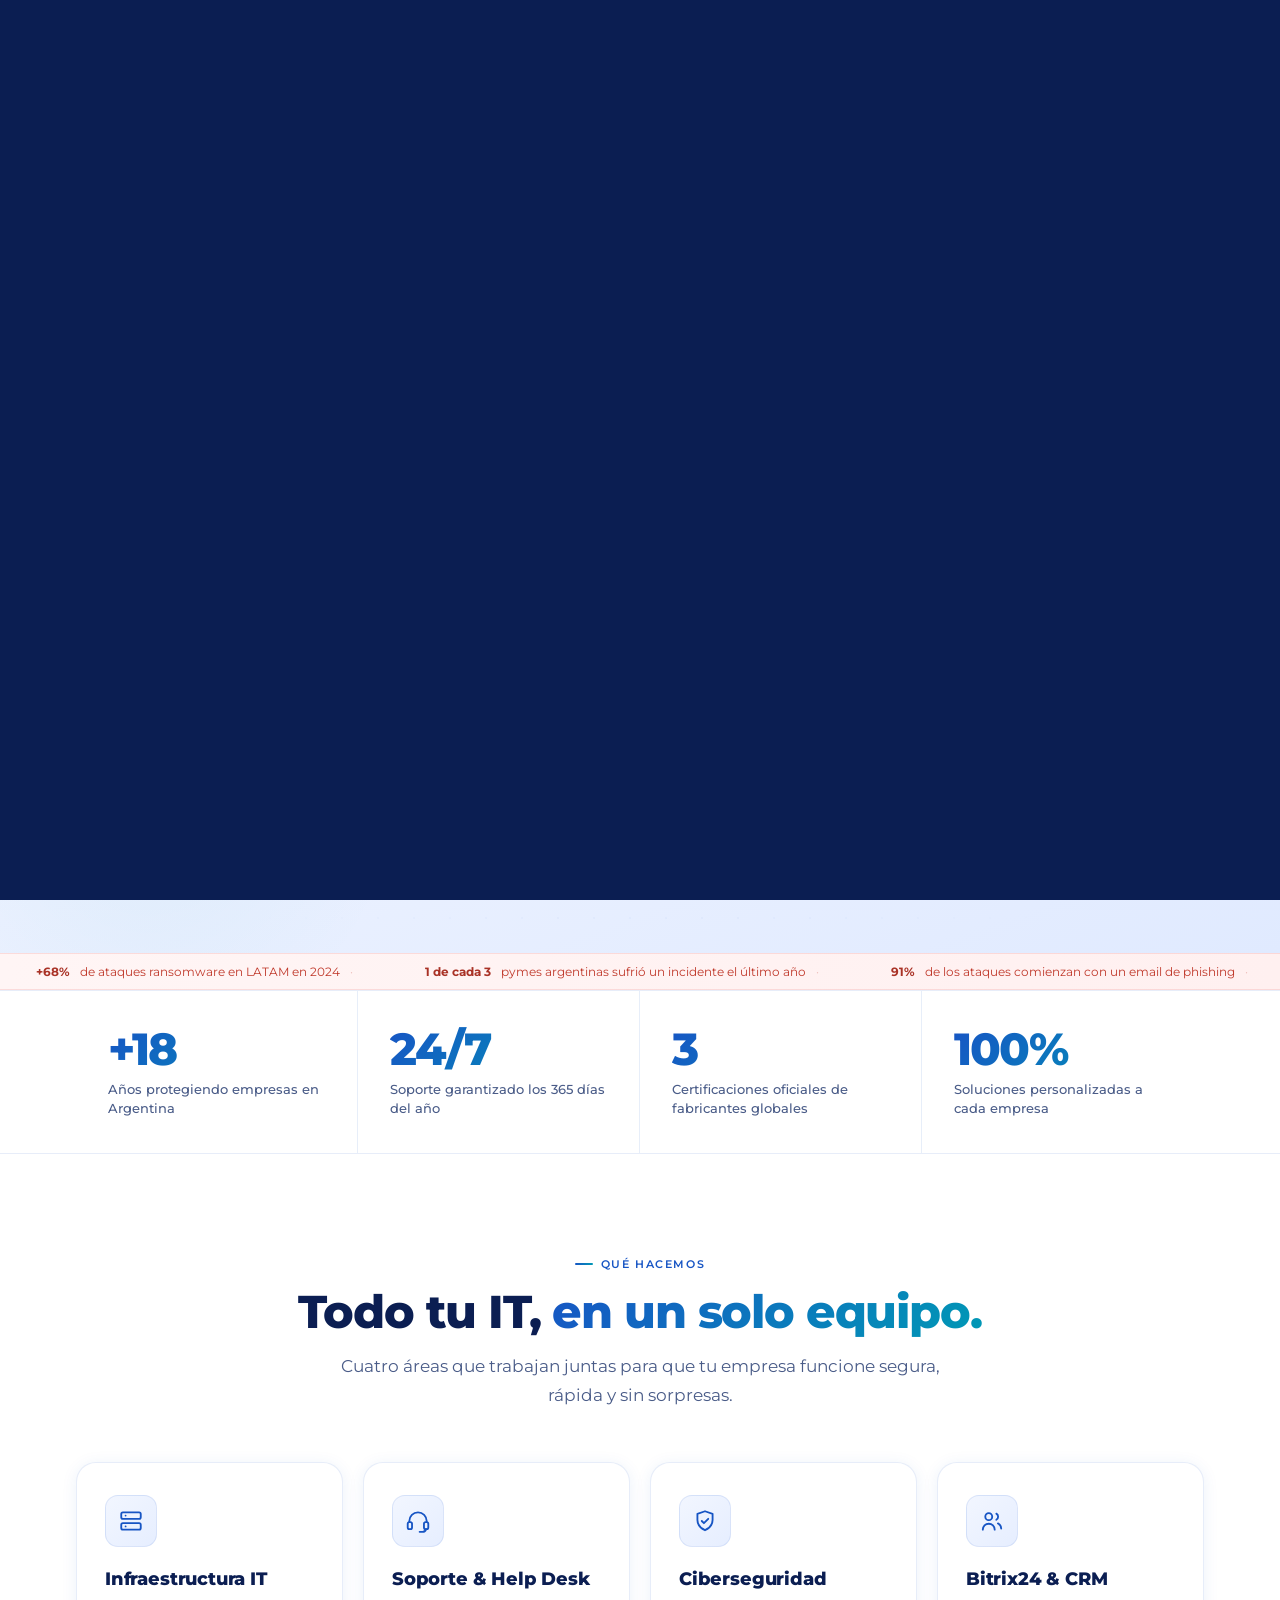
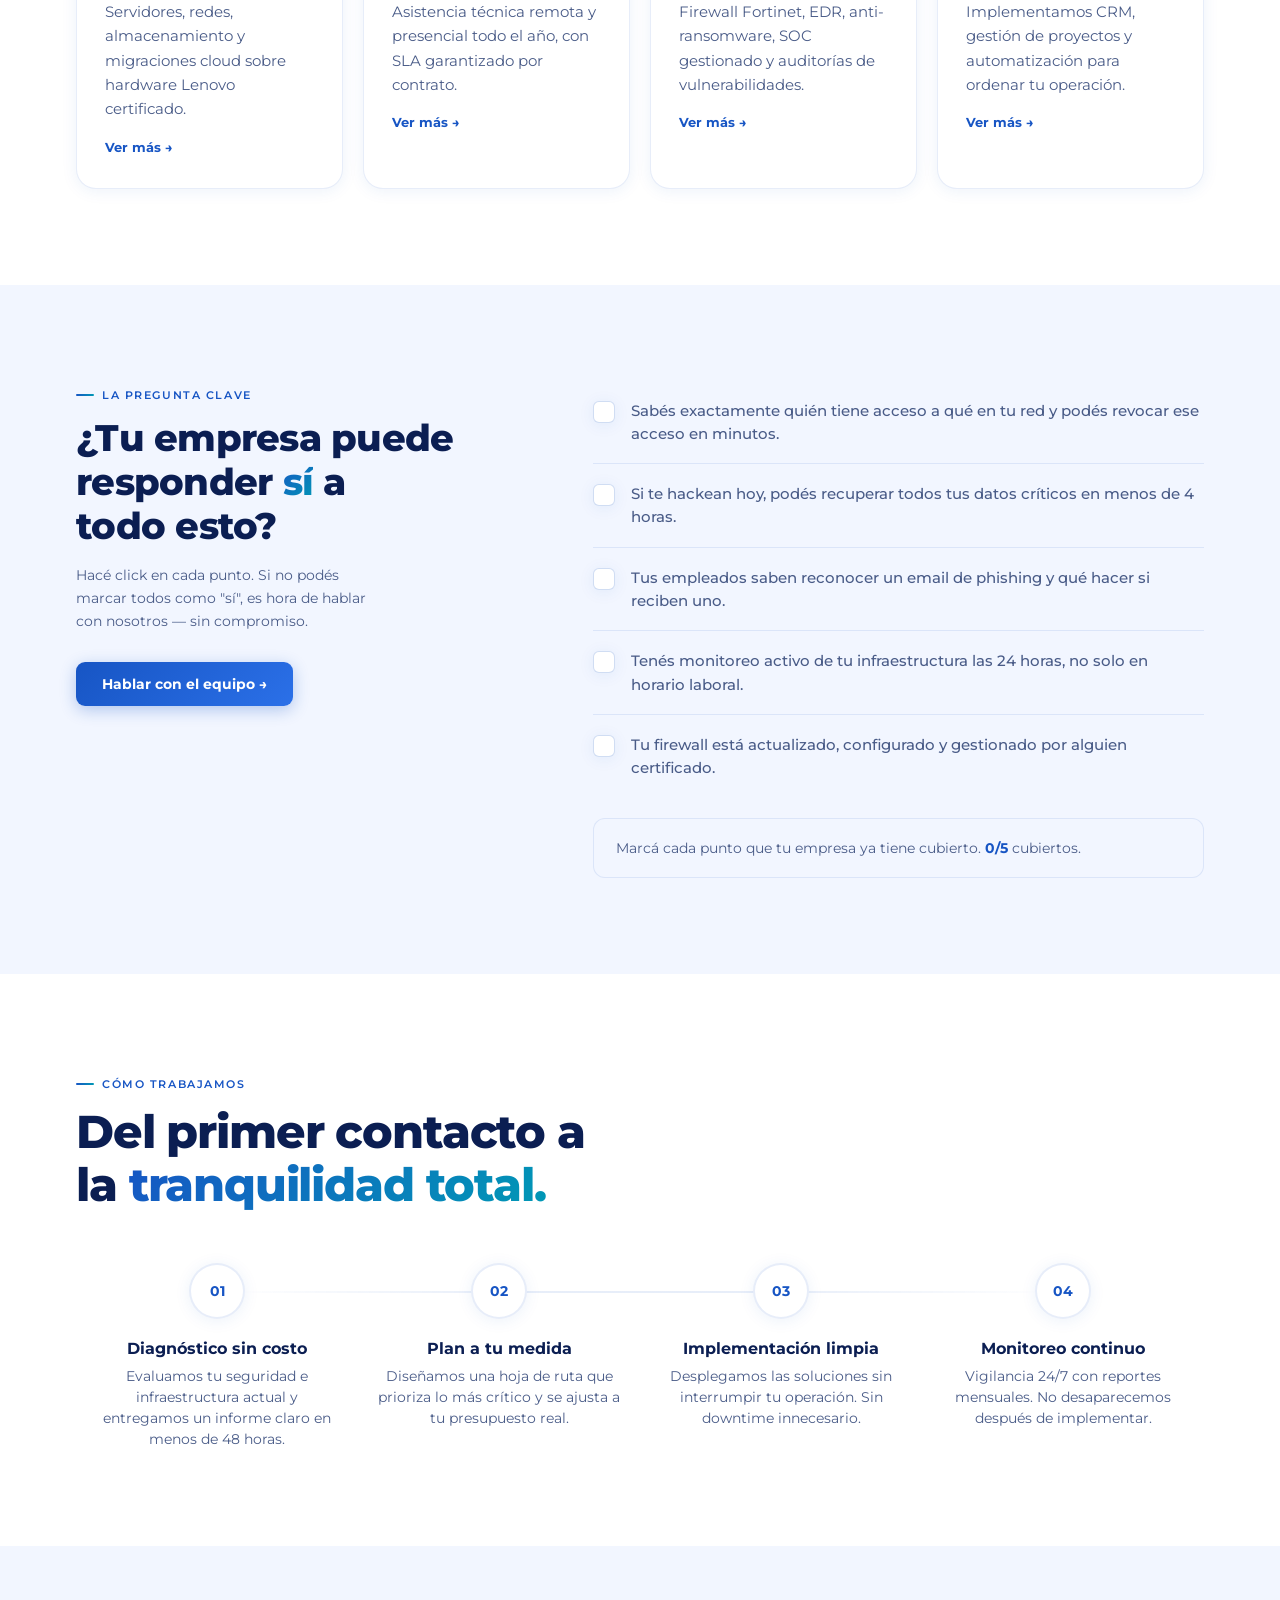
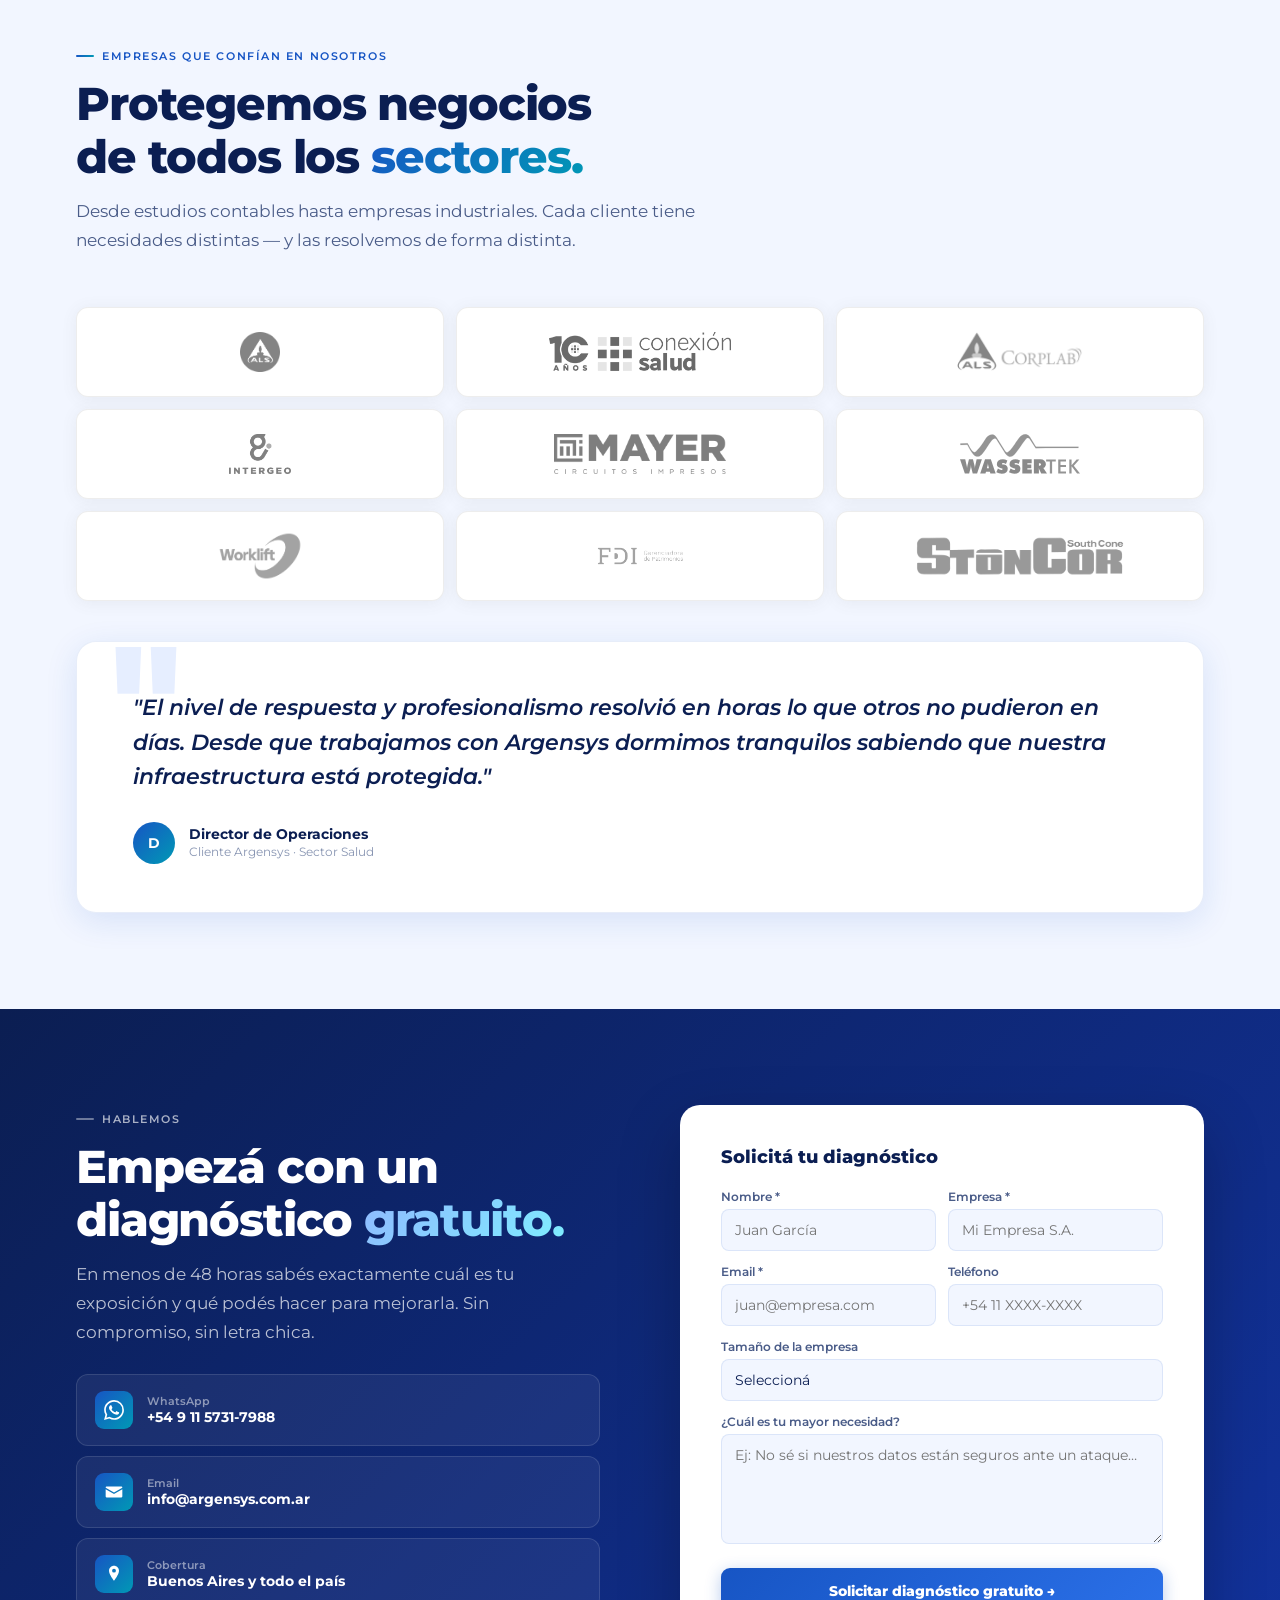
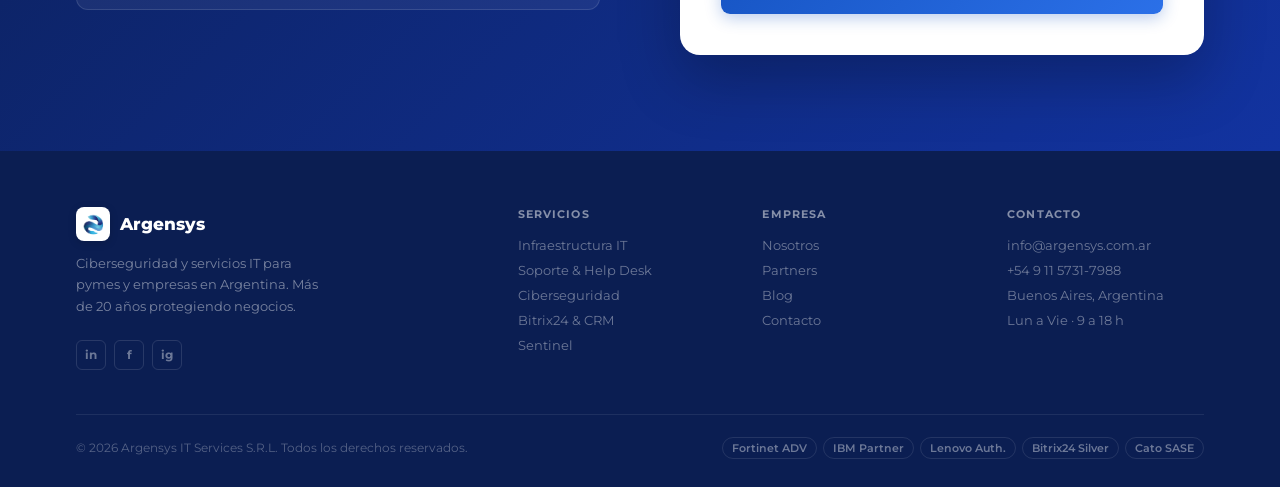
==== commit 81a64523: "Anti-bot: Cloudflare Turnstile + hardening del formulario - Widget Turnstile en ambos formularios (h" ====
--- a/index.html
+++ b/index.html
@@ -315,6 +315,7 @@
           </div>
           <div class="fg"><label for="size">Tamaño de la empresa</label><select id="size" name="size"><option value="">Seleccioná</option><option>1–10 empleados</option><option>11–50 empleados</option><option>51–200 empleados</option><option>Más de 200 empleados</option></select></div>
           <div class="fg"><label for="msg">¿Cuál es tu mayor necesidad?</label><textarea id="msg" name="msg" placeholder="Ej: No sé si nuestros datos están seguros ante un ataque…"></textarea></div>
+          <div class="cf-turnstile" data-sitekey="TURNSTILE_SITE_KEY"></div>
           <button type="submit" class="fsub">Solicitar diagnóstico gratuito →</button>
         </form>
       </div>
--- a/assets/styles.css
+++ b/assets/styles.css
@@ -471,6 +471,7 @@
 .fg textarea{resize:vertical;min-height:110px}
 .fr{display:grid;grid-template-columns:1fr 1fr;gap:12px}
 .hp{position:absolute!important;left:-9999px;width:1px;height:1px;overflow:hidden;opacity:0;pointer-events:none}
+.cf-turnstile{margin:2px 0 14px}
 .fsub{
   width:100%;background:linear-gradient(135deg,var(--blue),var(--blue2));color:#fff;border:none;
   padding:14px;border-radius:9px;font-weight:800;font-size:.9rem;cursor:pointer;
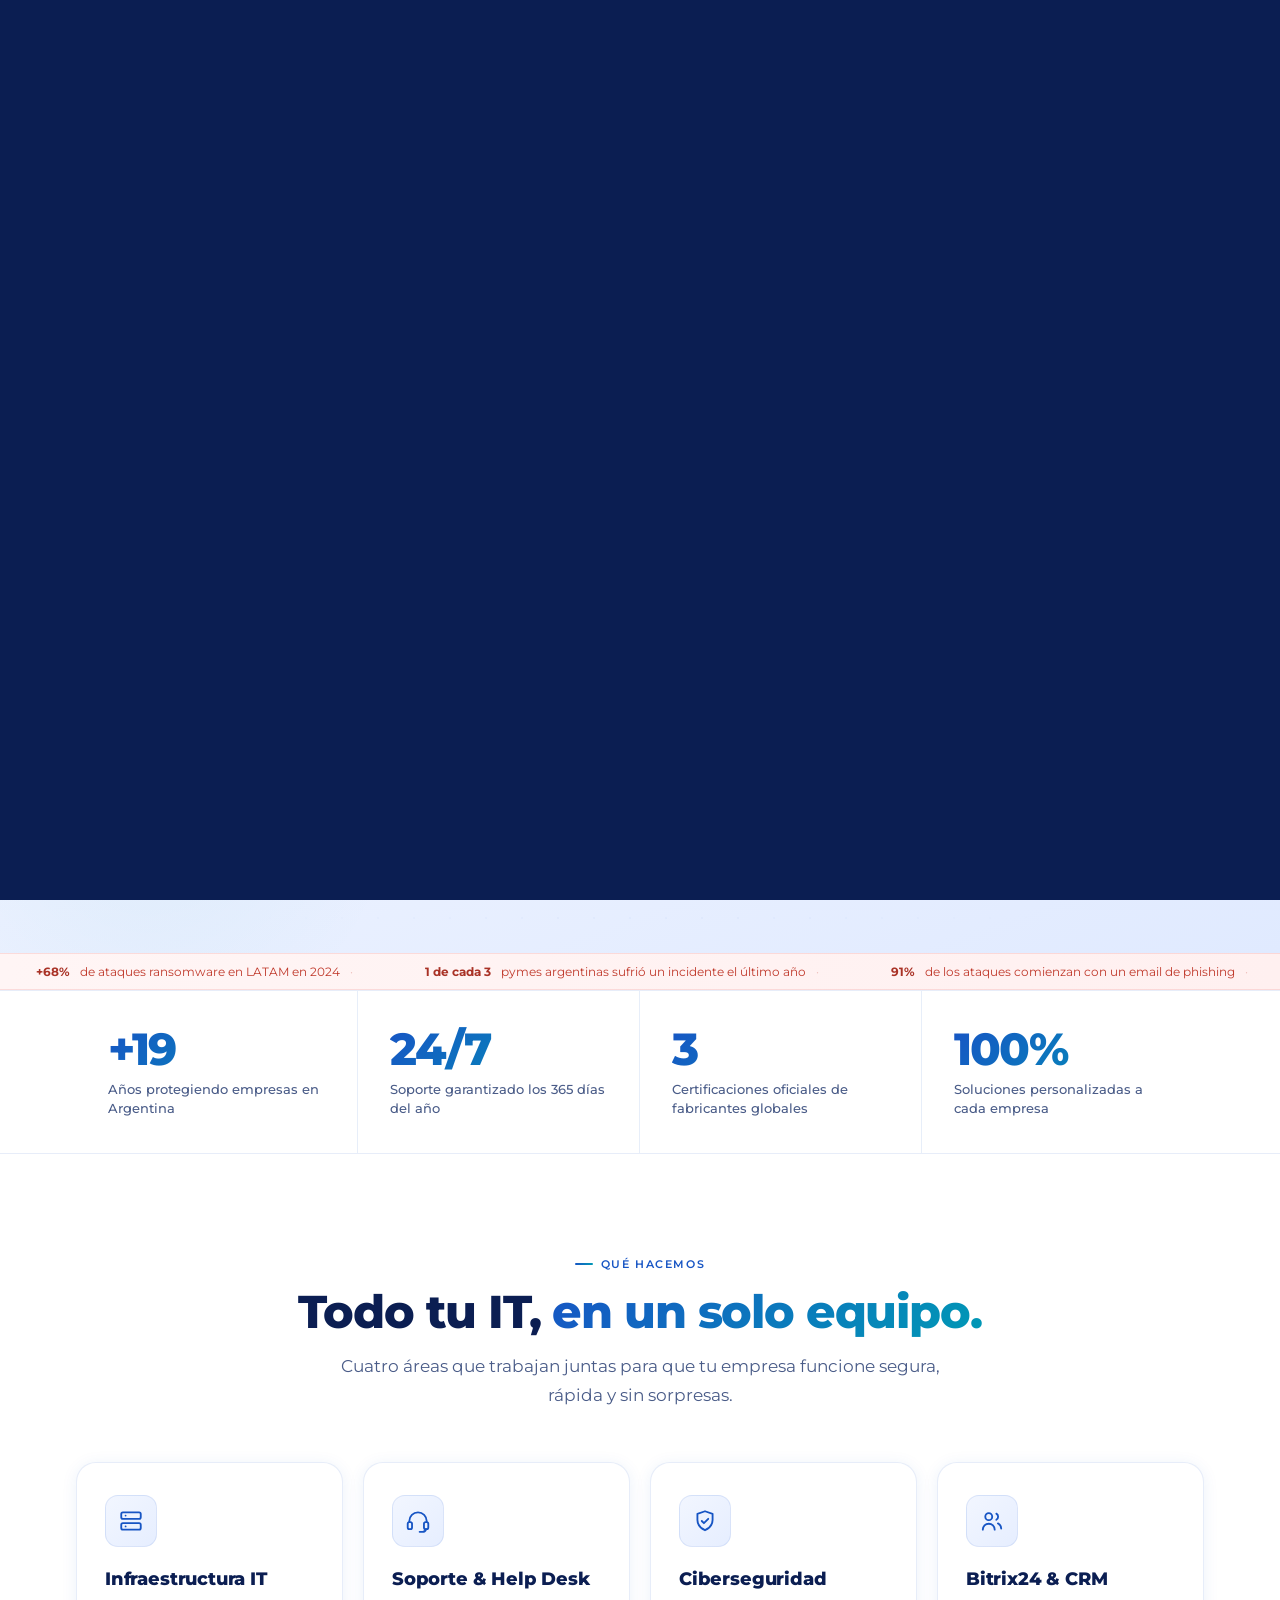
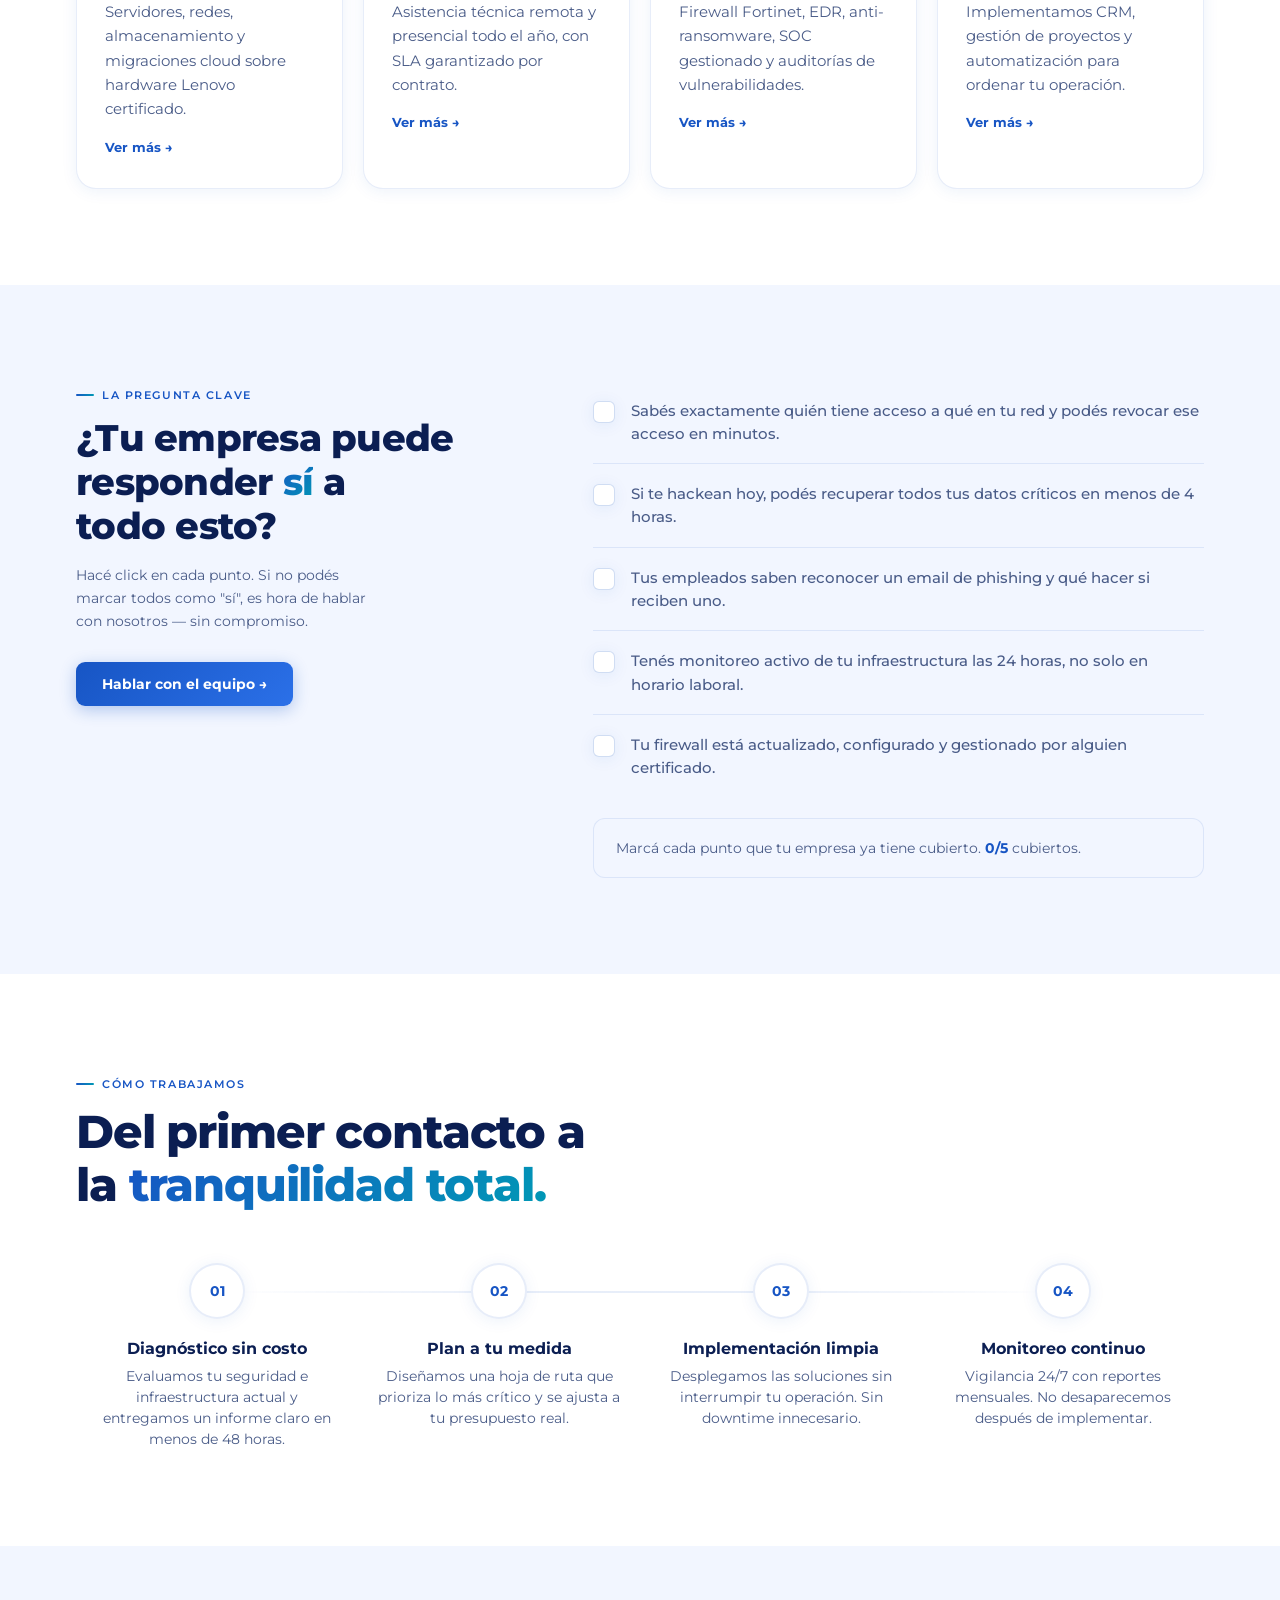
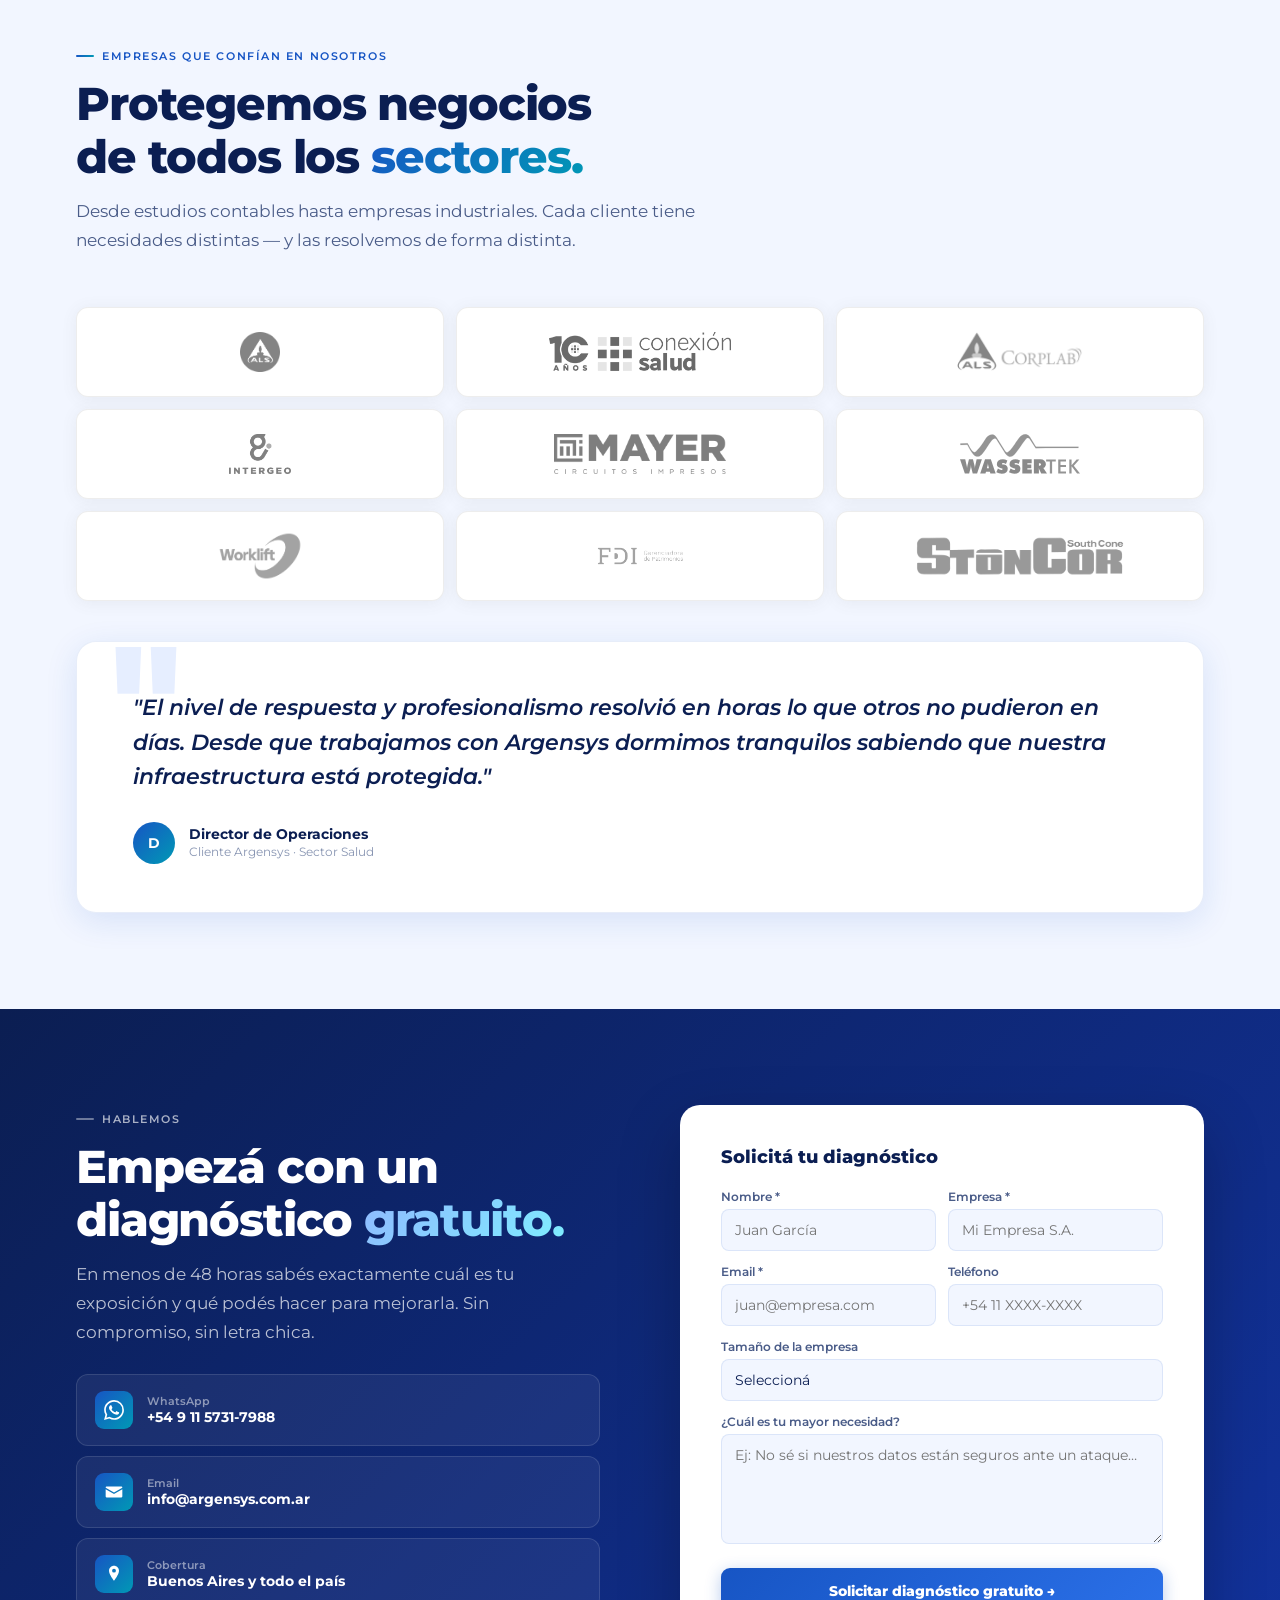
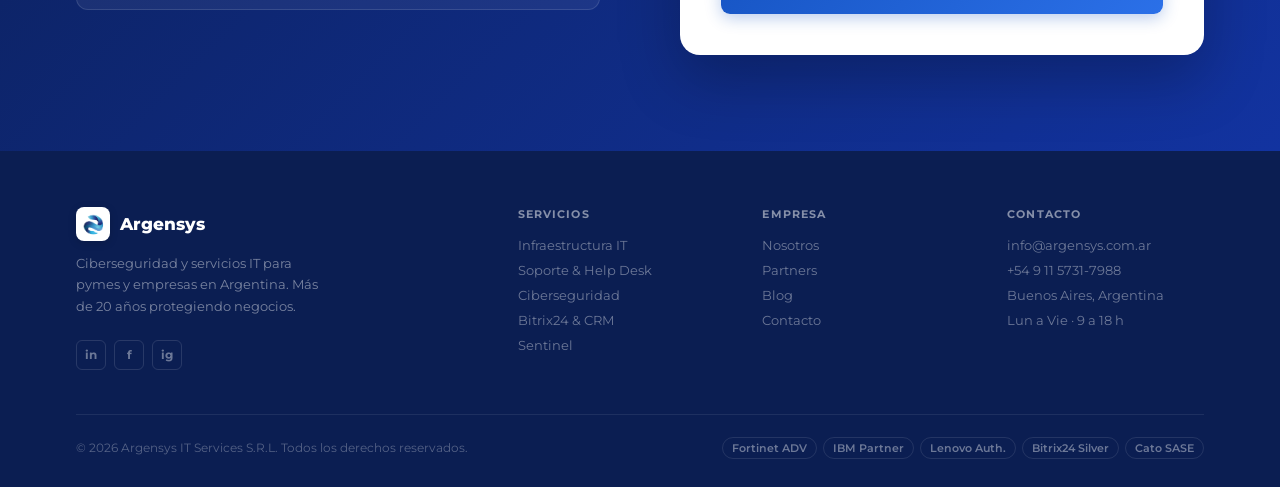
==== commit 70335d2a: "Turnstile: set Site Key en los formularios Co-Authored-By: Claude Opus 4.8 (1M context) <noreply@ant" ====
--- a/index.html
+++ b/index.html
@@ -315,7 +315,7 @@
           </div>
           <div class="fg"><label for="size">Tamaño de la empresa</label><select id="size" name="size"><option value="">Seleccioná</option><option>1–10 empleados</option><option>11–50 empleados</option><option>51–200 empleados</option><option>Más de 200 empleados</option></select></div>
           <div class="fg"><label for="msg">¿Cuál es tu mayor necesidad?</label><textarea id="msg" name="msg" placeholder="Ej: No sé si nuestros datos están seguros ante un ataque…"></textarea></div>
-          <div class="cf-turnstile" data-sitekey="TURNSTILE_SITE_KEY"></div>
+          <div class="cf-turnstile" data-sitekey="0x4AAAAAAEAHVURt-vNGA95I"></div>
           <button type="submit" class="fsub">Solicitar diagnóstico gratuito →</button>
         </form>
       </div>
